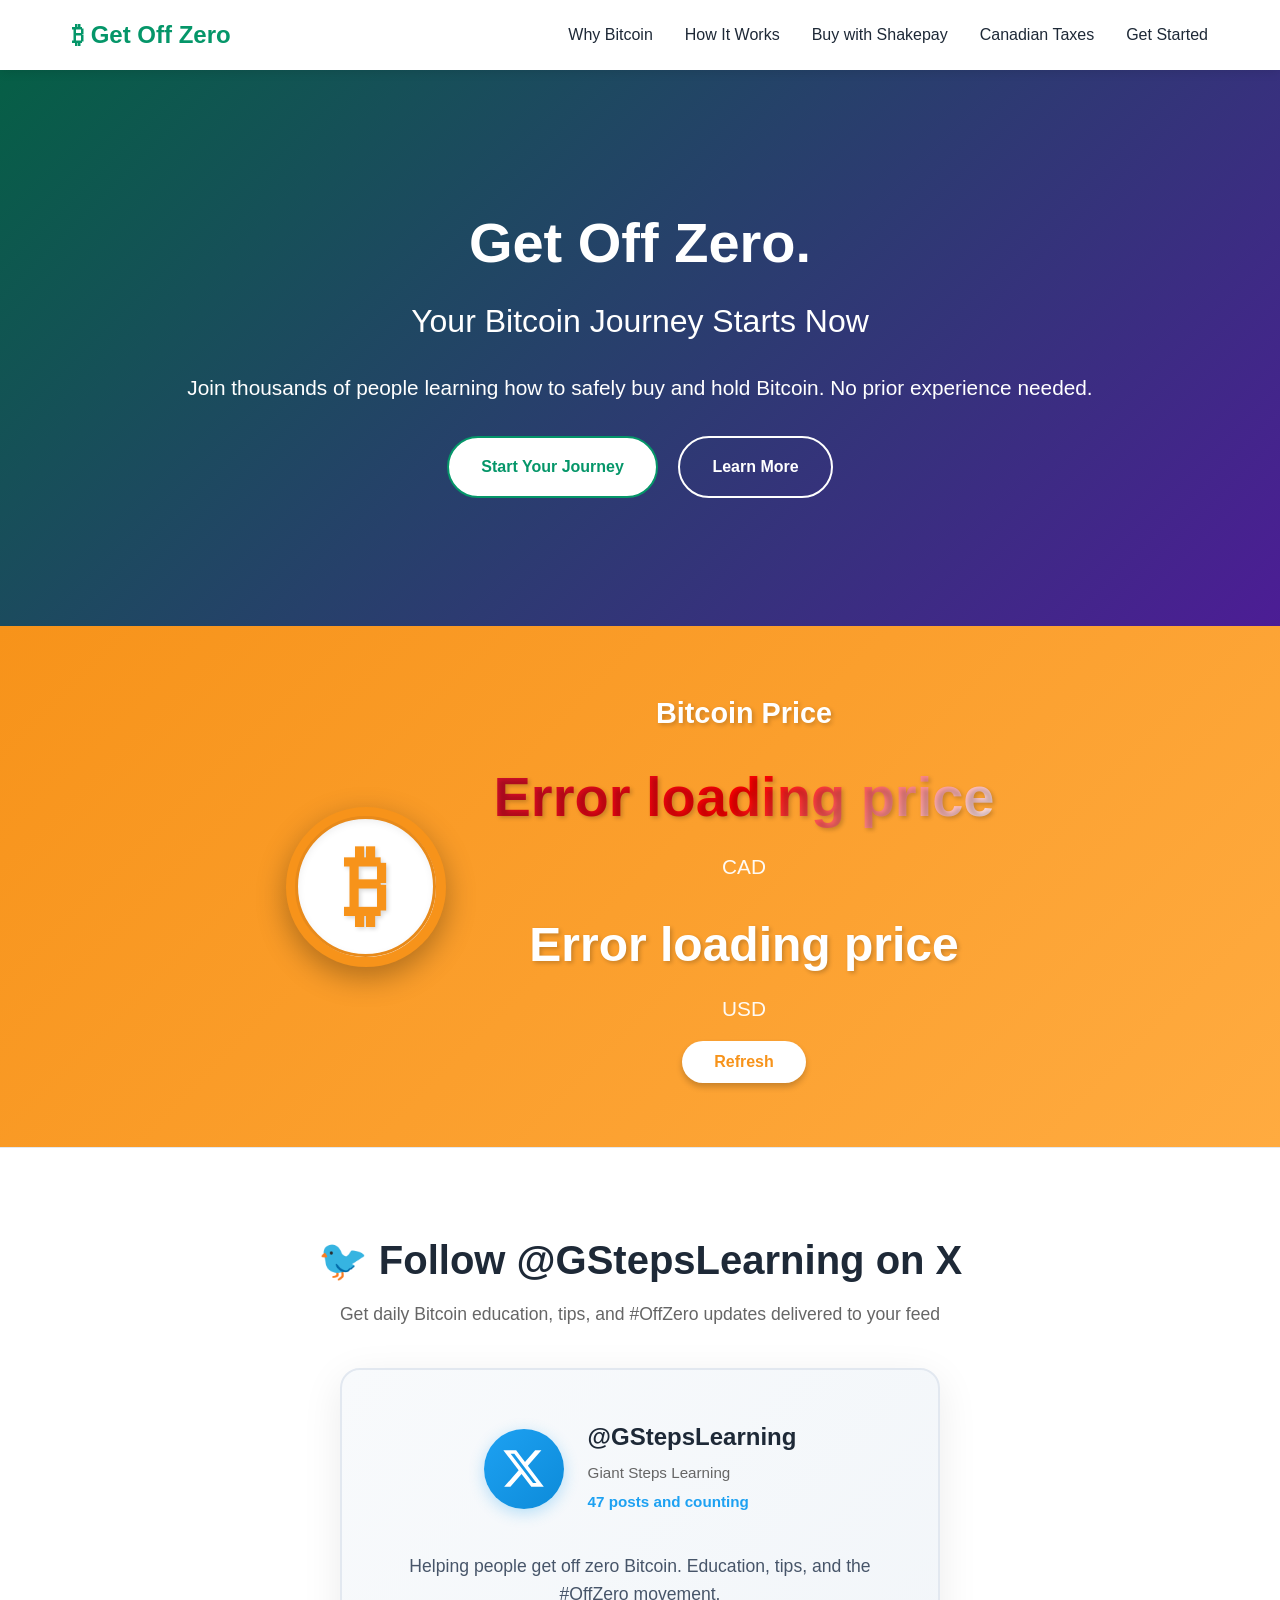
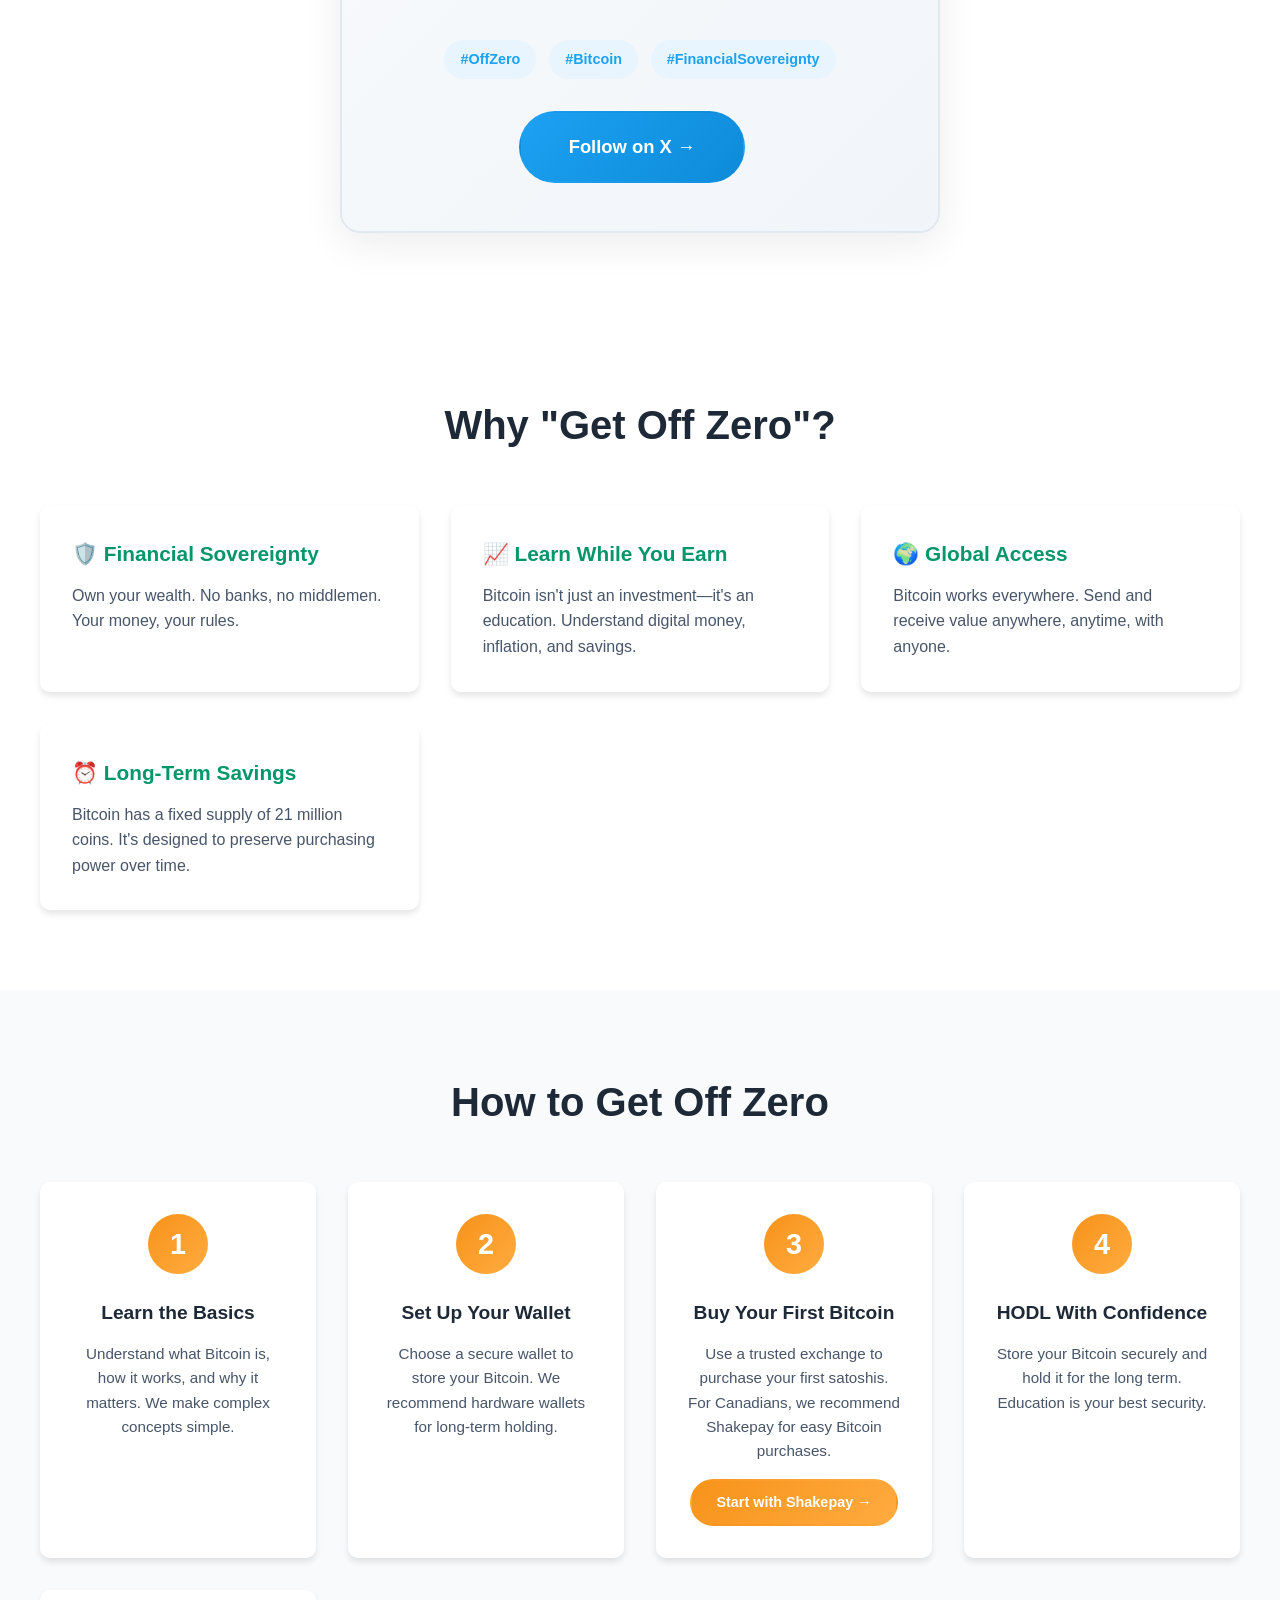
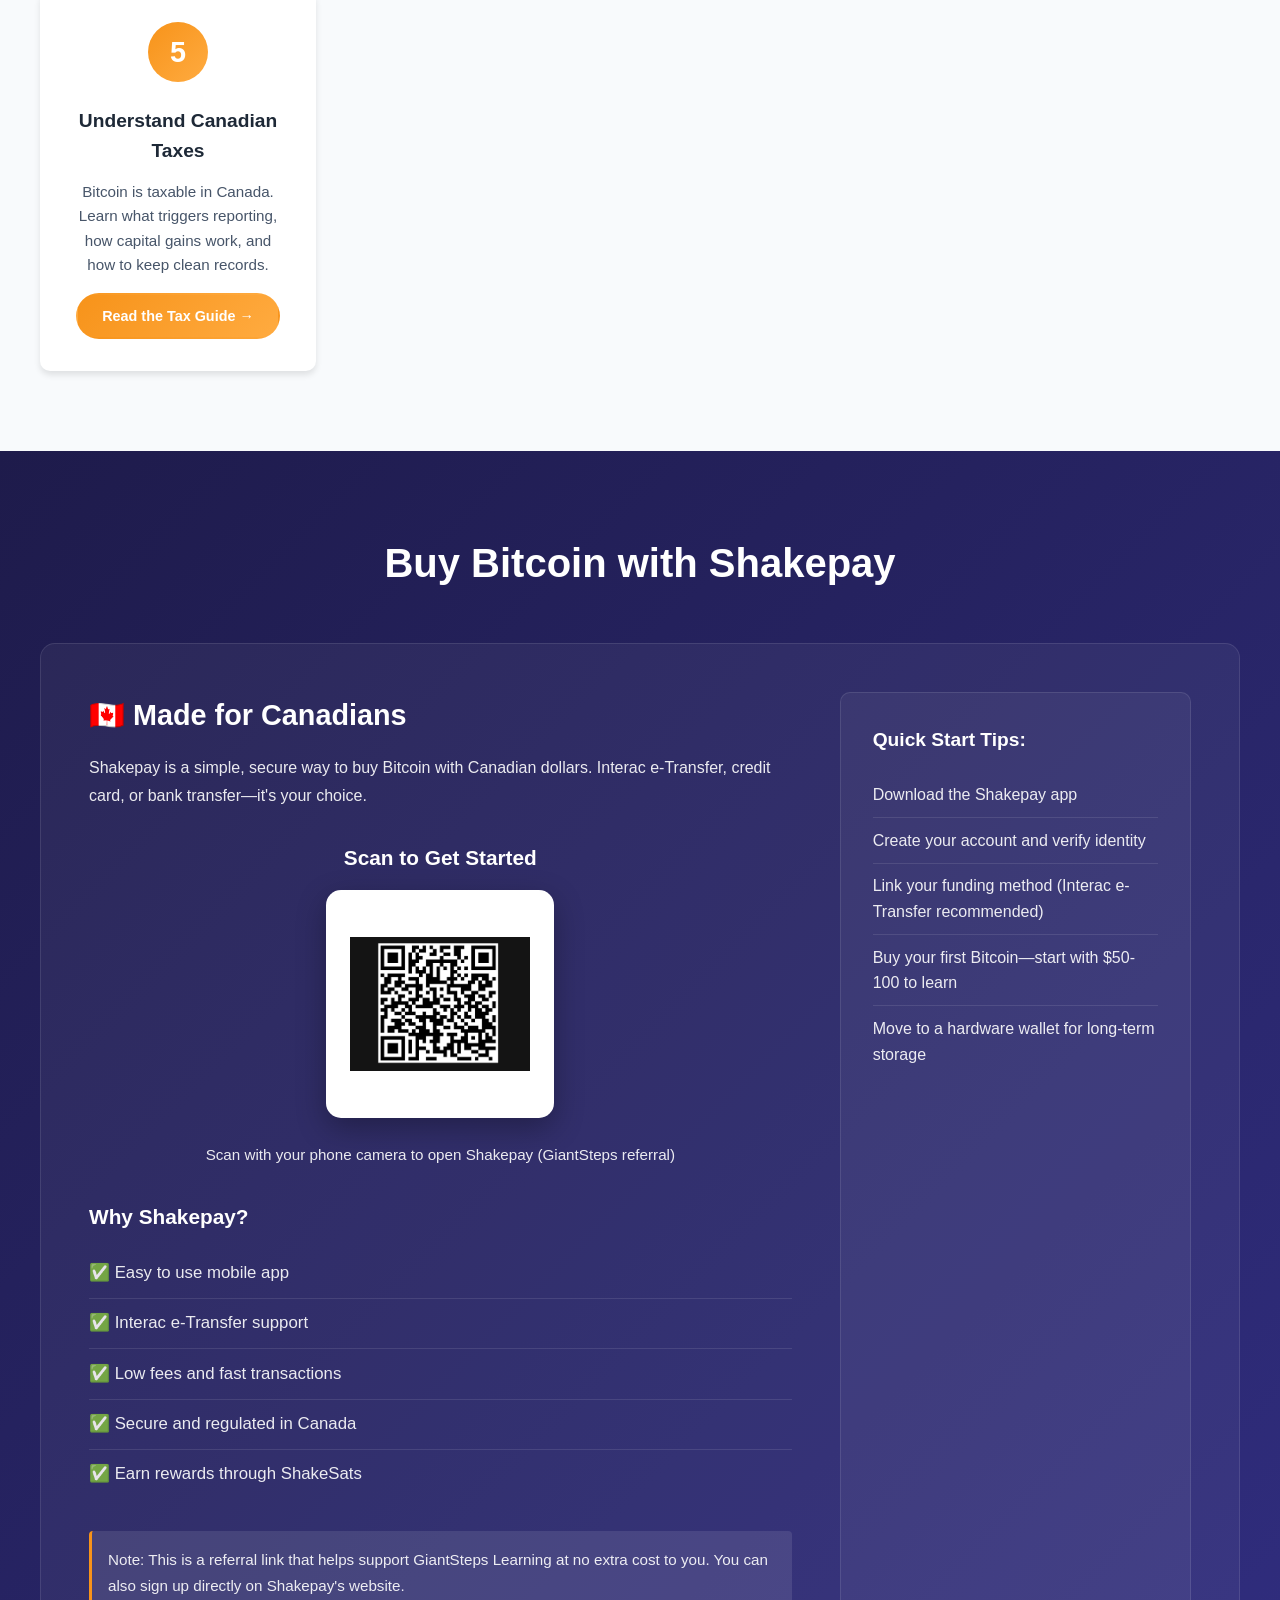
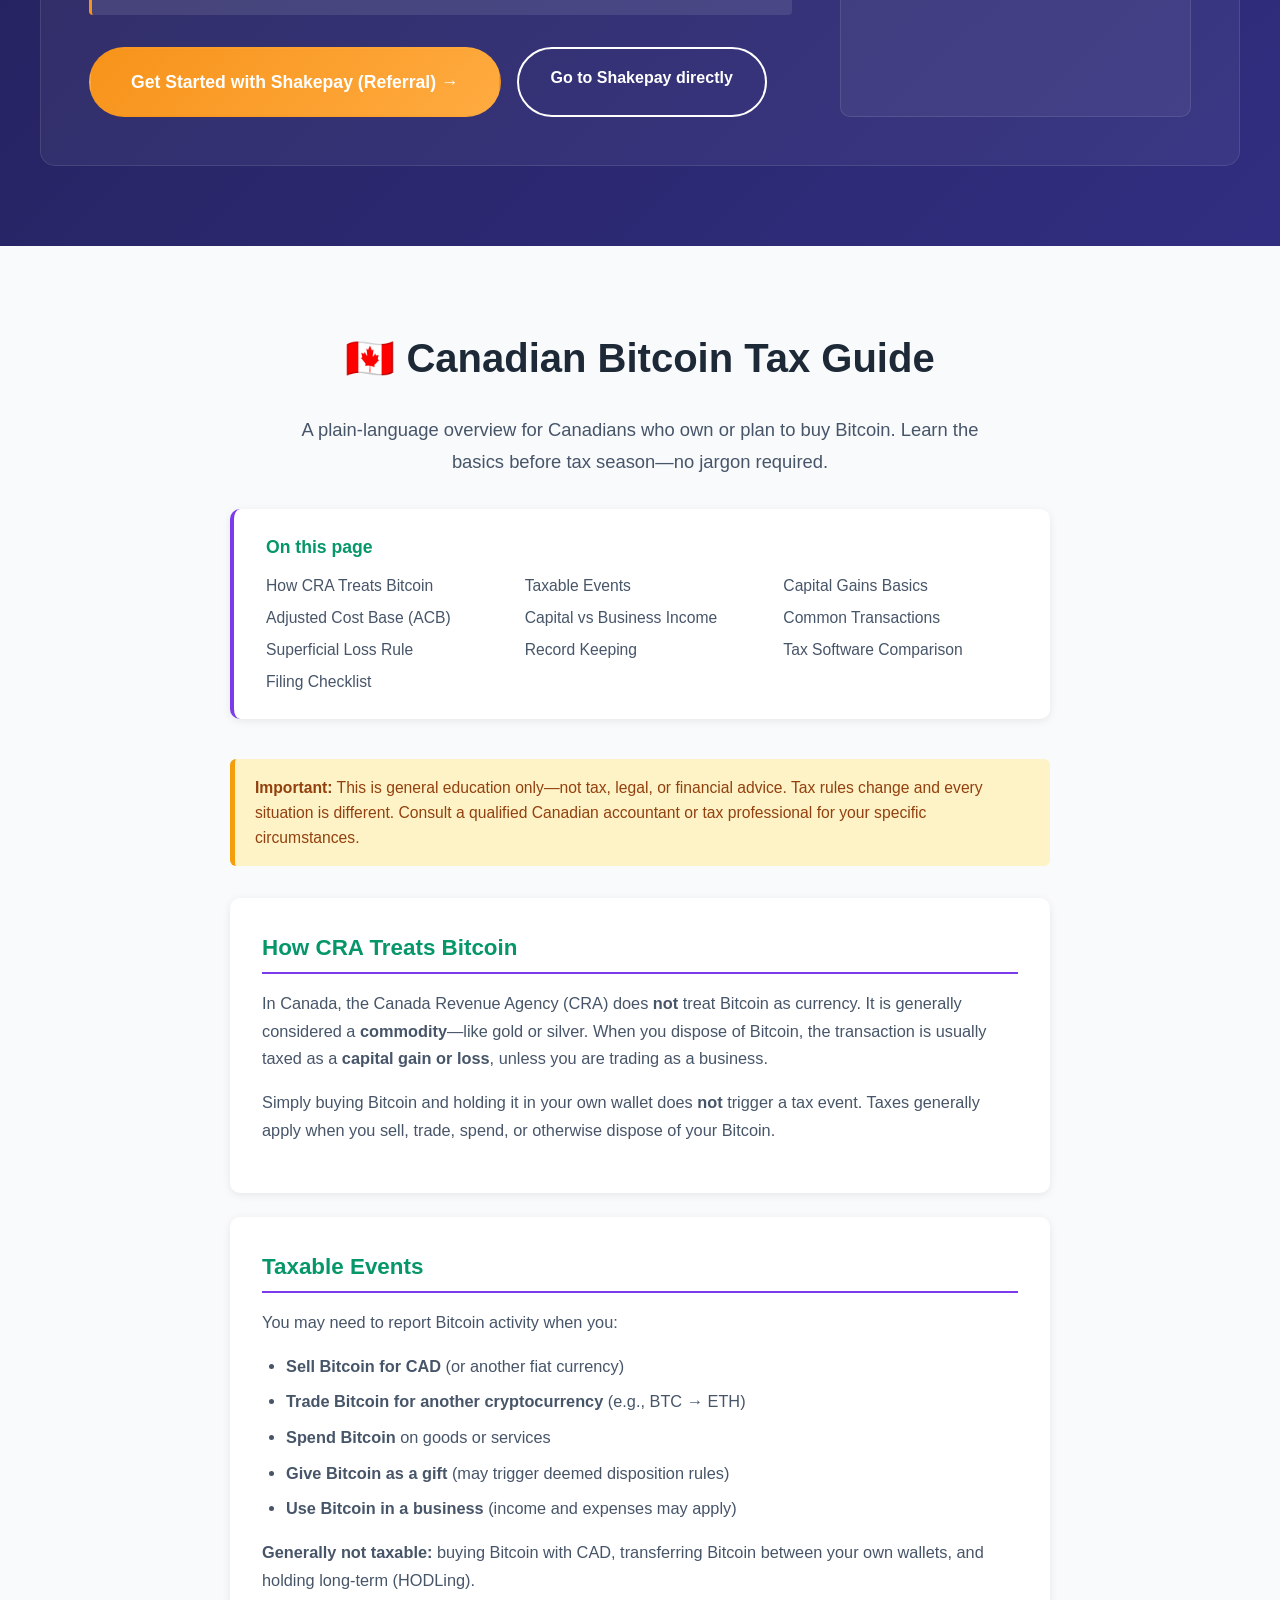
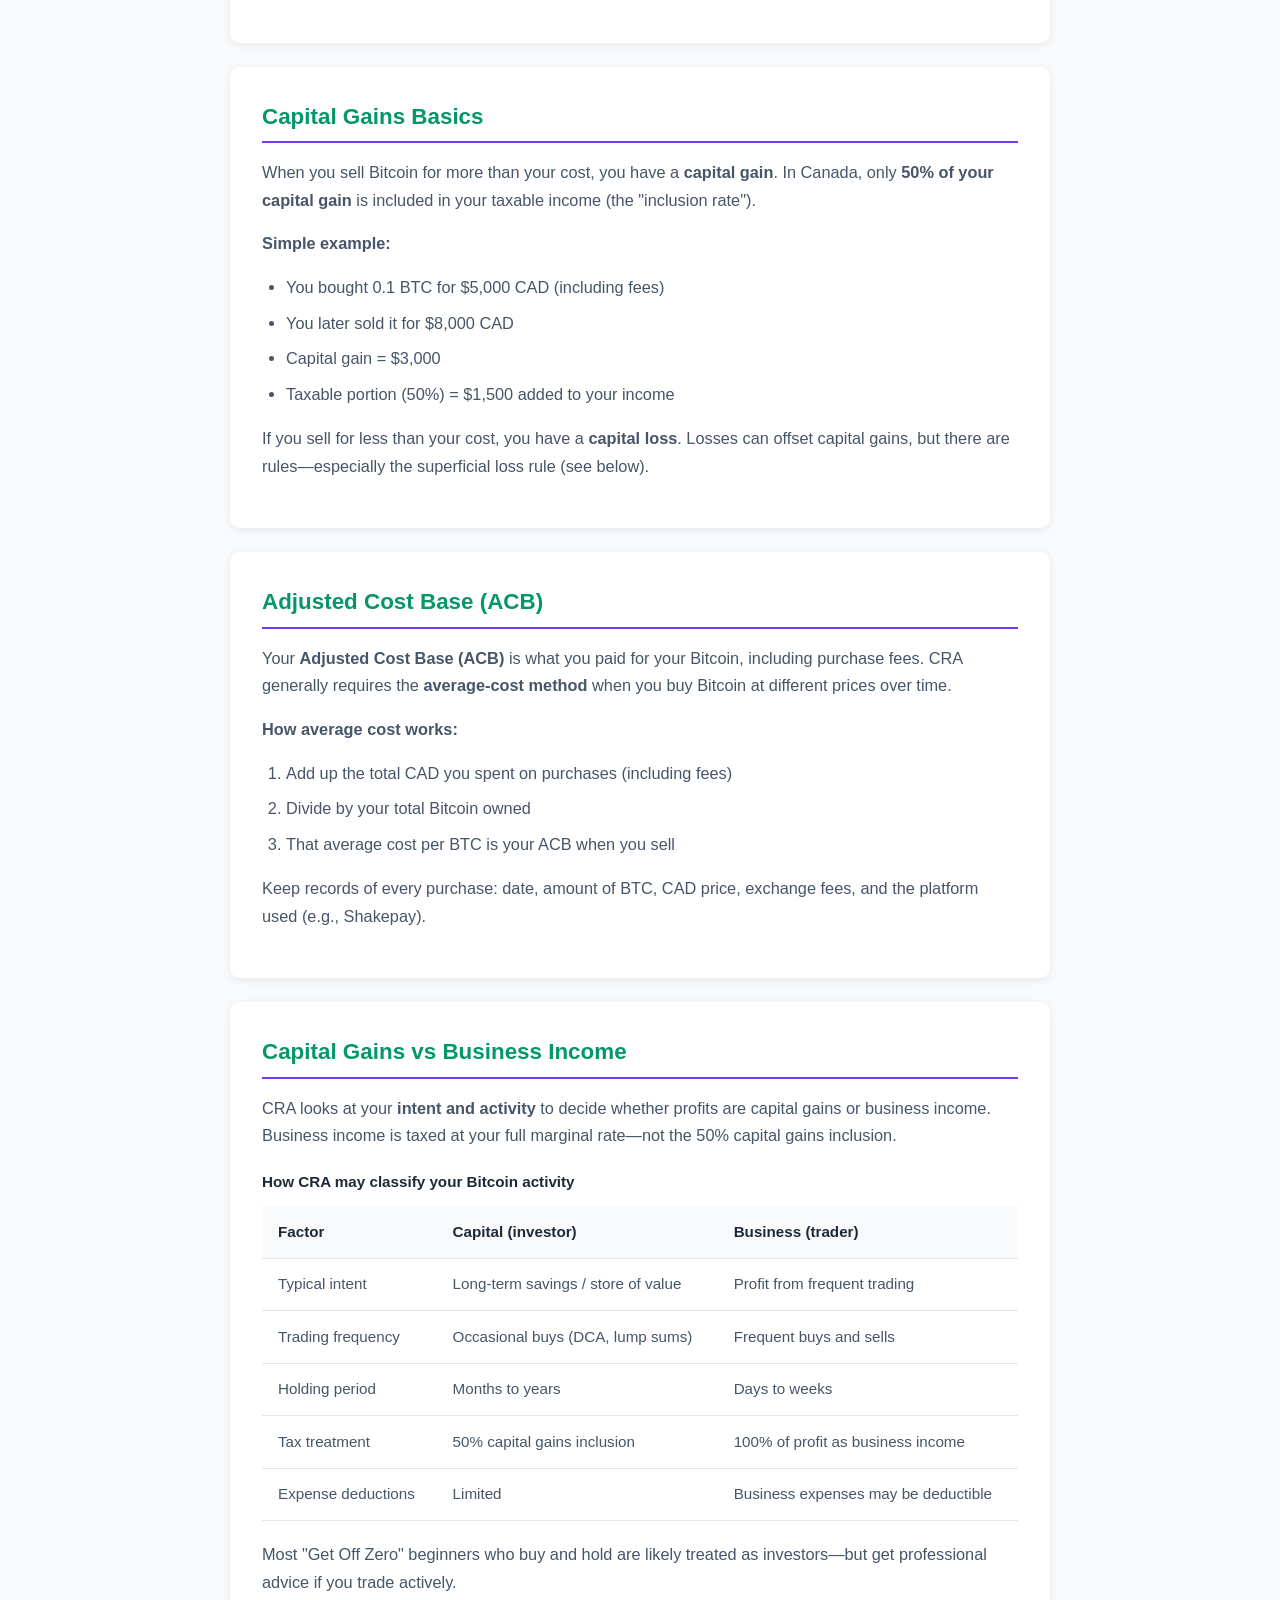
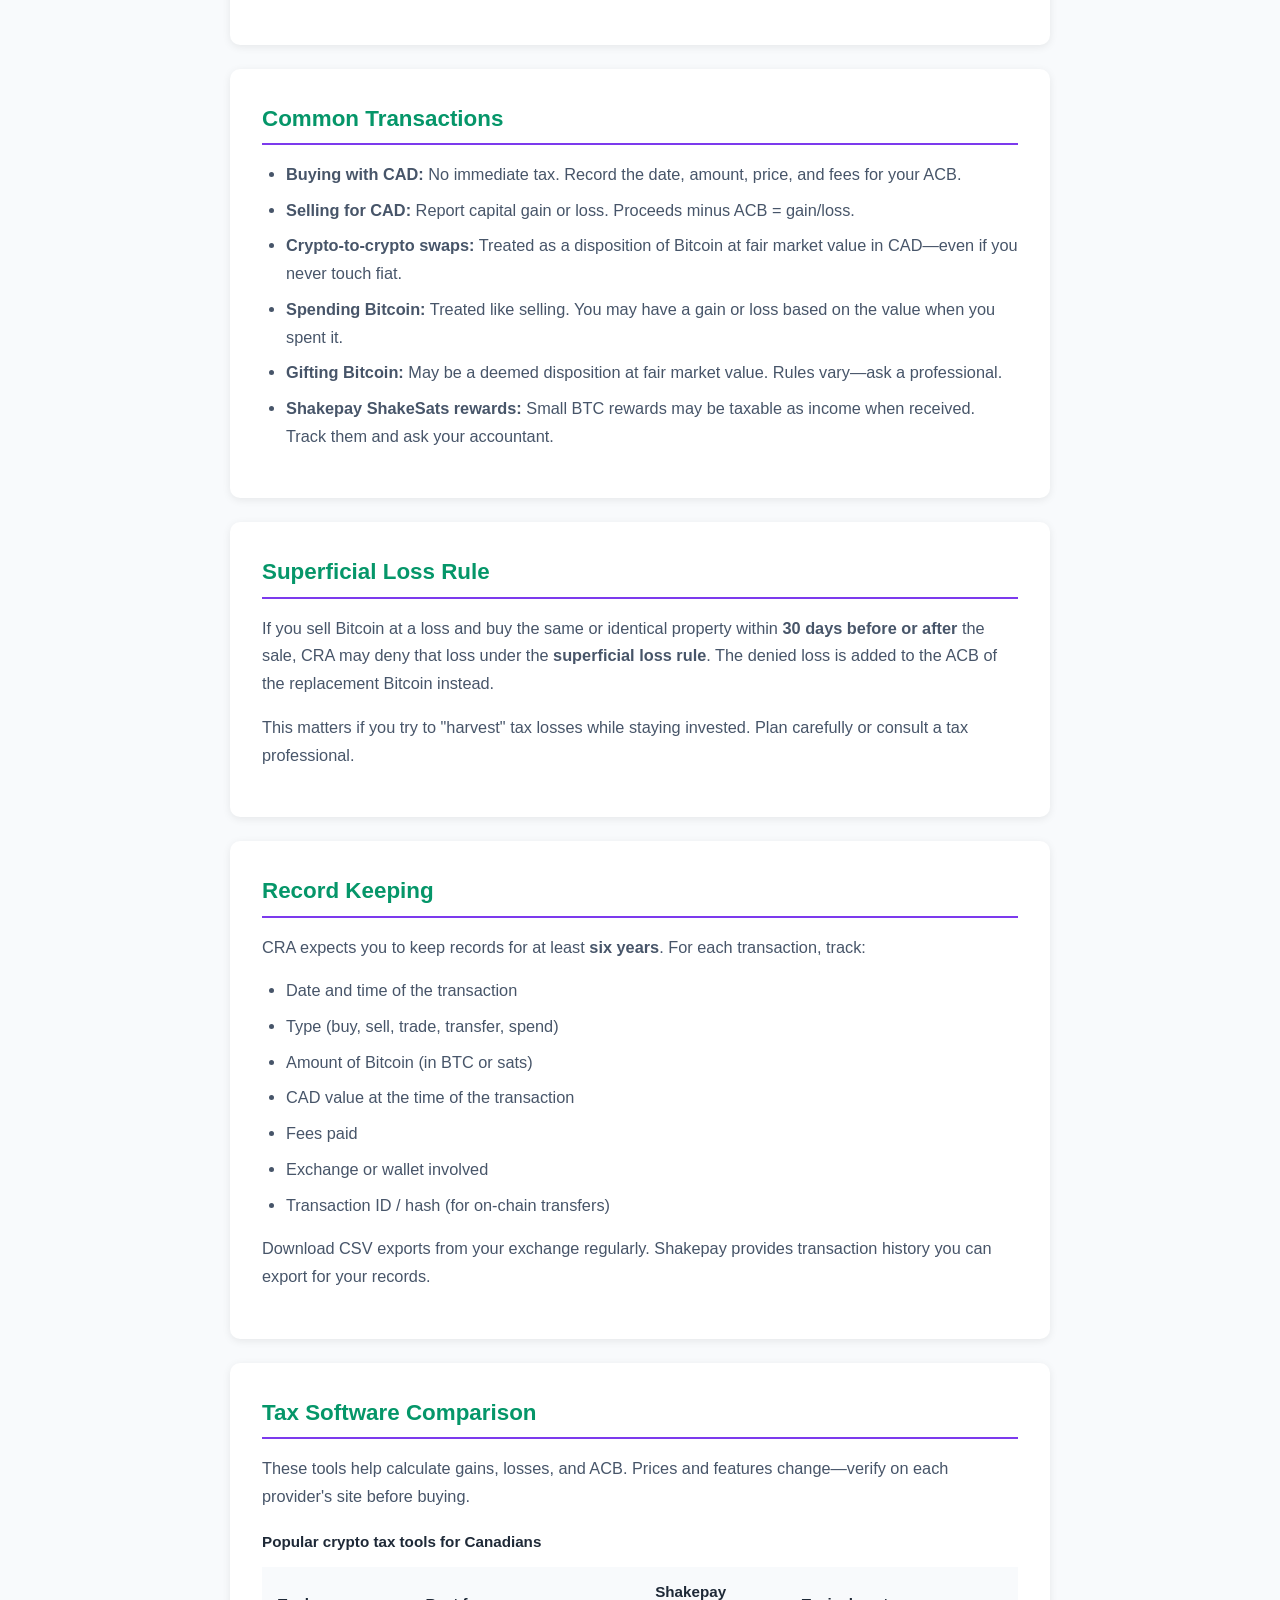
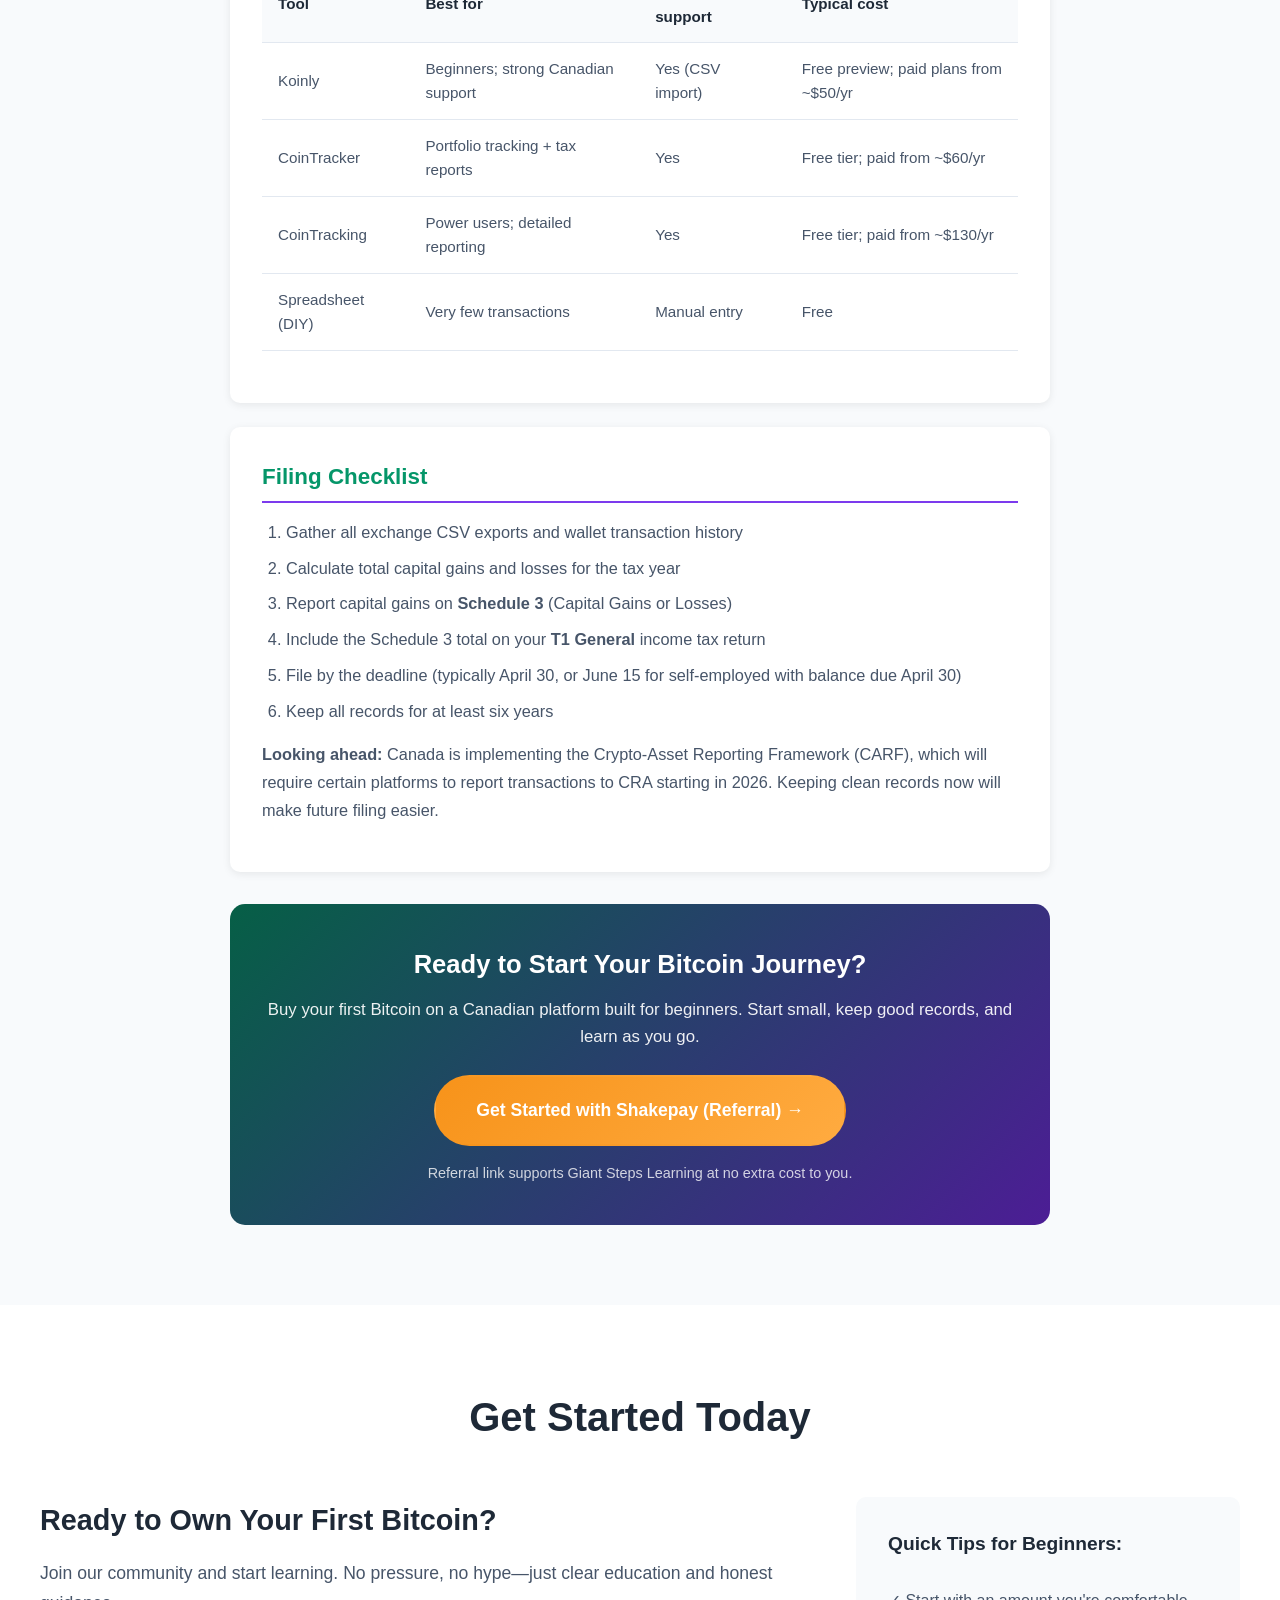
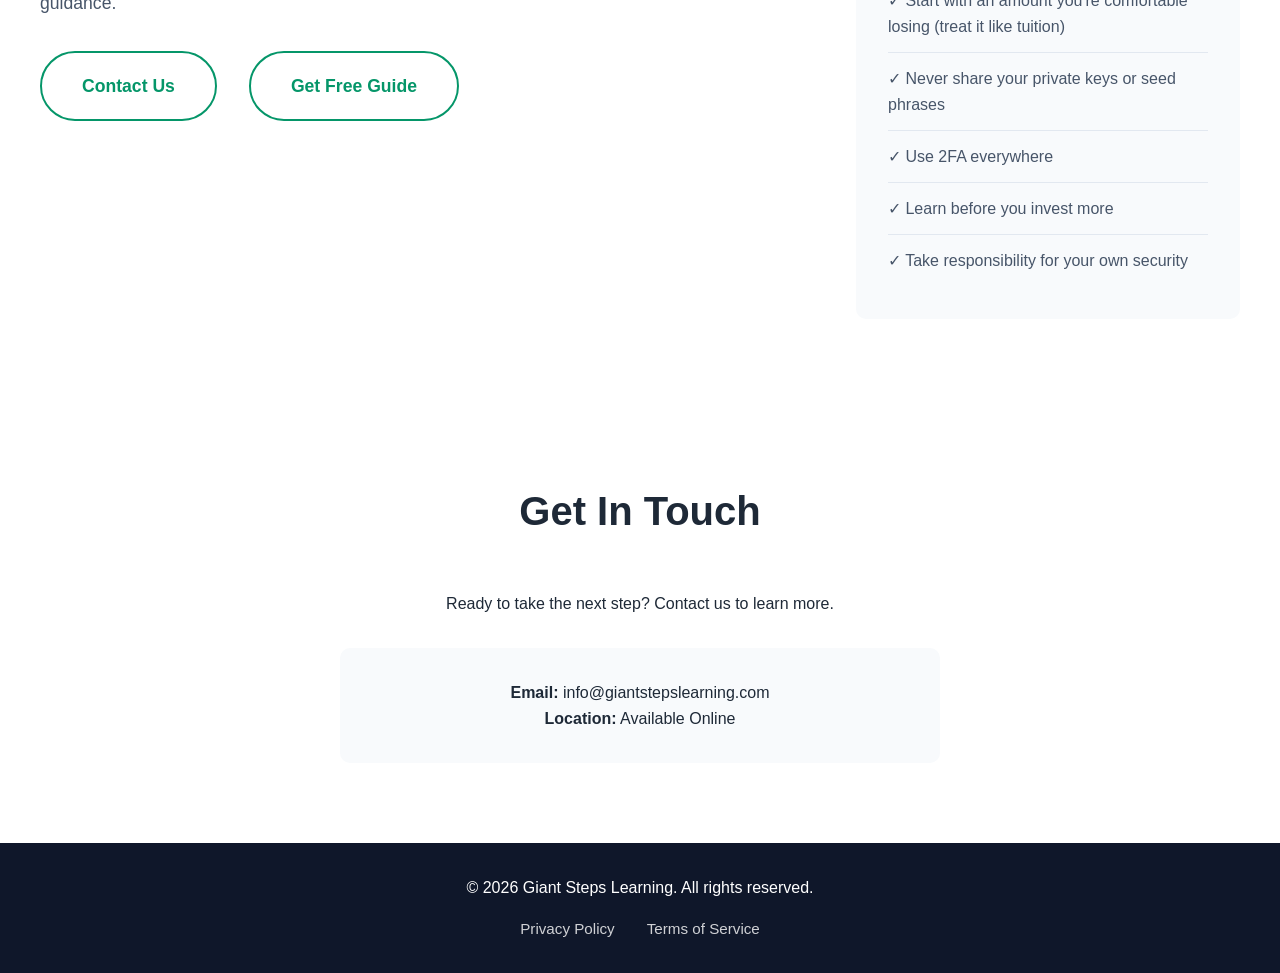
==== index.html @ cbc4efb7 "Fix: bust CSS cache after placeholder restore" ====
<!DOCTYPE html>
<html lang="en">
<head>
    <meta charset="UTF-8">
    <meta name="viewport" content="width=device-width, initial-scale=1.0">
    <title>Get Off Zero with Bitcoin | Giant Steps Learning</title>
    <meta name="description" content="Learn how to buy and hold Bitcoin in Canada. Free beginner guide, Shakepay tips, and a plain-language Canadian Bitcoin tax overview from Giant Steps Learning.">
    <link rel="stylesheet" href="style.css?v=20260630">
    <script async src="https://pagead2.googlesyndication.com/pagead/js/adsbygoogle.js?client=ca-pub-6392937015017586"
     crossorigin="anonymous"></script>
</head>
<body>
    <nav>
        <div class="nav-container">
            <div class="logo">₿ Get Off Zero</div>
            <ul class="nav-links">
                <li><a href="#why-btc">Why Bitcoin</a></li>
                <li><a href="#how-it-works">How It Works</a></li>
                <li><a href="#shakepay">Buy with Shakepay</a></li>
                <li><a href="#tax-guide">Canadian Taxes</a></li>
                <li><a href="#get-started">Get Started</a></li>
            </ul>
        </div>
    </nav>

    <section class="hero">
        <div class="hero-content">
            <h1>Get Off Zero.</h1>
            <h2>Your Bitcoin Journey Starts Now</h2>
            <p>Join thousands of people learning how to safely buy and hold Bitcoin. No prior experience needed.</p>
            <a href="#get-started" class="cta-button">Start Your Journey</a>
            <a href="#why-btc" class="secondary-button">Learn More</a>
        </div>
    </section>

    <!-- Bitcoin Price Tracker -->
    <section class="btc-tracker">
        <div class="btc-tracker-content">
            <div class="btc-logo">
                <div class="btc-circle">
                    <span class="btc-symbol">₿</span>
                </div>
            </div>
            <div class="btc-info">
                <h3>Bitcoin Price</h3>
                <p class="btc-price" id="btcPrice">Loading...</p>
                <p class="btc-currency">CAD</p>
                <p class="btc-price-usd" id="btcPriceUSD">Loading...</p>
                <p class="btc-currency">USD</p>
                <button class="btc-refresh" onclick="fetchBTCPrice()">Refresh</button>
            </div>
        </div>
    </section>

    <!-- X Follow Card -->
    <section class="x-feed-section">
        <div class="container">
            <h2>🐦 Follow @GStepsLearning on X</h2>
            <p class="x-feed-subtitle">Get daily Bitcoin education, tips, and #OffZero updates delivered to your feed</p>
            
            <div class="x-follow-card">
                <div class="x-follow-content">
                    <div class="x-profile-header">
                        <div class="x-profile-avatar">
                            <svg viewBox="0 0 24 24" fill="currentColor" class="x-logo">
                                <path d="M18.244 2.25h3.308l-7.227 8.26 8.502 11.24H16.17l-5.214-6.817L4.99 21.75H1.68l7.73-8.835L1.254 2.25H8.08l4.713 6.231zm-1.161 17.52h1.833L7.084 4.126H5.117z"/>
                            </svg>
                        </div>
                        <div class="x-profile-info">
                            <h3>@GStepsLearning</h3>
                            <p>Giant Steps Learning</p>
                            <p class="x-post-count">47 posts and counting</p>
                        </div>
                    </div>
                    
                    <p class="x-follow-description">
                        Helping people get off zero Bitcoin. Education, tips, and the #OffZero movement.
                    </p>
                    
                    <div class="x-featured-tags">
                        <span class="x-tag">#OffZero</span>
                        <span class="x-tag">#Bitcoin</span>
                        <span class="x-tag">#FinancialSovereignty</span>
                    </div>
                    
                    <div class="x-follow-cta">
                        <a href="https://x.com/GStepsLearning" target="_blank" rel="noopener noreferrer" class="cta-button x-button-large">Follow on X →</a>
                    </div>
                </div>
            </div>
        </div>
    </section>

    <section id="why-btc" class="section">
        <div class="container">
            <h2>Why "Get Off Zero"?</h2>
            <div class="why-btc-grid">
                <div class="btc-benefit">
                    <h3>🛡️ Financial Sovereignty</h3>
                    <p>Own your wealth. No banks, no middlemen. Your money, your rules.</p>
                </div>
                <div class="btc-benefit">
                    <h3>📈 Learn While You Earn</h3>
                    <p>Bitcoin isn't just an investment—it's an education. Understand digital money, inflation, and savings.</p>
                </div>
                <div class="btc-benefit">
                    <h3>🌍 Global Access</h3>
                    <p>Bitcoin works everywhere. Send and receive value anywhere, anytime, with anyone.</p>
                </div>
                <div class="btc-benefit">
                    <h3>⏰ Long-Term Savings</h3>
                    <p>Bitcoin has a fixed supply of 21 million coins. It's designed to preserve purchasing power over time.</p>
                </div>
            </div>
        </div>
    </section>

    <section id="how-it-works" class="section alt-bg">
        <div class="container">
            <h2>How to Get Off Zero</h2>
            <div class="steps-container">
                <div class="step">
                    <div class="step-number">1</div>
                    <h3>Learn the Basics</h3>
                    <p>Understand what Bitcoin is, how it works, and why it matters. We make complex concepts simple.</p>
                </div>
                <div class="step">
                    <div class="step-number">2</div>
                    <h3>Set Up Your Wallet</h3>
                    <p>Choose a secure wallet to store your Bitcoin. We recommend hardware wallets for long-term holding.</p>
                </div>
                <div class="step">
                    <div class="step-number">3</div>
                    <h3>Buy Your First Bitcoin</h3>
                    <p>Use a trusted exchange to purchase your first satoshis. For Canadians, we recommend Shakepay for easy Bitcoin purchases.</p>
                    <a href="https://shakepay.me/r/VNRET3X" class="step-cta" target="_blank" rel="noopener noreferrer">Start with Shakepay →</a>
                </div>
                <div class="step">
                    <div class="step-number">4</div>
                    <h3>HODL With Confidence</h3>
                    <p>Store your Bitcoin securely and hold it for the long term. Education is your best security.</p>
                </div>
                <div class="step">
                    <div class="step-number">5</div>
                    <h3>Understand Canadian Taxes</h3>
                    <p>Bitcoin is taxable in Canada. Learn what triggers reporting, how capital gains work, and how to keep clean records.</p>
                    <a href="#tax-guide" class="step-cta">Read the Tax Guide →</a>
                </div>
            </div>
        </div>
    </section>

    <!-- Shakepay Section -->
    <section id="shakepay" class="section">
        <div class="container">
            <h2>Buy Bitcoin with Shakepay</h2>
            <div class="shakepay-card">
                <div class="shakepay-content">
                    <h3>🇨🇦 Made for Canadians</h3>
                    <p>Shakepay is a simple, secure way to buy Bitcoin with Canadian dollars. Interac e-Transfer, credit card, or bank transfer—it's your choice.</p>
                    
                    <div class="qr-container">
                        <h4>Scan to Get Started</h4>
                        <div class="qr-code">
                            <img src="shakepay-qr.jpg" alt="Shakepay referral QR code" class="qr-image">
                        </div>
                        <p class="qr-caption">Scan with your phone camera to open Shakepay (GiantSteps referral)</p>
                    </div>
                    
                    <h4>Why Shakepay?</h4>
                    <ul class="shakepay-features">
                        <li>✅ Easy to use mobile app</li>
                        <li>✅ Interac e-Transfer support</li>
                        <li>✅ Low fees and fast transactions</li>
                        <li>✅ Secure and regulated in Canada</li>
                        <li>✅ Earn rewards through ShakeSats</li>
                    </ul>
                    
                    <p class="referral-disclosure">Note: This is a referral link that helps support GiantSteps Learning at no extra cost to you. You can also sign up directly on Shakepay's website.</p>
                    
                    <div class="referral-buttons">
                        <a href="https://shakepay.me/r/VNRET3X" class="shakepay-button" target="_blank" rel="noopener noreferrer">Get Started with Shakepay (Referral) →</a>
                        <a href="https://shakepay.com" class="secondary-button" target="_blank" rel="noopener noreferrer">Go to Shakepay directly</a>
                    </div>
                </div>
                <div class="shakepay-tips">
                    <h4>Quick Start Tips:</h4>
                    <ul>
                        <li>Download the Shakepay app</li>
                        <li>Create your account and verify identity</li>
                        <li>Link your funding method (Interac e-Transfer recommended)</li>
                        <li>Buy your first Bitcoin—start with $50-100 to learn</li>
                        <li>Move to a hardware wallet for long-term storage</li>
                    </ul>
                </div>
            </div>
        </div>
    </section>

    <!-- Canadian Bitcoin Tax Guide -->
    <section id="tax-guide" class="section alt-bg">
        <div class="container">
            <h2>🇨🇦 Canadian Bitcoin Tax Guide</h2>
            <p class="tax-guide-intro">A plain-language overview for Canadians who own or plan to buy Bitcoin. Learn the basics before tax season—no jargon required.</p>

            <nav class="tax-toc" aria-label="Tax guide contents">
                <h3 class="tax-toc-heading">On this page</h3>
                <ul>
                    <li><a href="#tax-overview">How CRA Treats Bitcoin</a></li>
                    <li><a href="#tax-events">Taxable Events</a></li>
                    <li><a href="#tax-capital-gains">Capital Gains Basics</a></li>
                    <li><a href="#tax-acb">Adjusted Cost Base (ACB)</a></li>
                    <li><a href="#tax-capital-vs-business">Capital vs Business Income</a></li>
                    <li><a href="#tax-transactions">Common Transactions</a></li>
                    <li><a href="#tax-superficial-loss">Superficial Loss Rule</a></li>
                    <li><a href="#tax-records">Record Keeping</a></li>
                    <li><a href="#tax-software">Tax Software Comparison</a></li>
                    <li><a href="#tax-filing">Filing Checklist</a></li>
                </ul>
            </nav>

            <div class="tax-guide-content">
                <div class="tax-disclaimer" role="note">
                    <p><strong>Important:</strong> This is general education only—not tax, legal, or financial advice. Tax rules change and every situation is different. Consult a qualified Canadian accountant or tax professional for your specific circumstances.</p>
                </div>

                <article id="tax-overview" class="tax-section">
                    <h3>How CRA Treats Bitcoin</h3>
                    <p>In Canada, the Canada Revenue Agency (CRA) does <strong>not</strong> treat Bitcoin as currency. It is generally considered a <strong>commodity</strong>—like gold or silver. When you dispose of Bitcoin, the transaction is usually taxed as a <strong>capital gain or loss</strong>, unless you are trading as a business.</p>
                    <p>Simply buying Bitcoin and holding it in your own wallet does <strong>not</strong> trigger a tax event. Taxes generally apply when you sell, trade, spend, or otherwise dispose of your Bitcoin.</p>
                </article>

                <article id="tax-events" class="tax-section">
                    <h3>Taxable Events</h3>
                    <p>You may need to report Bitcoin activity when you:</p>
                    <ul>
                        <li><strong>Sell Bitcoin for CAD</strong> (or another fiat currency)</li>
                        <li><strong>Trade Bitcoin for another cryptocurrency</strong> (e.g., BTC → ETH)</li>
                        <li><strong>Spend Bitcoin</strong> on goods or services</li>
                        <li><strong>Give Bitcoin as a gift</strong> (may trigger deemed disposition rules)</li>
                        <li><strong>Use Bitcoin in a business</strong> (income and expenses may apply)</li>
                    </ul>
                    <p><strong>Generally not taxable:</strong> buying Bitcoin with CAD, transferring Bitcoin between your own wallets, and holding long-term (HODLing).</p>
                </article>

                <article id="tax-capital-gains" class="tax-section">
                    <h3>Capital Gains Basics</h3>
                    <p>When you sell Bitcoin for more than your cost, you have a <strong>capital gain</strong>. In Canada, only <strong>50% of your capital gain</strong> is included in your taxable income (the "inclusion rate").</p>
                    <p><strong>Simple example:</strong></p>
                    <ul>
                        <li>You bought 0.1 BTC for $5,000 CAD (including fees)</li>
                        <li>You later sold it for $8,000 CAD</li>
                        <li>Capital gain = $3,000</li>
                        <li>Taxable portion (50%) = $1,500 added to your income</li>
                    </ul>
                    <p>If you sell for less than your cost, you have a <strong>capital loss</strong>. Losses can offset capital gains, but there are rules—especially the superficial loss rule (see below).</p>
                </article>

                <article id="tax-acb" class="tax-section">
                    <h3>Adjusted Cost Base (ACB)</h3>
                    <p>Your <strong>Adjusted Cost Base (ACB)</strong> is what you paid for your Bitcoin, including purchase fees. CRA generally requires the <strong>average-cost method</strong> when you buy Bitcoin at different prices over time.</p>
                    <p><strong>How average cost works:</strong></p>
                    <ol>
                        <li>Add up the total CAD you spent on purchases (including fees)</li>
                        <li>Divide by your total Bitcoin owned</li>
                        <li>That average cost per BTC is your ACB when you sell</li>
                    </ol>
                    <p>Keep records of every purchase: date, amount of BTC, CAD price, exchange fees, and the platform used (e.g., Shakepay).</p>
                </article>

                <article id="tax-capital-vs-business" class="tax-section">
                    <h3>Capital Gains vs Business Income</h3>
                    <p>CRA looks at your <strong>intent and activity</strong> to decide whether profits are capital gains or business income. Business income is taxed at your full marginal rate—not the 50% capital gains inclusion.</p>
                    <div class="tax-table-wrapper">
                        <table class="tax-table">
                            <caption>How CRA may classify your Bitcoin activity</caption>
                            <thead>
                                <tr>
                                    <th scope="col">Factor</th>
                                    <th scope="col">Capital (investor)</th>
                                    <th scope="col">Business (trader)</th>
                                </tr>
                            </thead>
                            <tbody>
                                <tr>
                                    <td>Typical intent</td>
                                    <td>Long-term savings / store of value</td>
                                    <td>Profit from frequent trading</td>
                                </tr>
                                <tr>
                                    <td>Trading frequency</td>
                                    <td>Occasional buys (DCA, lump sums)</td>
                                    <td>Frequent buys and sells</td>
                                </tr>
                                <tr>
                                    <td>Holding period</td>
                                    <td>Months to years</td>
                                    <td>Days to weeks</td>
                                </tr>
                                <tr>
                                    <td>Tax treatment</td>
                                    <td>50% capital gains inclusion</td>
                                    <td>100% of profit as business income</td>
                                </tr>
                                <tr>
                                    <td>Expense deductions</td>
                                    <td>Limited</td>
                                    <td>Business expenses may be deductible</td>
                                </tr>
                            </tbody>
                        </table>
                    </div>
                    <p>Most "Get Off Zero" beginners who buy and hold are likely treated as investors—but get professional advice if you trade actively.</p>
                </article>

                <article id="tax-transactions" class="tax-section">
                    <h3>Common Transactions</h3>
                    <ul>
                        <li><strong>Buying with CAD:</strong> No immediate tax. Record the date, amount, price, and fees for your ACB.</li>
                        <li><strong>Selling for CAD:</strong> Report capital gain or loss. Proceeds minus ACB = gain/loss.</li>
                        <li><strong>Crypto-to-crypto swaps:</strong> Treated as a disposition of Bitcoin at fair market value in CAD—even if you never touch fiat.</li>
                        <li><strong>Spending Bitcoin:</strong> Treated like selling. You may have a gain or loss based on the value when you spent it.</li>
                        <li><strong>Gifting Bitcoin:</strong> May be a deemed disposition at fair market value. Rules vary—ask a professional.</li>
                        <li><strong>Shakepay ShakeSats rewards:</strong> Small BTC rewards may be taxable as income when received. Track them and ask your accountant.</li>
                    </ul>
                </article>

                <article id="tax-superficial-loss" class="tax-section">
                    <h3>Superficial Loss Rule</h3>
                    <p>If you sell Bitcoin at a loss and buy the same or identical property within <strong>30 days before or after</strong> the sale, CRA may deny that loss under the <strong>superficial loss rule</strong>. The denied loss is added to the ACB of the replacement Bitcoin instead.</p>
                    <p>This matters if you try to "harvest" tax losses while staying invested. Plan carefully or consult a tax professional.</p>
                </article>

                <article id="tax-records" class="tax-section">
                    <h3>Record Keeping</h3>
                    <p>CRA expects you to keep records for at least <strong>six years</strong>. For each transaction, track:</p>
                    <ul>
                        <li>Date and time of the transaction</li>
                        <li>Type (buy, sell, trade, transfer, spend)</li>
                        <li>Amount of Bitcoin (in BTC or sats)</li>
                        <li>CAD value at the time of the transaction</li>
                        <li>Fees paid</li>
                        <li>Exchange or wallet involved</li>
                        <li>Transaction ID / hash (for on-chain transfers)</li>
                    </ul>
                    <p>Download CSV exports from your exchange regularly. Shakepay provides transaction history you can export for your records.</p>
                </article>

                <article id="tax-software" class="tax-section">
                    <h3>Tax Software Comparison</h3>
                    <p>These tools help calculate gains, losses, and ACB. Prices and features change—verify on each provider's site before buying.</p>
                    <div class="tax-table-wrapper">
                        <table class="tax-table">
                            <caption>Popular crypto tax tools for Canadians</caption>
                            <thead>
                                <tr>
                                    <th scope="col">Tool</th>
                                    <th scope="col">Best for</th>
                                    <th scope="col">Shakepay support</th>
                                    <th scope="col">Typical cost</th>
                                </tr>
                            </thead>
                            <tbody>
                                <tr>
                                    <td>Koinly</td>
                                    <td>Beginners; strong Canadian support</td>
                                    <td>Yes (CSV import)</td>
                                    <td>Free preview; paid plans from ~$50/yr</td>
                                </tr>
                                <tr>
                                    <td>CoinTracker</td>
                                    <td>Portfolio tracking + tax reports</td>
                                    <td>Yes</td>
                                    <td>Free tier; paid from ~$60/yr</td>
                                </tr>
                                <tr>
                                    <td>CoinTracking</td>
                                    <td>Power users; detailed reporting</td>
                                    <td>Yes</td>
                                    <td>Free tier; paid from ~$130/yr</td>
                                </tr>
                                <tr>
                                    <td>Spreadsheet (DIY)</td>
                                    <td>Very few transactions</td>
                                    <td>Manual entry</td>
                                    <td>Free</td>
                                </tr>
                            </tbody>
                        </table>
                    </div>
                </article>

                <article id="tax-filing" class="tax-section">
                    <h3>Filing Checklist</h3>
                    <ol>
                        <li>Gather all exchange CSV exports and wallet transaction history</li>
                        <li>Calculate total capital gains and losses for the tax year</li>
                        <li>Report capital gains on <strong>Schedule 3</strong> (Capital Gains or Losses)</li>
                        <li>Include the Schedule 3 total on your <strong>T1 General</strong> income tax return</li>
                        <li>File by the deadline (typically April 30, or June 15 for self-employed with balance due April 30)</li>
                        <li>Keep all records for at least six years</li>
                    </ol>
                    <p><strong>Looking ahead:</strong> Canada is implementing the Crypto-Asset Reporting Framework (CARF), which will require certain platforms to report transactions to CRA starting in 2026. Keeping clean records now will make future filing easier.</p>
                </article>

                <div class="tax-cta">
                    <h3>Ready to Start Your Bitcoin Journey?</h3>
                    <p>Buy your first Bitcoin on a Canadian platform built for beginners. Start small, keep good records, and learn as you go.</p>
                    <a href="https://shakepay.me/r/VNRET3X" class="shakepay-button" target="_blank" rel="noopener noreferrer">Get Started with Shakepay (Referral) →</a>
                    <p class="tax-cta-note">Referral link supports Giant Steps Learning at no extra cost to you.</p>
                </div>
            </div>
        </div>
    </section>

    <section id="get-started" class="section">
        <div class="container">
            <h2>Get Started Today</h2>
            <div class="cta-section">
                <div class="cta-content">
                    <h3>Ready to Own Your First Bitcoin?</h3>
                    <p>Join our community and start learning. No pressure, no hype—just clear education and honest guidance.</p>
                    <div class="cta-buttons">
                        <a href="mailto:info@giantstepslearning.com" class="cta-button large">Contact Us</a>
                        <a href="bitcoin-guide.html" class="cta-button secondary large">Get Free Guide</a>
                    </div>
                </div>
                <div class="cta-tips">
                    <h4>Quick Tips for Beginners:</h4>
                    <ul>
                        <li>✓ Start with an amount you're comfortable losing (treat it like tuition)</li>
                        <li>✓ Never share your private keys or seed phrases</li>
                        <li>✓ Use 2FA everywhere</li>
                        <li>✓ Learn before you invest more</li>
                        <li>✓ Take responsibility for your own security</li>
                    </ul>
                </div>
            </div>
        </div>
    </section>

    <section id="contact" class="section">
        <div class="container">
            <h2>Get In Touch</h2>
            <div class="contact-info">
                <p>Ready to take the next step? Contact us to learn more.</p>
                <div class="contact-details">
                    <p><strong>Email:</strong> info@giantstepslearning.com</p>
                    <p><strong>Location:</strong> Available Online</p>
                </div>
            </div>
        </div>
    </section>

    <footer>
        <div class="container">
            <p>&copy; 2026 Giant Steps Learning. All rights reserved.</p>
            <div class="footer-links">
                <a href="privacy.html">Privacy Policy</a>
                <a href="terms.html">Terms of Service</a>
            </div>
        </div>
    </footer>

    <script>
        async function fetchBTCPrice() {
            const priceElement = document.getElementById("btcPrice");
            const priceUSDElement = document.getElementById("btcPriceUSD");
            
            if (!priceElement || !priceUSDElement) {
                console.error("Price elements not found");
                return;
            }
            
            priceElement.textContent = "Loading...";
            priceUSDElement.textContent = "Loading...";
            
            try {
                console.log("Fetching BTC price...");
                const response = await fetch("https://api.coingecko.com/api/v3/simple/price?ids=bitcoin&vs_currencies=cad,usd", {
                    headers: {
                        'Accept': 'application/json'
                    }
                });
                
                if (!response.ok) {
                    throw new Error(`HTTP error! status: ${response.status}`);
                }
                
                const data = await response.json();
                console.log("BTC price data:", data);
                
                if (!data.bitcoin) {
                    throw new Error("No bitcoin data in response");
                }
                
                const priceCAD = data.bitcoin.cad;
                const priceUSD = data.bitcoin.usd;
                
                priceElement.textContent = "$" + priceCAD.toLocaleString("en-CA", { minimumFractionDigits: 2, maximumFractionDigits: 2 });
                priceUSDElement.textContent = "$" + priceUSD.toLocaleString("en-US", { minimumFractionDigits: 2, maximumFractionDigits: 2 });
                
                console.log("Price updated successfully");
            } catch (error) {
                console.error("Error fetching BTC price:", error);
                priceElement.textContent = "Error loading price";
                priceUSDElement.textContent = "Error loading price";
            }
        }

        // Fetch price on page load
        if (document.readyState === 'loading') {
            document.addEventListener('DOMContentLoaded', fetchBTCPrice);
        } else {
            fetchBTCPrice();
        }

        // Auto-refresh every 60 seconds
        setInterval(fetchBTCPrice, 60000);
    </script>
</body>
</html>
---- style.css ----
* {
    margin: 0;
    padding: 0;
    box-sizing: border-box;
}

:root {
    --green-primary: #059669;
    --green-deep: #065f46;
    --purple-accent: #7c3aed;
    --purple-deep: #4c1d95;
}

body {
    font-family: "Segoe UI", Tahoma, Geneva, Verdana, sans-serif;
    line-height: 1.6;
    color: #1e2937;
}

nav {
    background: #fff;
    box-shadow: 0 2px 10px rgba(0,0,0,0.1);
    position: sticky;
    top: 0;
    z-index: 1000;
}

.nav-container {
    max-width: 1200px;
    margin: 0 auto;
    padding: 1rem 2rem;
    display: flex;
    justify-content: space-between;
    align-items: center;
}

.logo {
    font-size: 1.5rem;
    font-weight: bold;
    color: var(--green-primary);
}

.nav-links {
    list-style: none;
    display: flex;
    gap: 2rem;
}

.nav-links a {
    text-decoration: none;
    color: #1e2937;
    transition: color 0.3s;
}

.nav-links a:hover {
    color: var(--purple-accent);
}

.hero {
    background: linear-gradient(135deg, var(--green-deep) 0%, var(--purple-deep) 100%);
    color: #fff;
    padding: 8rem 2rem;
    text-align: center;
}

.hero-content h1 {
    font-size: 3.5rem;
    margin-bottom: 0.5rem;
    font-weight: 800;
}

.hero-content h2 {
    font-size: 2rem;
    margin-bottom: 1.5rem;
    font-weight: 300;
}

.hero-content p {
    font-size: 1.3rem;
    margin-bottom: 2rem;
}

.cta-button {
    display: inline-block;
    background: #fff;
    color: var(--green-primary);
    padding: 1rem 2rem;
    text-decoration: none;
    border-radius: 50px;
    font-weight: bold;
    transition: transform 0.3s, box-shadow 0.3s;
    margin-right: 1rem;
    border: 2px solid var(--green-primary);
}

.secondary-button {
    display: inline-block;
    background: transparent;
    color: #fff;
    padding: 1rem 2rem;
    text-decoration: none;
    border-radius: 50px;
    font-weight: bold;
    transition: transform 0.3s, box-shadow 0.3s;
    border: 2px solid #fff;
}

.secondary-button:hover {
    transform: translateY(-3px);
    background: rgba(255,255,255,0.1);
    box-shadow: 0 10px 20px rgba(0,0,0,0.2);
}

.cta-button.large, .secondary-button.large {
    padding: 1.2rem 2.5rem;
    font-size: 1.1rem;
}

.cta-button:hover {
    transform: translateY(-3px);
    box-shadow: 0 10px 20px rgba(0,0,0,0.2);
}

/* Bitcoin Price Tracker - Bitcoin orange preserved exactly */
.btc-tracker {
    background: linear-gradient(135deg, #f7931a 0%, #ffab40 100%);
    padding: 4rem 2rem;
    display: flex;
    justify-content: center;
    align-items: center;
    min-height: 300px;
}

.btc-tracker-content {
    display: flex;
    align-items: center;
    justify-content: center;
    gap: 3rem;
    flex-wrap: wrap;
    max-width: 1000px;
    width: 100%;
}

.btc-logo {
    display: flex;
    align-items: center;
    justify-content: center;
}

.btc-circle {
    width: 160px;
    height: 160px;
    border-radius: 50%;
    background: #ffffff;
    display: flex;
    align-items: center;
    justify-content: center;
    box-shadow: 0 10px 30px rgba(0,0,0,0.3), inset 0 2px 10px rgba(0,0,0,0.1);
    border: 10px solid #f7931a;
    position: relative;
}

.btc-circle::before {
    content: "";
    position: absolute;
    width: 135px;
    height: 135px;
    border-radius: 50%;
    border: 3px solid #e88a1a;
}

.btc-symbol {
    font-size: 5.5rem;
    font-weight: bold;
    color: #f7931a;
    text-shadow: 2px 2px 4px rgba(0,0,0,0.15);
}

.btc-info {
    text-align: center;
    color: #ffffff;
    display: flex;
    flex-direction: column;
    align-items: center;
}

.btc-info h3 {
    font-size: 1.8rem;
    margin-bottom: 0.5rem;
    text-shadow: 2px 2px 4px rgba(0,0,0,0.2);
}

.btc-price {
    font-size: 3.5rem;
    font-weight: bold;
    margin: 0.5rem 0;
    background: linear-gradient(135deg, #C8102E 0%, #FF0000 50%, #FFFFFF 100%);
    -webkit-background-clip: text;
    -webkit-text-fill-color: transparent;
    background-clip: text;
    text-shadow: 2px 2px 4px rgba(0,0,0,0.2);
}

.btc-currency {
    font-size: 1.3rem;
    margin-bottom: 1rem;
    opacity: 0.95;
}

.btc-price-usd {
    font-size: 3rem;
    font-weight: bold;
    margin: 0.5rem 0;
    color: #ffffff;
    text-shadow: 2px 2px 4px rgba(0,0,0,0.2);
}

.btc-refresh {
    background: #ffffff;
    color: #f7931a;
    border: none;
    padding: 0.75rem 2rem;
    border-radius: 25px;
    font-size: 1rem;
    font-weight: bold;
    cursor: pointer;
    transition: transform 0.2s, box-shadow 0.2s;
    box-shadow: 0 4px 6px rgba(0,0,0,0.2);
}

.btc-refresh:hover {
    transform: translateY(-2px);
    box-shadow: 0 6px 12px rgba(0,0,0,0.3);
}

.btc-refresh:active {
    transform: translateY(0);
}

.section {
    padding: 5rem 2rem;
}

.container {
    max-width: 1200px;
    margin: 0 auto;
}

.section h2 {
    text-align: center;
    font-size: 2.5rem;
    margin-bottom: 3rem;
    color: #1e2937;
}

.alt-bg {
    background: #f8fafc;
}

.services-grid {
    display: grid;
    grid-template-columns: repeat(auto-fit, minmax(300px, 1fr));
    gap: 2rem;
}

.service-card {
    background: #fff;
    padding: 2rem;
    border-radius: 10px;
    box-shadow: 0 4px 6px rgba(0,0,0,0.1);
    transition: transform 0.3s, box-shadow 0.3s;
}

.service-card:hover {
    transform: translateY(-5px);
    box-shadow: 0 10px 20px rgba(0,0,0,0.15);
}

.service-card h3, .btc-benefit h3 {
    color: var(--green-primary);
    margin-bottom: 1rem;
}

/* Why Bitcoin Grid */
.why-btc-grid {
    display: grid;
    grid-template-columns: repeat(auto-fit, minmax(280px, 1fr));
    gap: 2rem;
    margin-top: 3rem;
}

.btc-benefit {
    background: #fff;
    padding: 2rem;
    border-radius: 10px;
    box-shadow: 0 4px 6px rgba(0,0,0,0.1);
    transition: transform 0.3s, box-shadow 0.3s;
}

.btc-benefit:hover {
    transform: translateY(-5px);
    box-shadow: 0 10px 20px rgba(0,0,0,0.15);
}

.btc-benefit h3 {
    font-size: 1.3rem;
    margin-bottom: 0.8rem;
}

.btc-benefit p {
    font-size: 1rem;
    line-height: 1.6;
    color: #475569;
}

/* Steps Container */
.steps-container {
    display: grid;
    grid-template-columns: repeat(auto-fit, minmax(250px, 1fr));
    gap: 2rem;
    margin-top: 3rem;
}

.step {
    background: #fff;
    padding: 2rem;
    border-radius: 10px;
    box-shadow: 0 4px 6px rgba(0,0,0,0.1);
    transition: transform 0.3s, box-shadow 0.3s;
    text-align: center;
}

.step:hover {
    transform: translateY(-5px);
    box-shadow: 0 10px 20px rgba(0,0,0,0.15);
}

.step-number {
    width: 60px;
    height: 60px;
    border-radius: 50%;
    background: linear-gradient(135deg, #f7931a 0%, #ffab40 100%);
    color: #fff;
    display: flex;
    align-items: center;
    justify-content: center;
    font-size: 1.8rem;
    font-weight: bold;
    margin: 0 auto 1.5rem;
}

.step h3 {
    color: #1e2937;
    margin-bottom: 0.8rem;
    font-size: 1.2rem;
}

.step p {
    color: #475569;
    font-size: 0.95rem;
    line-height: 1.6;
}

/* CTA Section */
.cta-section {
    display: grid;
    grid-template-columns: 2fr 1fr;
    gap: 3rem;
    margin-top: 3rem;
}

.cta-content {
    text-align: left;
}

.cta-content h3 {
    font-size: 1.8rem;
    color: #1e2937;
    margin-bottom: 1rem;
}

.cta-content p {
    font-size: 1.1rem;
    line-height: 1.7;
    color: #475569;
    margin-bottom: 2rem;
}

.cta-buttons {
    display: flex;
    gap: 1rem;
    flex-wrap: wrap;
}

.cta-tips {
    background: #f8fafc;
    padding: 2rem;
    border-radius: 10px;
}

.cta-tips h4 {
    color: #1e2937;
    font-size: 1.2rem;
    margin-bottom: 1rem;
}

.cta-tips ul {
    list-style: none;
    padding: 0;
}

.cta-tips li {
    padding: 0.8rem 0;
    color: #475569;
    line-height: 1.6;
    border-bottom: 1px solid #e2e8f0;
}

.cta-tips li:last-child {
    border-bottom: none;
}

/* Shakepay Section - dark modernized with purple undertone, orange buttons untouched */
#shakepay {
    background: linear-gradient(135deg, #1e1b4b 0%, #312e81 100%);
    color: #fff;
    padding: 5rem 2rem;
}

#shakepay h2 {
    color: #fff;
    text-align: center;
    margin-bottom: 3rem;
}

.shakepay-card {
    display: grid;
    grid-template-columns: 2fr 1fr;
    gap: 3rem;
    background: rgba(255,255,255,0.05);
    padding: 3rem;
    border-radius: 15px;
    border: 1px solid rgba(255,255,255,0.1);
}

@media (max-width: 768px) {
    .shakepay-card {
        grid-template-columns: 1fr;
    }
}

/* QR Code Container */
.qr-container {
    text-align: center;
    margin: 2rem 0;
}

.qr-container h4 {
    color: #fff;
    font-size: 1.2rem;
    margin-bottom: 1rem;
}

.qr-code {
    background: #fff;
    display: inline-block;
    padding: 1.5rem;
    border-radius: 15px;
    box-shadow: 0 10px 30px rgba(0,0,0,0.3);
    margin-bottom: 1rem;
}

.qr-image {
    display: block;
    width: 180px;
    height: 180px;
    object-fit: contain;
}

.qr-caption {
    color: rgba(255,255,255,0.8);
    font-size: 0.95rem;
    line-height: 1.5;
    margin-bottom: 1rem;
}

.shakepay-content {
    text-align: left;
}

.shakepay-content h3 {
    font-size: 1.8rem;
    margin-bottom: 1rem;
    color: #fff;
}

.shakepay-content p {
    color: rgba(255,255,255,0.9);
    line-height: 1.7;
    margin-bottom: 2rem;
}

.shakepay-content h4 {
    font-size: 1.3rem;
    color: #fff;
    margin-bottom: 1rem;
}

.shakepay-features {
    list-style: none;
    padding: 0;
    margin-bottom: 2rem;
}

.shakepay-features li {
    padding: 0.7rem 0;
    color: rgba(255,255,255,0.9);
    font-size: 1.05rem;
    border-bottom: 1px solid rgba(255,255,255,0.1);
}

.shakepay-features li:last-child {
    border-bottom: none;
}

.shakepay-button {
    display: inline-block;
    background: linear-gradient(135deg, #f7931a 0%, #ffab40 100%);
    color: #fff;
    padding: 1.2rem 2.5rem;
    text-decoration: none;
    border-radius: 50px;
    font-weight: bold;
    font-size: 1.1rem;
    transition: transform 0.3s, box-shadow 0.3s;
    border: 2px solid transparent;
}

.shakepay-button:hover {
    transform: translateY(-3px);
    box-shadow: 0 10px 30px rgba(247,147,26,0.4);
}

.step-cta {
    display: inline-block;
    margin-top: 1rem;
    padding: 0.6rem 1.5rem;
    background: linear-gradient(135deg, #f7931a 0%, #ffab40 100%);
    color: #fff;
    text-decoration: none;
    border-radius: 25px;
    font-weight: bold;
    font-size: 0.9rem;
    transition: transform 0.3s, box-shadow 0.3s;
    border: 2px solid transparent;
}

.step-cta:hover {
    transform: translateY(-2px);
    box-shadow: 0 6px 15px rgba(247,147,26,0.3);
}

.shakepay-tips {
    background: rgba(255,255,255,0.05);
    padding: 2rem;
    border-radius: 10px;
    border: 1px solid rgba(255,255,255,0.1);
}

.shakepay-tips h4 {
    color: #fff;
    font-size: 1.2rem;
    margin-bottom: 1rem;
}

.shakepay-tips ul {
    list-style: none;
    padding: 0;
}

.shakepay-tips li {
    padding: 0.6rem 0;
    color: rgba(255,255,255,0.9);
    line-height: 1.6;
    border-bottom: 1px solid rgba(255,255,255,0.1);
}

.shakepay-tips li:last-child {
    border-bottom: none;
}

/* Referral Disclosure - orange accent preserved */
.referral-disclosure {
    background: rgba(255,255,255,0.1);
    border-left: 3px solid #f7931a;
    padding: 1rem;
    margin-bottom: 2rem;
    font-size: 0.95rem;
    line-height: 1.6;
    color: rgba(255,255,255,0.9);
    border-radius: 4px;
}

.referral-buttons {
    display: flex;
    flex-direction: column;
    gap: 1rem;
    margin-top: 1rem;
}

@media (min-width: 768px) {
    .referral-buttons {
        flex-direction: row;
        justify-content: flex-start;
    }
}

.contact-info {
    text-align: center;
    max-width: 600px;
    margin: 0 auto;
}

.contact-details {
    margin-top: 2rem;
    padding: 2rem;
    background: #f8fafc;
    border-radius: 10px;
}

footer {
    background: #0f172a;
    color: #fff;
    text-align: center;
    padding: 2rem;
}

.footer-links {
    margin-top: 1rem;
    display: flex;
    justify-content: center;
    gap: 2rem;
    flex-wrap: wrap;
}

.footer-links a {
    color: rgba(255,255,255,0.8);
    text-decoration: none;
    transition: color 0.3s;
    font-size: 0.95rem;
}

.footer-links a:hover {
    color: #fff;
}

/* Policy Pages */
.policy-content {
    max-width: 900px;
    margin: 0 auto;
}

.policy-content h1 {
    text-align: center;
    font-size: 2.5rem;
    margin-bottom: 0.5rem;
    color: #1e2937;
}

.last-updated {
    text-align: center;
    color: #666;
    font-style: italic;
    margin-bottom: 3rem;
}

.policy-section {
    margin-bottom: 3rem;
    padding: 2rem;
    background: #fff;
    border-radius: 10px;
    box-shadow: 0 2px 8px rgba(0,0,0,0.1);
}

.policy-section h2 {
    font-size: 1.8rem;
    color: var(--green-primary);
    margin-bottom: 1rem;
    border-bottom: 2px solid var(--purple-accent);
    padding-bottom: 0.5rem;
}

.policy-section h3 {
    font-size: 1.3rem;
    color: #475569;
    margin-top: 1.5rem;
    margin-bottom: 0.8rem;
}

.policy-section p {
    line-height: 1.7;
    color: #475569;
    margin-bottom: 1rem;
}

.policy-section ul {
    margin-left: 2rem;
    margin-bottom: 1rem;
}

.policy-section li {
    margin-bottom: 0.5rem;
    line-height: 1.6;
    color: #475569;
}

.policy-section a {
    color: #f7931a;
    text-decoration: none;
    transition: color 0.3s;
}

.policy-section a:hover {
    color: #e88a1a;
    text-decoration: underline;
}

/* X Follow Section */
.x-feed-section {
    background: #fff;
    padding: 5rem 2rem;
    border-top: 1px solid #e2e8f0;
}

.x-feed-section h2 {
    text-align: center;
    font-size: 2.5rem;
    margin-bottom: 0.5rem;
    color: #1e2937;
}

.x-feed-subtitle {
    text-align: center;
    font-size: 1.1rem;
    color: #666;
    margin-bottom: 2.5rem;
}

/* X Follow Card */
.x-follow-card {
    max-width: 600px;
    margin: 0 auto;
    background: linear-gradient(135deg, #f8fafc 0%, #f1f5f9 100%);
    border-radius: 20px;
    padding: 3rem 2rem;
    box-shadow: 0 10px 40px rgba(0,0,0,0.08);
    border: 2px solid #e2e8f0;
    transition: transform 0.3s, box-shadow 0.3s;
}

.x-follow-card:hover {
    transform: translateY(-5px);
    box-shadow: 0 15px 50px rgba(0,0,0,0.12);
}

.x-follow-content {
    text-align: center;
}

.x-profile-header {
    display: flex;
    align-items: center;
    justify-content: center;
    gap: 1.5rem;
    margin-bottom: 2rem;
}

.x-profile-avatar {
    width: 80px;
    height: 80px;
    border-radius: 50%;
    background: linear-gradient(135deg, #1DA1F2 0%, #0d8bd9 100%);
    display: flex;
    align-items: center;
    justify-content: center;
    box-shadow: 0 4px 15px rgba(29, 161, 242, 0.3);
}

.x-logo {
    width: 45px;
    height: 45px;
    color: #fff;
}

.x-profile-info {
    text-align: left;
}

.x-profile-info h3 {
    font-size: 1.5rem;
    color: #1e2937;
    margin-bottom: 0.3rem;
}

.x-profile-info > p {
    font-size: 0.95rem;
    color: #666;
    margin: 0.3rem 0;
}

.x-post-count {
    color: #1DA1F2 !important;
    font-weight: 600;
}

.x-follow-description {
    font-size: 1.1rem;
    color: #475569;
    line-height: 1.6;
    margin-bottom: 2rem;
}

.x-featured-tags {
    display: flex;
    justify-content: center;
    gap: 0.8rem;
    margin-bottom: 2rem;
    flex-wrap: wrap;
}

.x-tag {
    background: #e8f5fe;
    color: #1DA1F2;
    padding: 0.5rem 1rem;
    border-radius: 20px;
    font-size: 0.9rem;
    font-weight: 600;
    transition: transform 0.2s, background 0.2s;
}

.x-tag:hover {
    transform: translateY(-2px);
    background: #d1e9fd;
}

.x-button-large {
    background: linear-gradient(135deg, #1DA1F2 0%, #0d8bd9 100%);
    color: #fff;
    border-color: transparent;
    padding: 1.2rem 3rem;
    font-size: 1.15rem;
}

.x-button-large:hover {
    transform: translateY(-3px);
    box-shadow: 0 10px 30px rgba(29, 161, 242, 0.4);
}

.x-follow-cta {
    text-align: center;
}

/* Canadian Bitcoin Tax Guide */
.tax-guide-intro {
    text-align: center;
    max-width: 720px;
    margin: -1.5rem auto 2rem;
    font-size: 1.15rem;
    color: #475569;
    line-height: 1.7;
}

.tax-toc {
    max-width: 820px;
    margin: 0 auto 2.5rem;
    background: #fff;
    border-radius: 10px;
    padding: 1.5rem 2rem;
    box-shadow: 0 2px 8px rgba(0,0,0,0.08);
    border-left: 4px solid var(--purple-accent);
}

.tax-toc-heading {
    font-size: 1.1rem;
    color: var(--green-primary);
    margin-bottom: 0.75rem;
}

.tax-toc ul {
    list-style: none;
    padding: 0;
    margin: 0;
    display: grid;
    grid-template-columns: repeat(auto-fit, minmax(220px, 1fr));
    gap: 0.4rem 1.5rem;
}

.tax-toc a {
    color: #475569;
    text-decoration: none;
    font-size: 0.98rem;
    transition: color 0.2s;
}

.tax-toc a:hover {
    color: var(--purple-accent);
    text-decoration: underline;
}

.tax-guide-content {
    max-width: 820px;
    margin: 0 auto;
}

.tax-disclaimer {
    background: #fef3c7;
    border-left: 5px solid #f59e0b;
    padding: 1rem 1.25rem;
    margin-bottom: 2rem;
    border-radius: 6px;
}

.tax-disclaimer p {
    margin: 0;
    color: #92400e;
    line-height: 1.6;
    font-size: 0.98rem;
}

.tax-section {
    background: #fff;
    padding: 2rem;
    border-radius: 10px;
    box-shadow: 0 2px 8px rgba(0,0,0,0.08);
    margin-bottom: 1.5rem;
}

.tax-section h3 {
    font-size: 1.4rem;
    color: var(--green-primary);
    margin-bottom: 1rem;
    border-bottom: 2px solid var(--purple-accent);
    padding-bottom: 0.4rem;
}

.tax-section p,
.tax-section li {
    color: #475569;
    line-height: 1.7;
    font-size: 1.02rem;
}

.tax-section p {
    margin-bottom: 1rem;
}

.tax-section ul,
.tax-section ol {
    margin-left: 1.5rem;
    margin-bottom: 1rem;
}

.tax-section li {
    margin-bottom: 0.5rem;
}

.tax-table-wrapper {
    overflow-x: auto;
    margin: 1.25rem 0;
    -webkit-overflow-scrolling: touch;
}

.tax-table {
    width: 100%;
    border-collapse: collapse;
    font-size: 0.95rem;
    min-width: 520px;
}

.tax-table caption {
    text-align: left;
    font-weight: 600;
    color: #1e2937;
    margin-bottom: 0.75rem;
    caption-side: top;
}

.tax-table th,
.tax-table td {
    padding: 0.85rem 1rem;
    text-align: left;
    border-bottom: 1px solid #e2e8f0;
    color: #475569;
}

.tax-table th {
    background: #f8fafc;
    color: #1e2937;
    font-weight: 600;
}

.tax-table tbody tr:hover {
    background: #f8fafc;
}

.tax-cta {
    background: linear-gradient(135deg, var(--green-deep) 0%, var(--purple-deep) 100%);
    color: #fff;
    padding: 2.5rem 2rem;
    border-radius: 15px;
    text-align: center;
    margin-top: 2rem;
}

.tax-cta h3 {
    font-size: 1.6rem;
    margin-bottom: 0.75rem;
    color: #fff;
}

.tax-cta p {
    color: rgba(255,255,255,0.92);
    margin-bottom: 1.5rem;
    font-size: 1.05rem;
    line-height: 1.6;
}

.tax-cta-note {
    margin-top: 1rem !important;
    margin-bottom: 0 !important;
    font-size: 0.9rem !important;
    opacity: 0.85;
}

@media (max-width: 768px) {
    .hero-content h1 {
        font-size: 2rem;
    }
    
    .nav-links {
        gap: 1rem;
    }
    
    .services-grid {
        grid-template-columns: 1fr;
    }
    
    .btc-tracker {
        padding: 3rem 2rem;
        min-height: auto;
    }
    
    .btc-tracker-content {
        flex-direction: column;
        gap: 2rem;
    }
    
    .btc-circle {
        width: 130px;
        height: 130px;
        border-width: 8px;
    }
    
    .btc-circle::before {
        width: 110px;
        height: 110px;
    }
    
    .btc-symbol {
        font-size: 4.5rem;
    }
    
    .btc-price {
        font-size: 2.5rem;
    }
    
    .x-feed-section {
        padding: 3rem 1rem;
    }
    
    .x-feed-section h2 {
        font-size: 2rem;
    }
    
    .x-feed-container {
        padding: 1rem;
    }

    .nav-links {
        flex-wrap: wrap;
        justify-content: center;
        gap: 0.75rem 1rem;
        font-size: 0.9rem;
    }

    .tax-toc {
        padding: 1.25rem;
    }

    .tax-toc ul {
        grid-template-columns: 1fr;
    }

    .tax-section {
        padding: 1.5rem;
    }

    .tax-cta {
        padding: 2rem 1.25rem;
    }
}
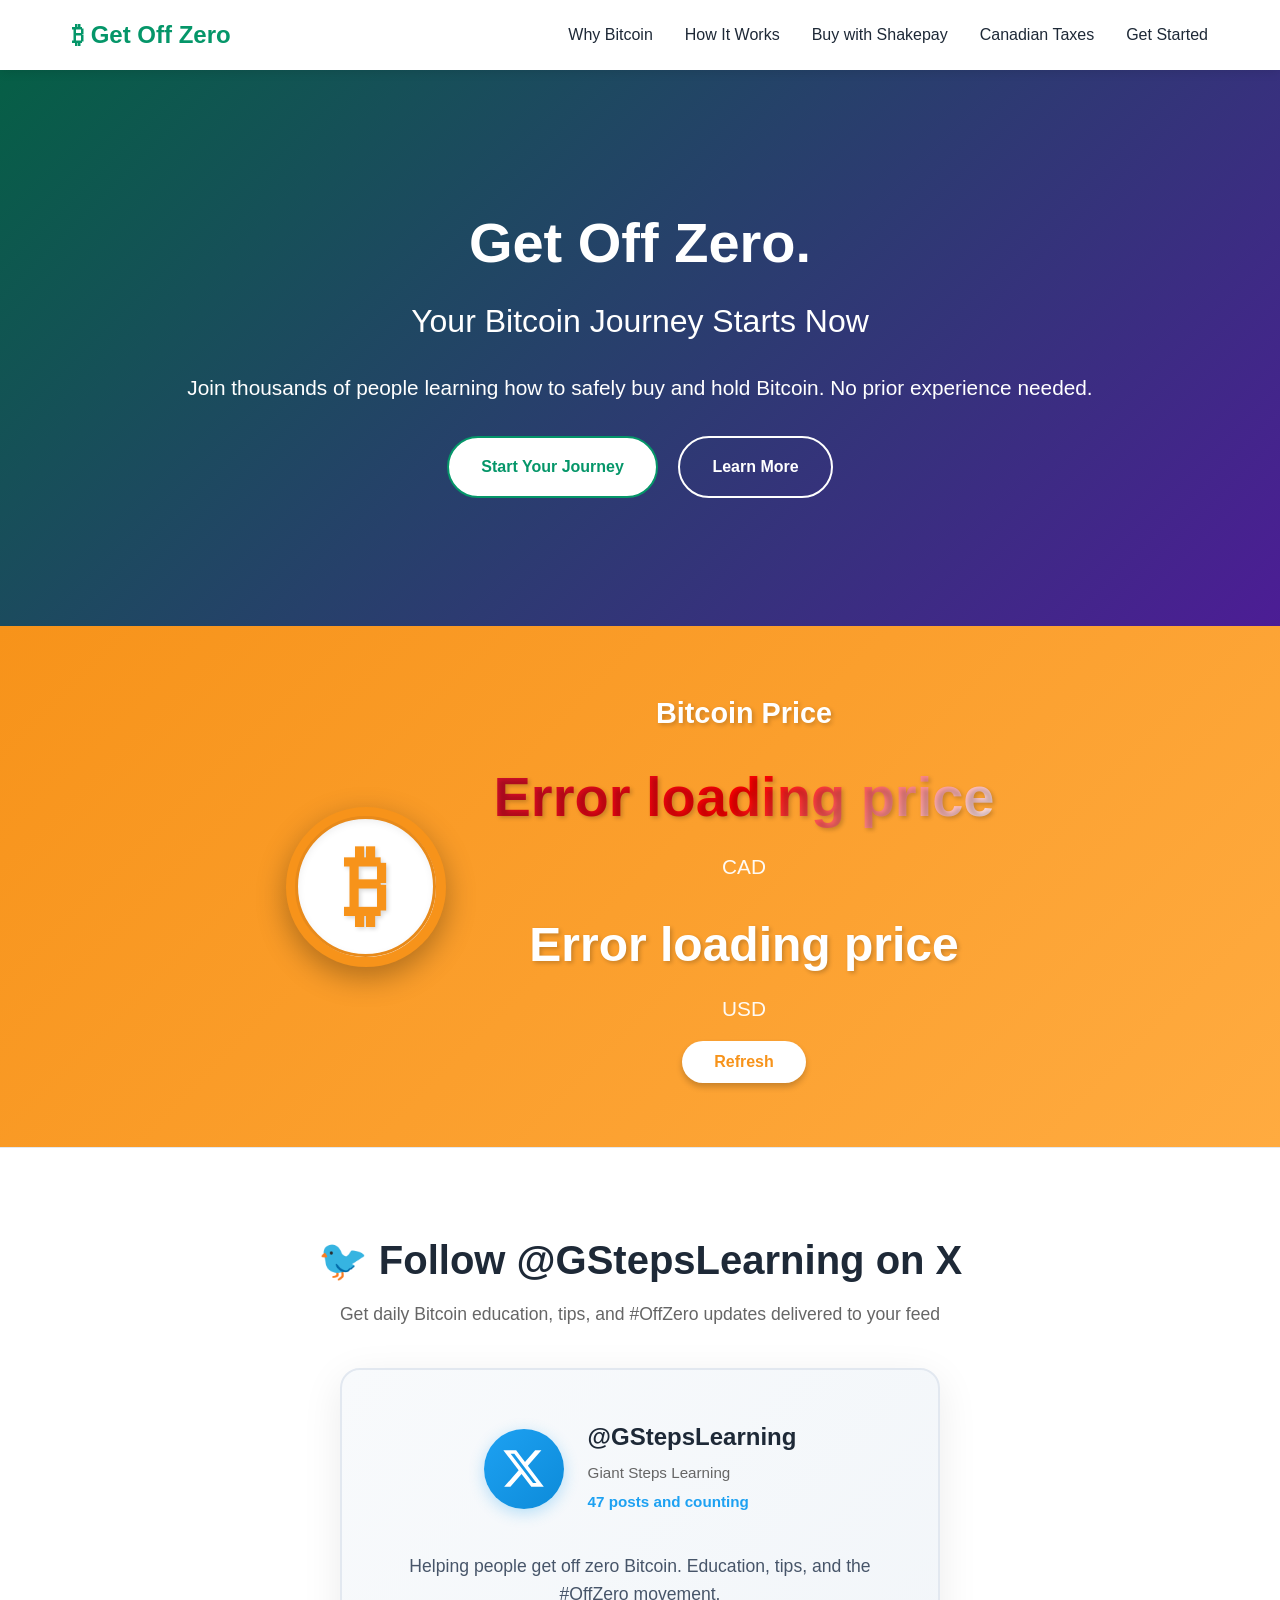
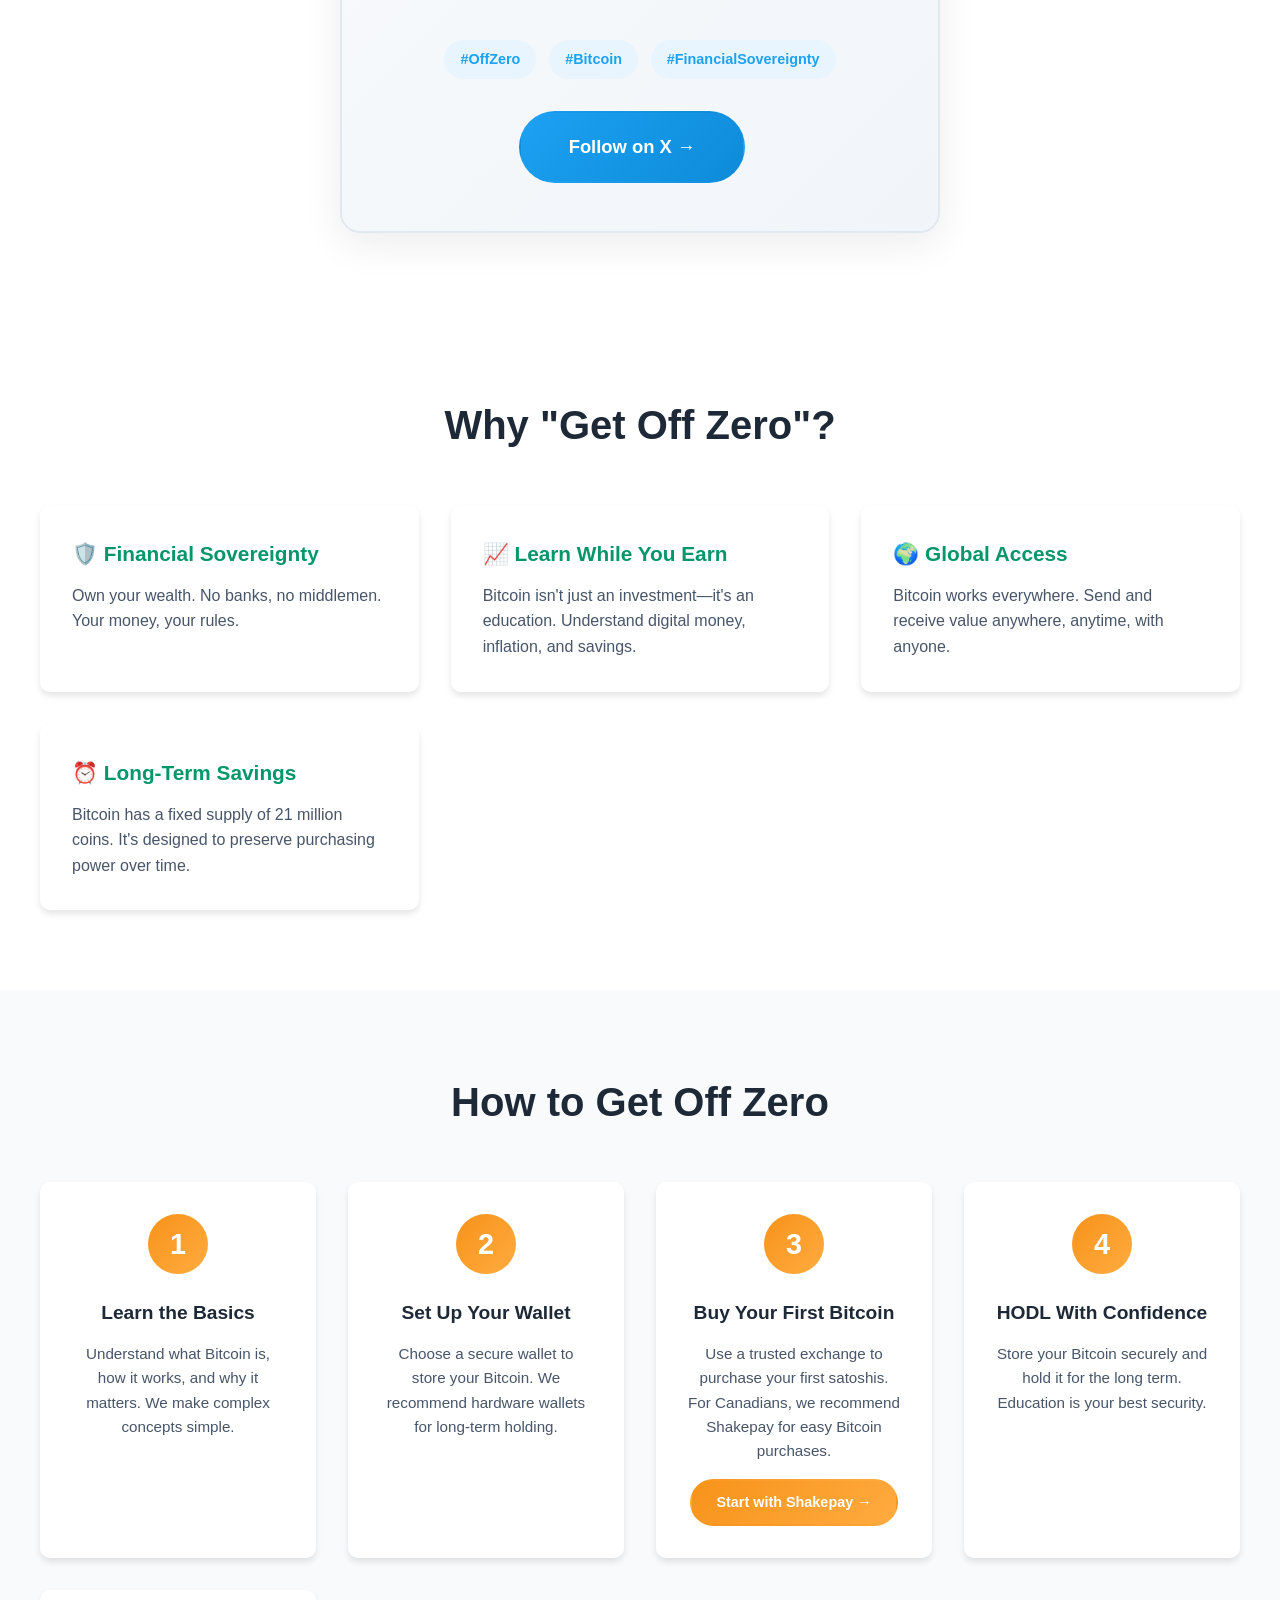
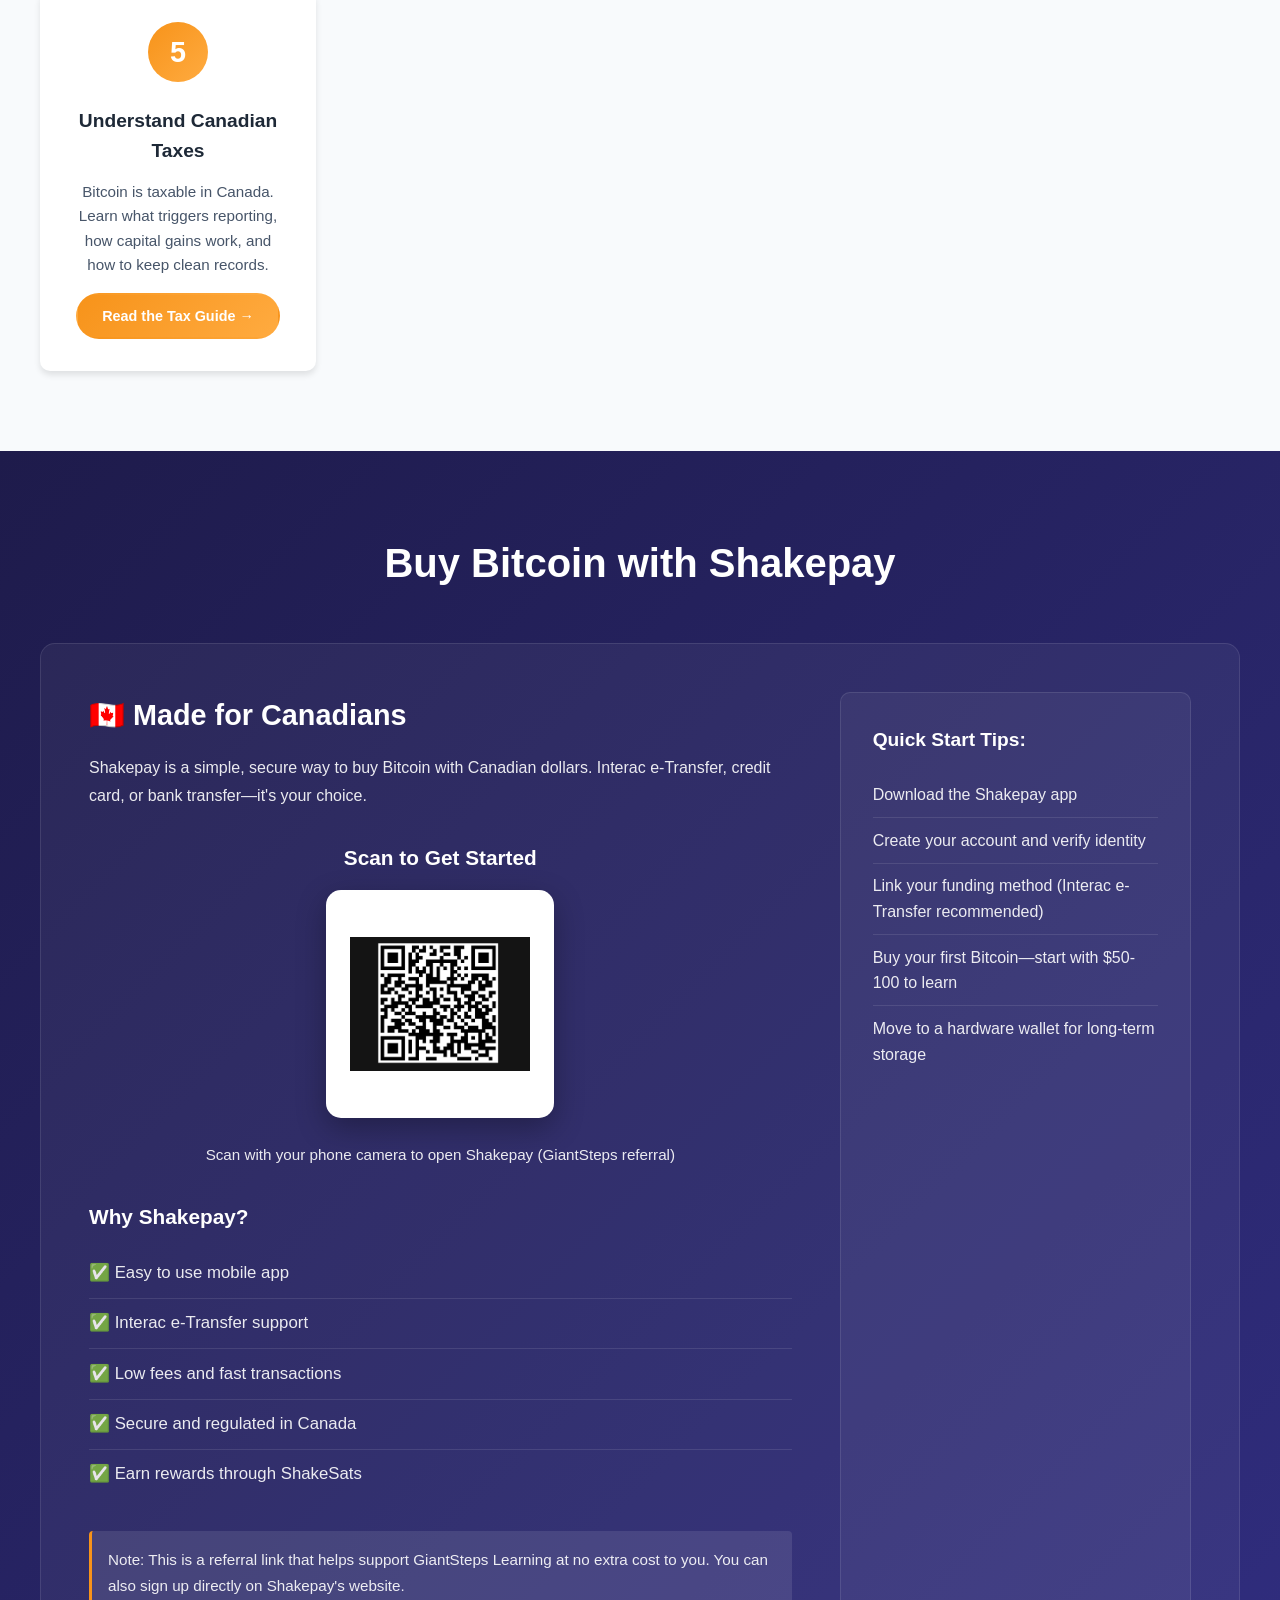
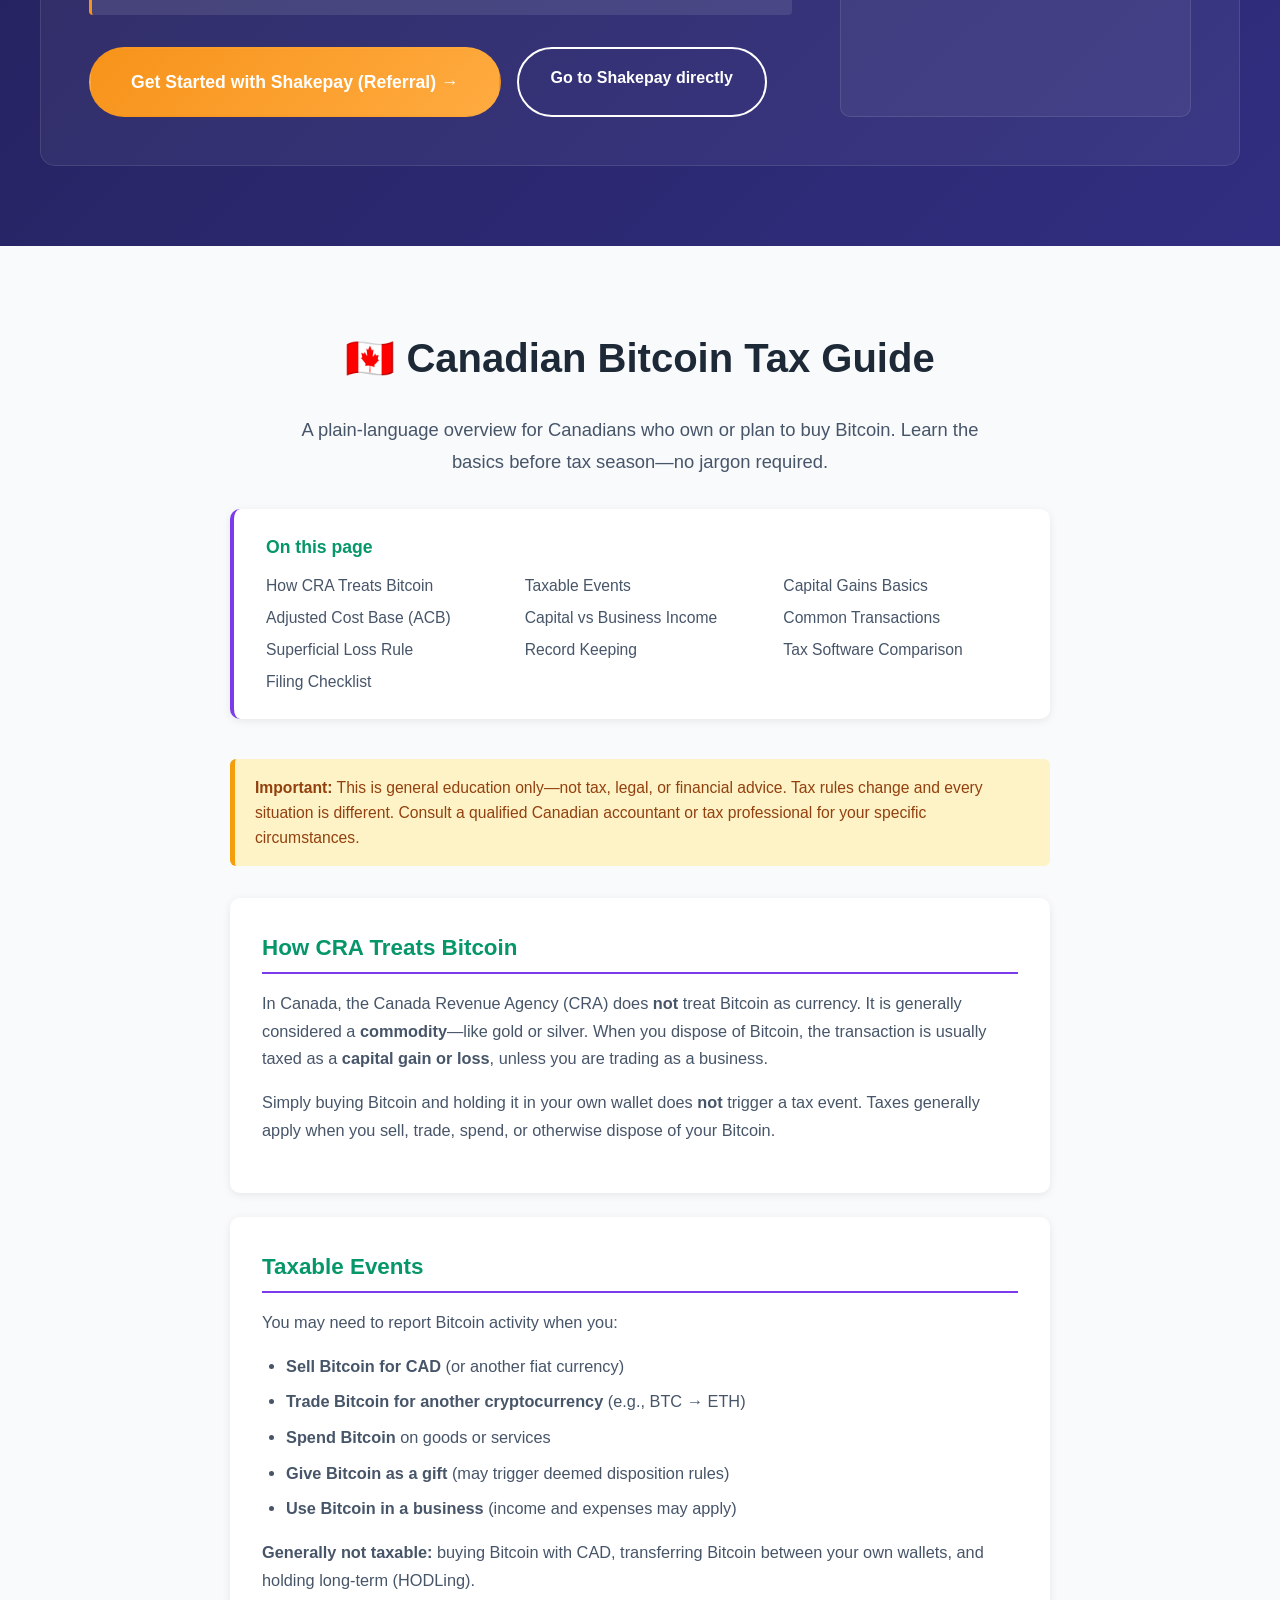
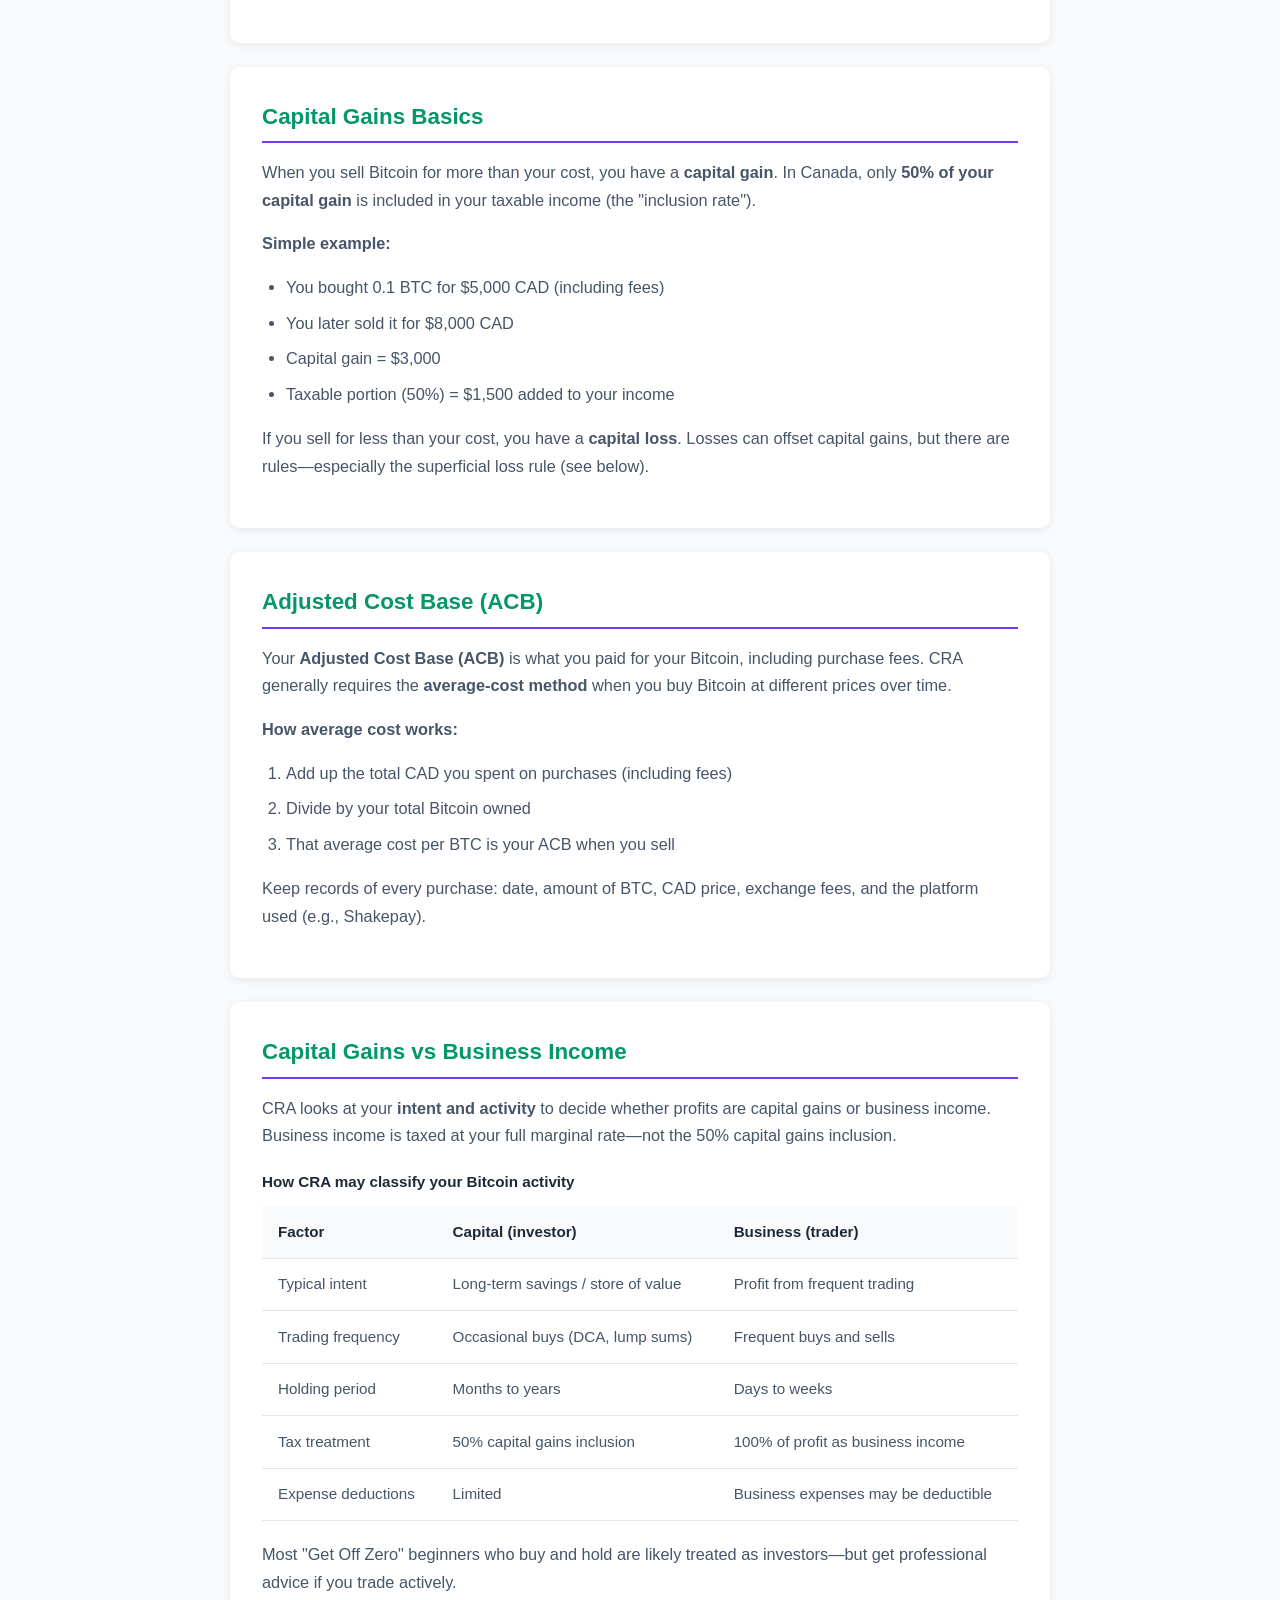
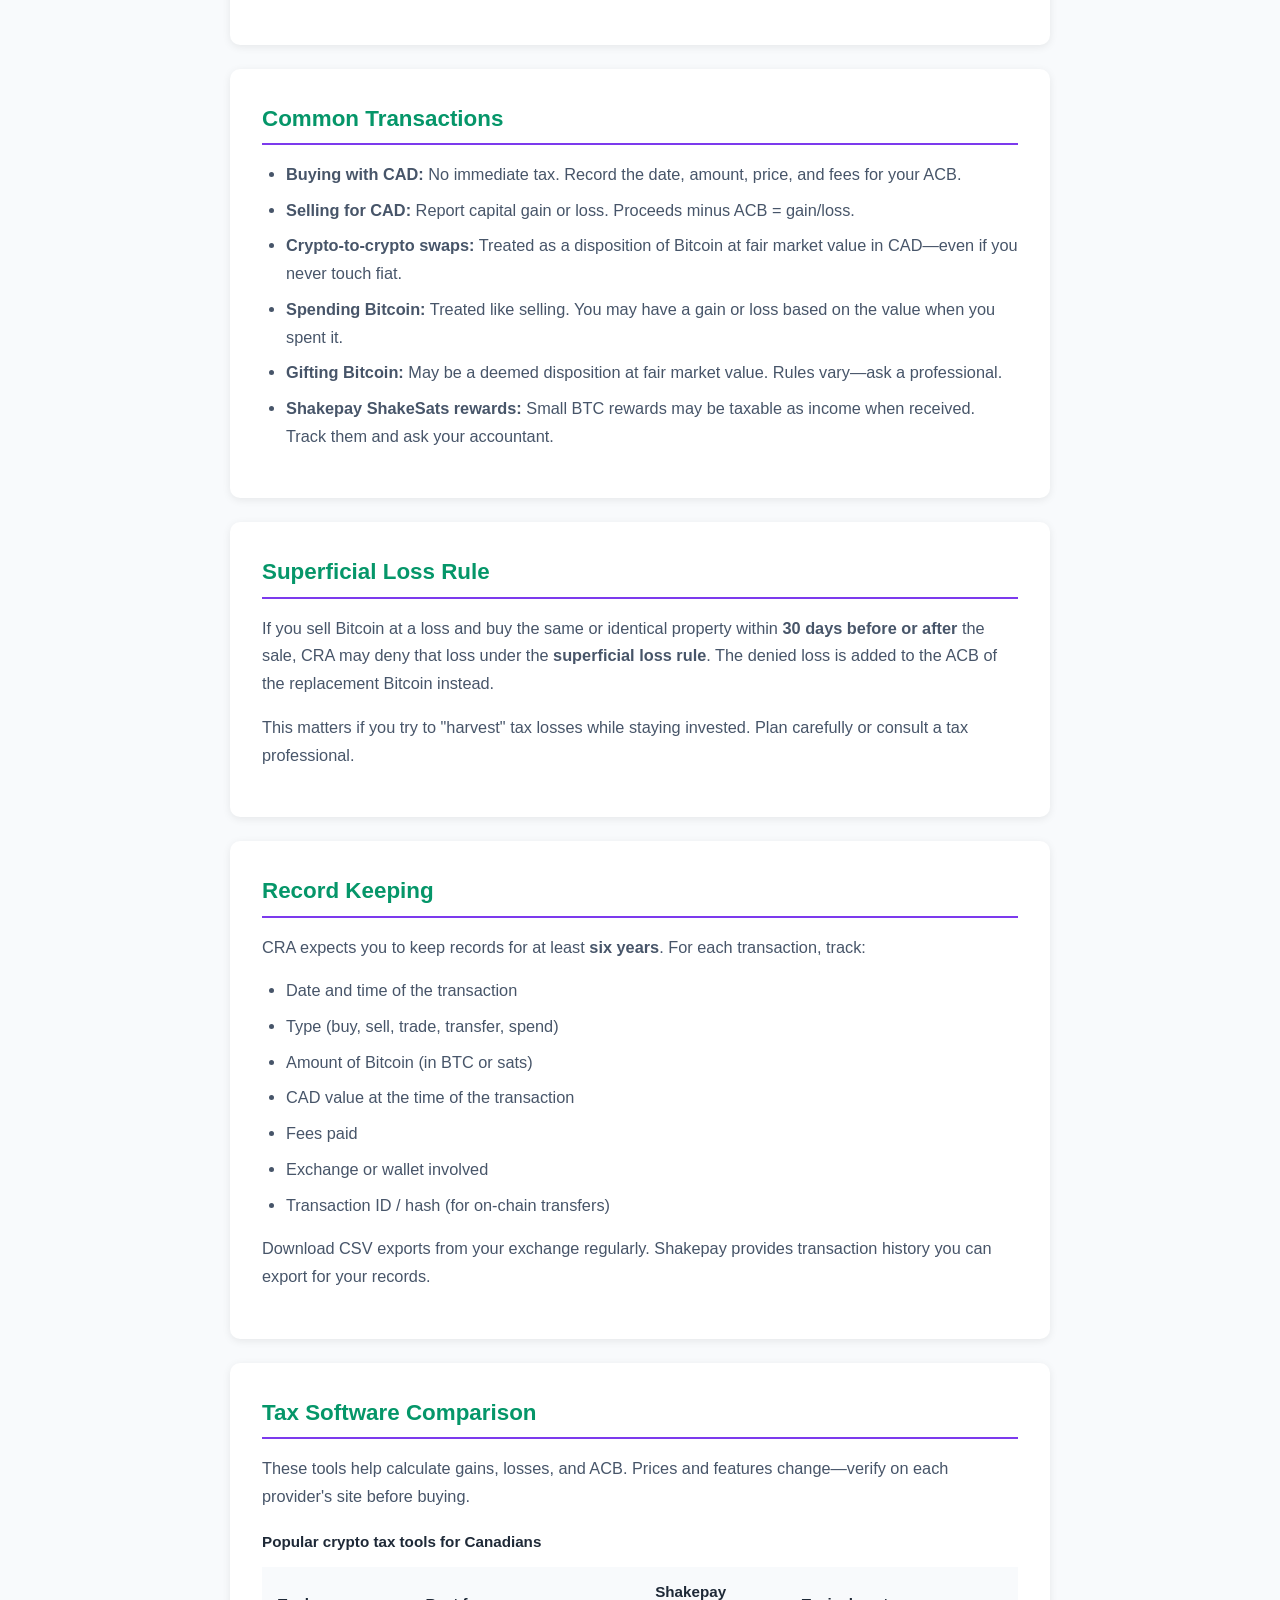
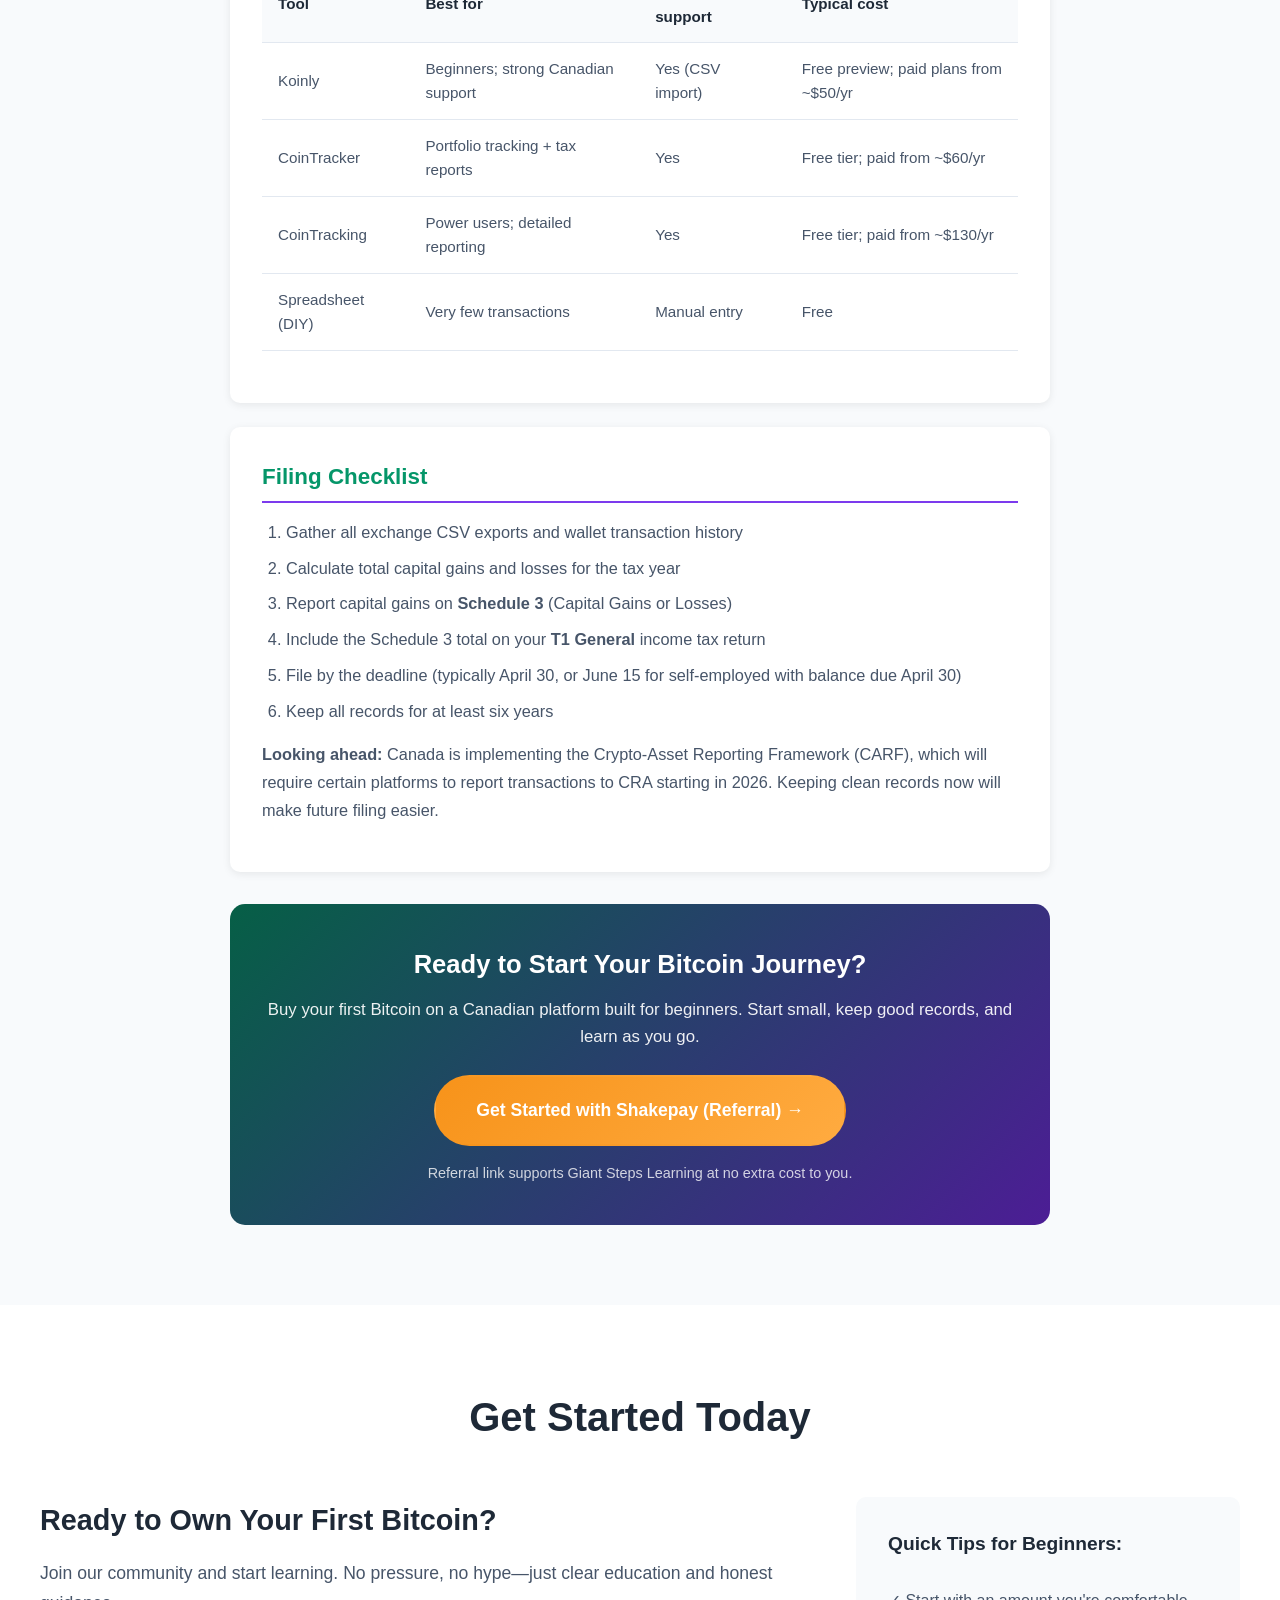
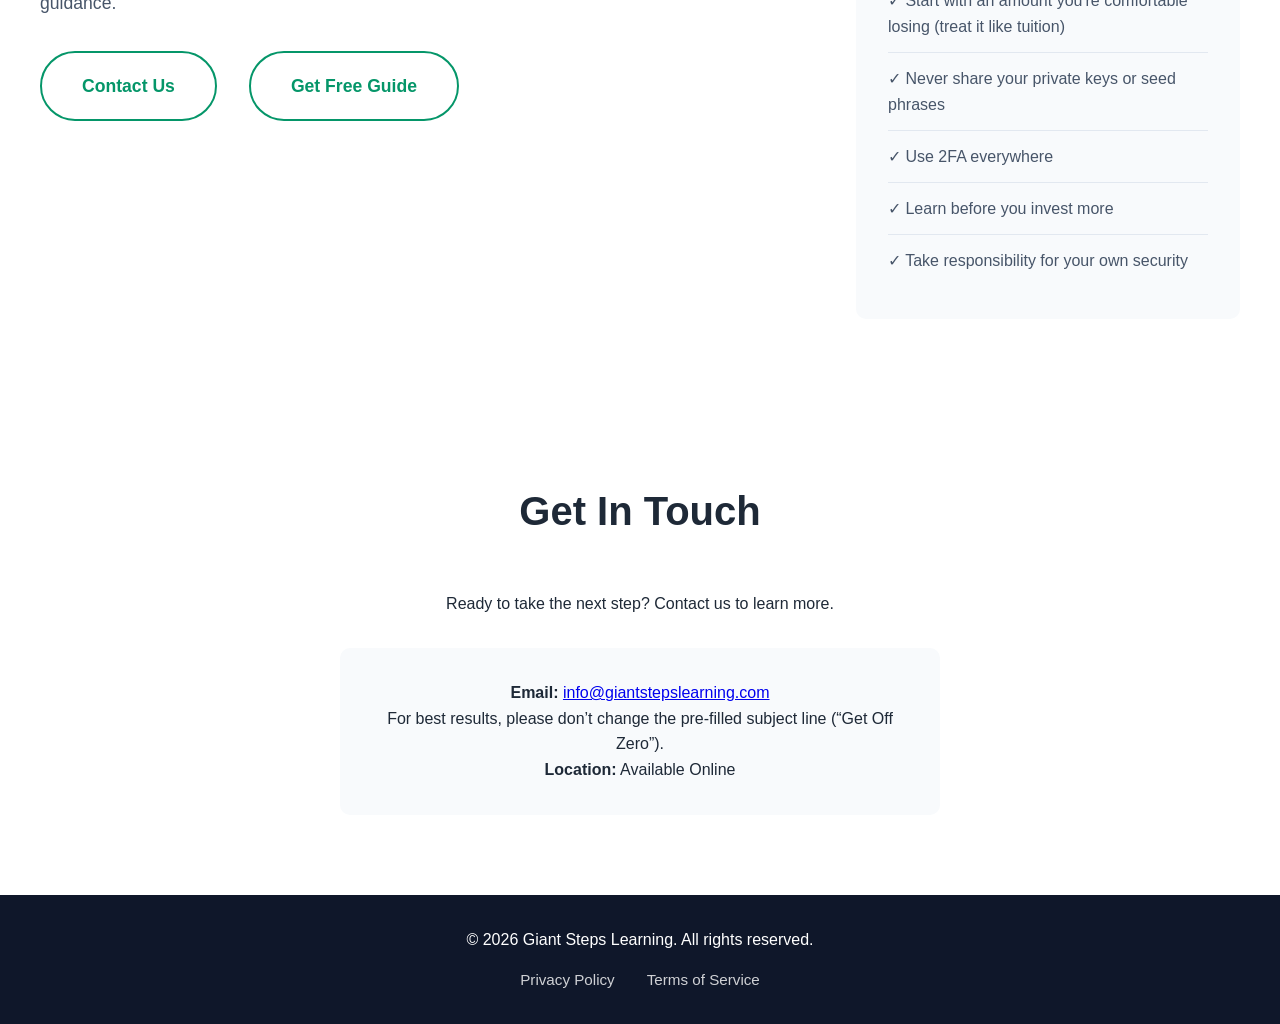
==== commit 39aaafa2: "Restore full index.html with tax guide and Get Off Zero contact email" ====
--- a/index.html
+++ b/index.html
@@ -5,7 +5,7 @@
     <meta name="viewport" content="width=device-width, initial-scale=1.0">
     <title>Get Off Zero with Bitcoin | Giant Steps Learning</title>
     <meta name="description" content="Learn how to buy and hold Bitcoin in Canada. Free beginner guide, Shakepay tips, and a plain-language Canadian Bitcoin tax overview from Giant Steps Learning.">
-    <link rel="stylesheet" href="style.css?v=20260630">
+    <link rel="stylesheet" href="style.css?v=20260701">
     <script async src="https://pagead2.googlesyndication.com/pagead/js/adsbygoogle.js?client=ca-pub-6392937015017586"
      crossorigin="anonymous"></script>
 </head>
@@ -445,7 +445,8 @@
             <div class="contact-info">
                 <p>Ready to take the next step? Contact us to learn more.</p>
                 <div class="contact-details">
-                    <p><strong>Email:</strong> info@giantstepslearning.com</p>
+                    <p><strong>Email:</strong> <a href="mailto:info@giantstepslearning.com?subject=Get%20Off%20Zero">info@giantstepslearning.com</a></p>
+                    <p class="contact-email-note">For best results, please don&rsquo;t change the pre-filled subject line (&ldquo;Get Off Zero&rdquo;).</p>
                     <p><strong>Location:</strong> Available Online</p>
                 </div>
             </div>
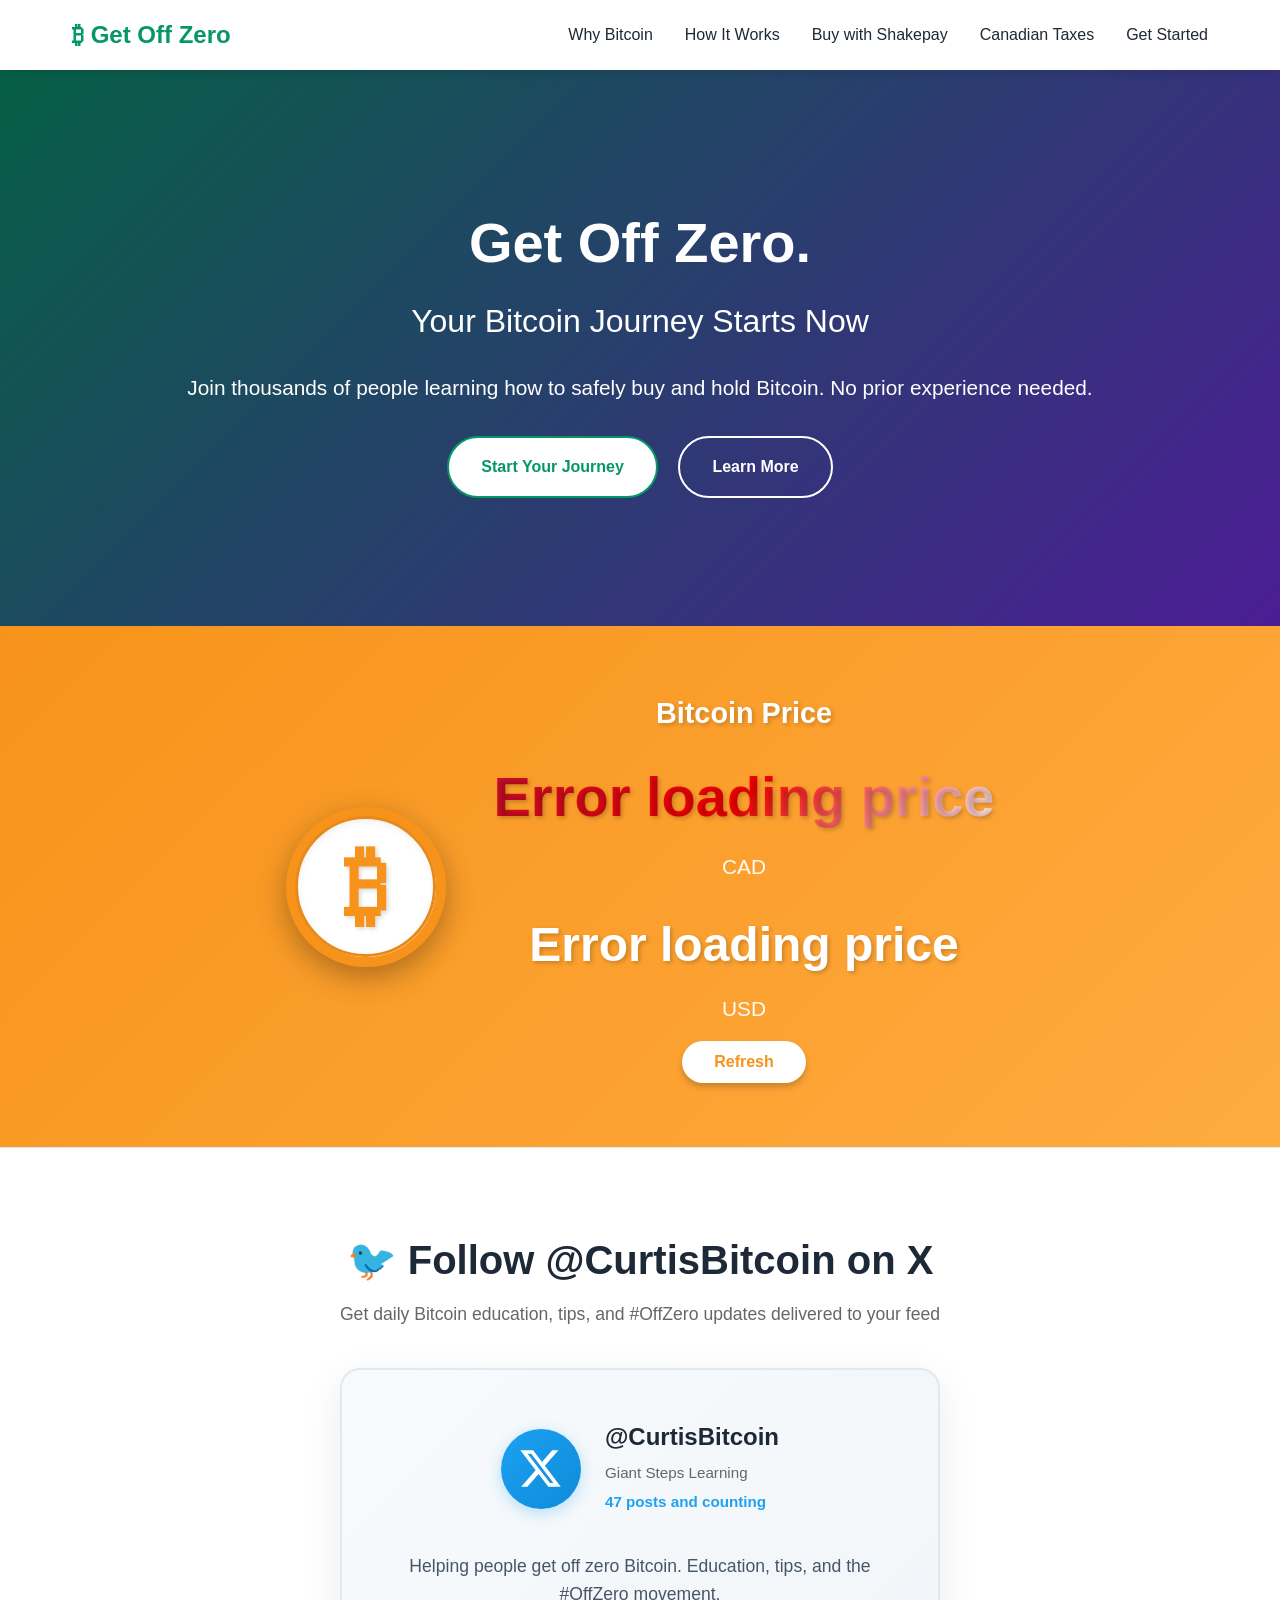
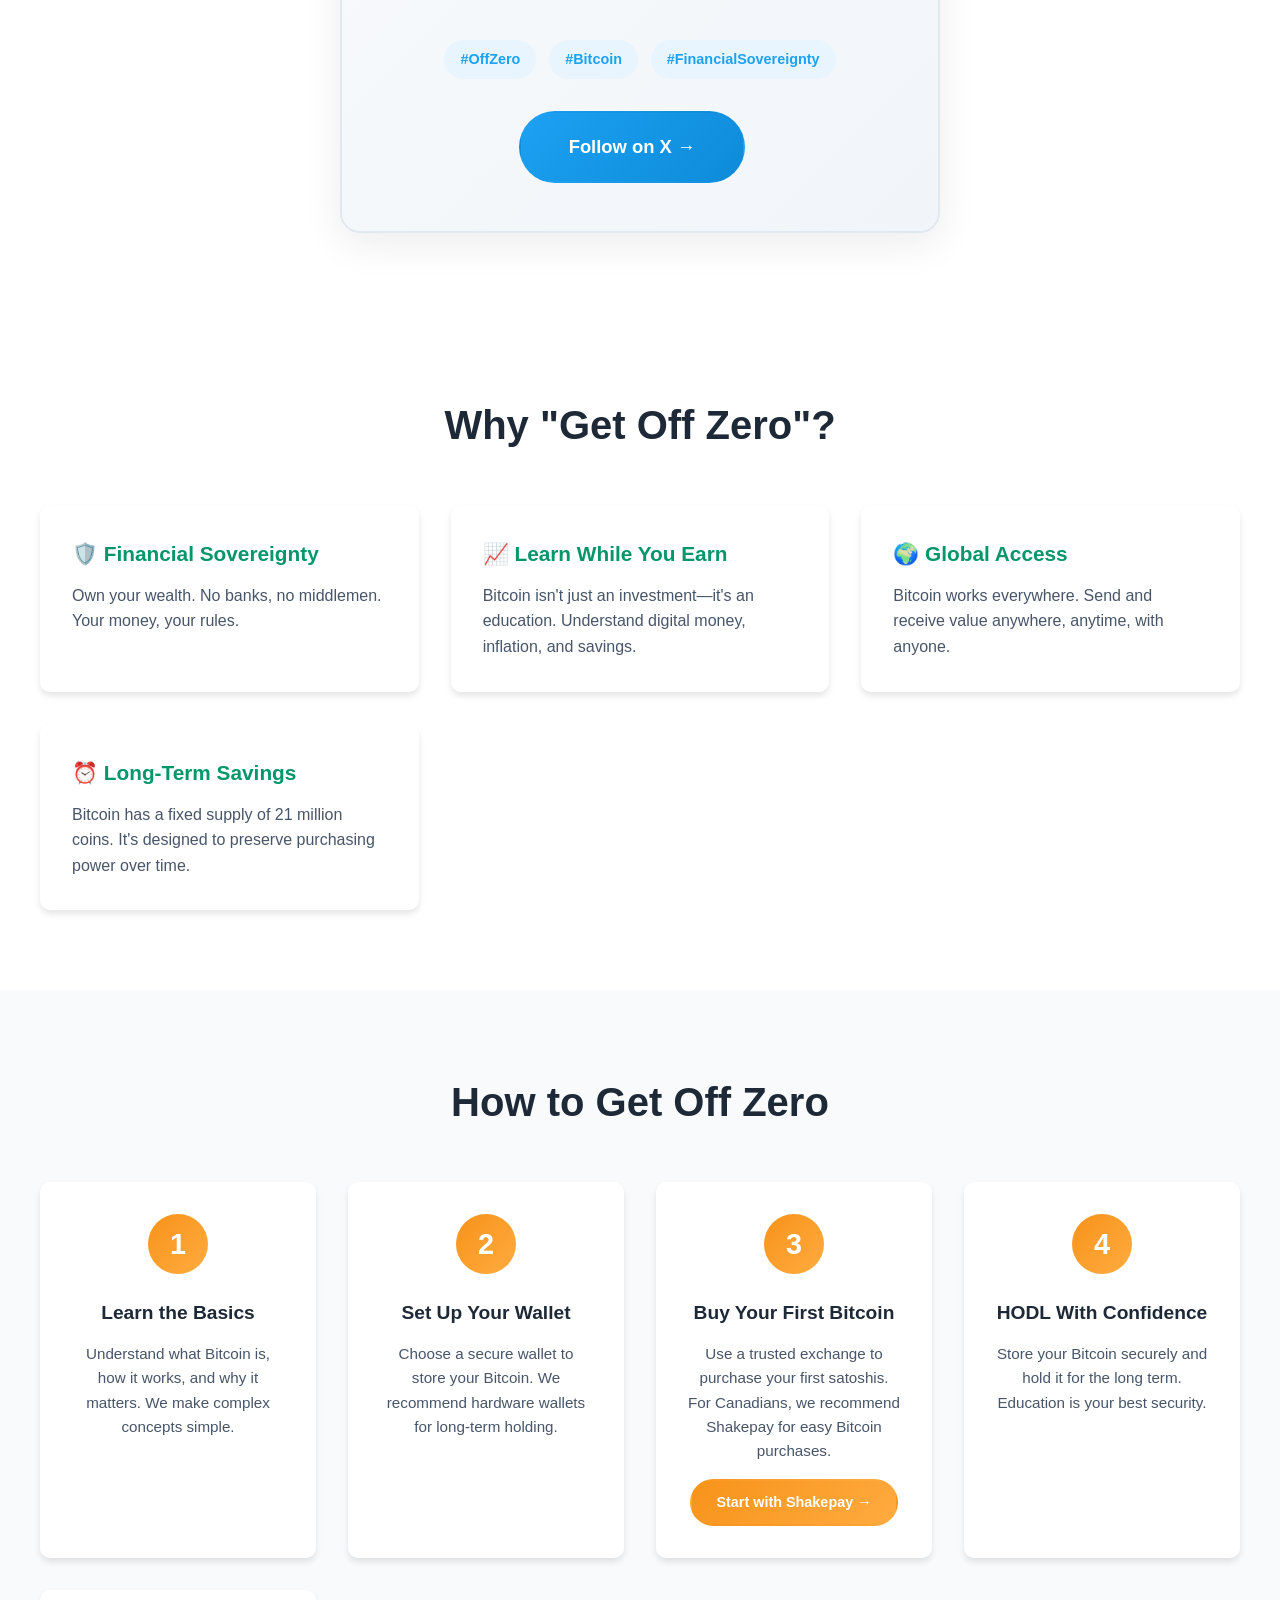
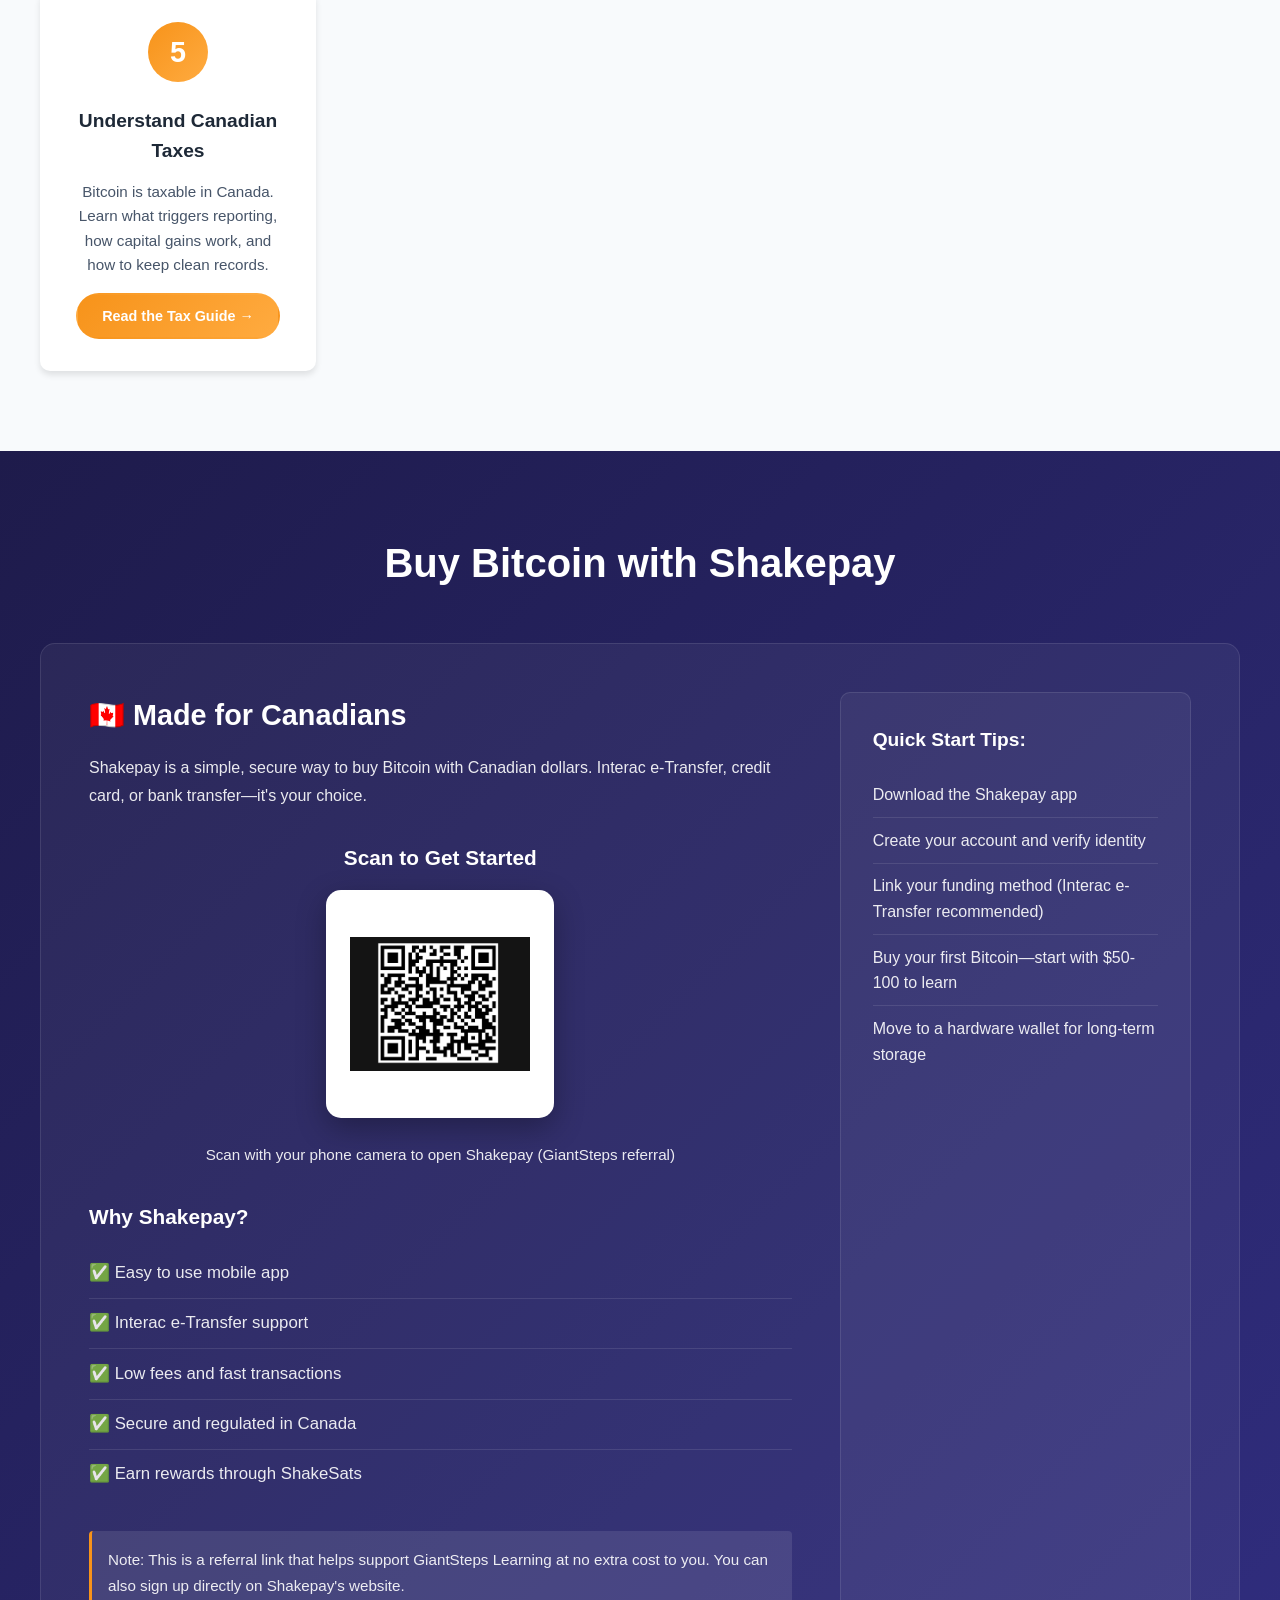
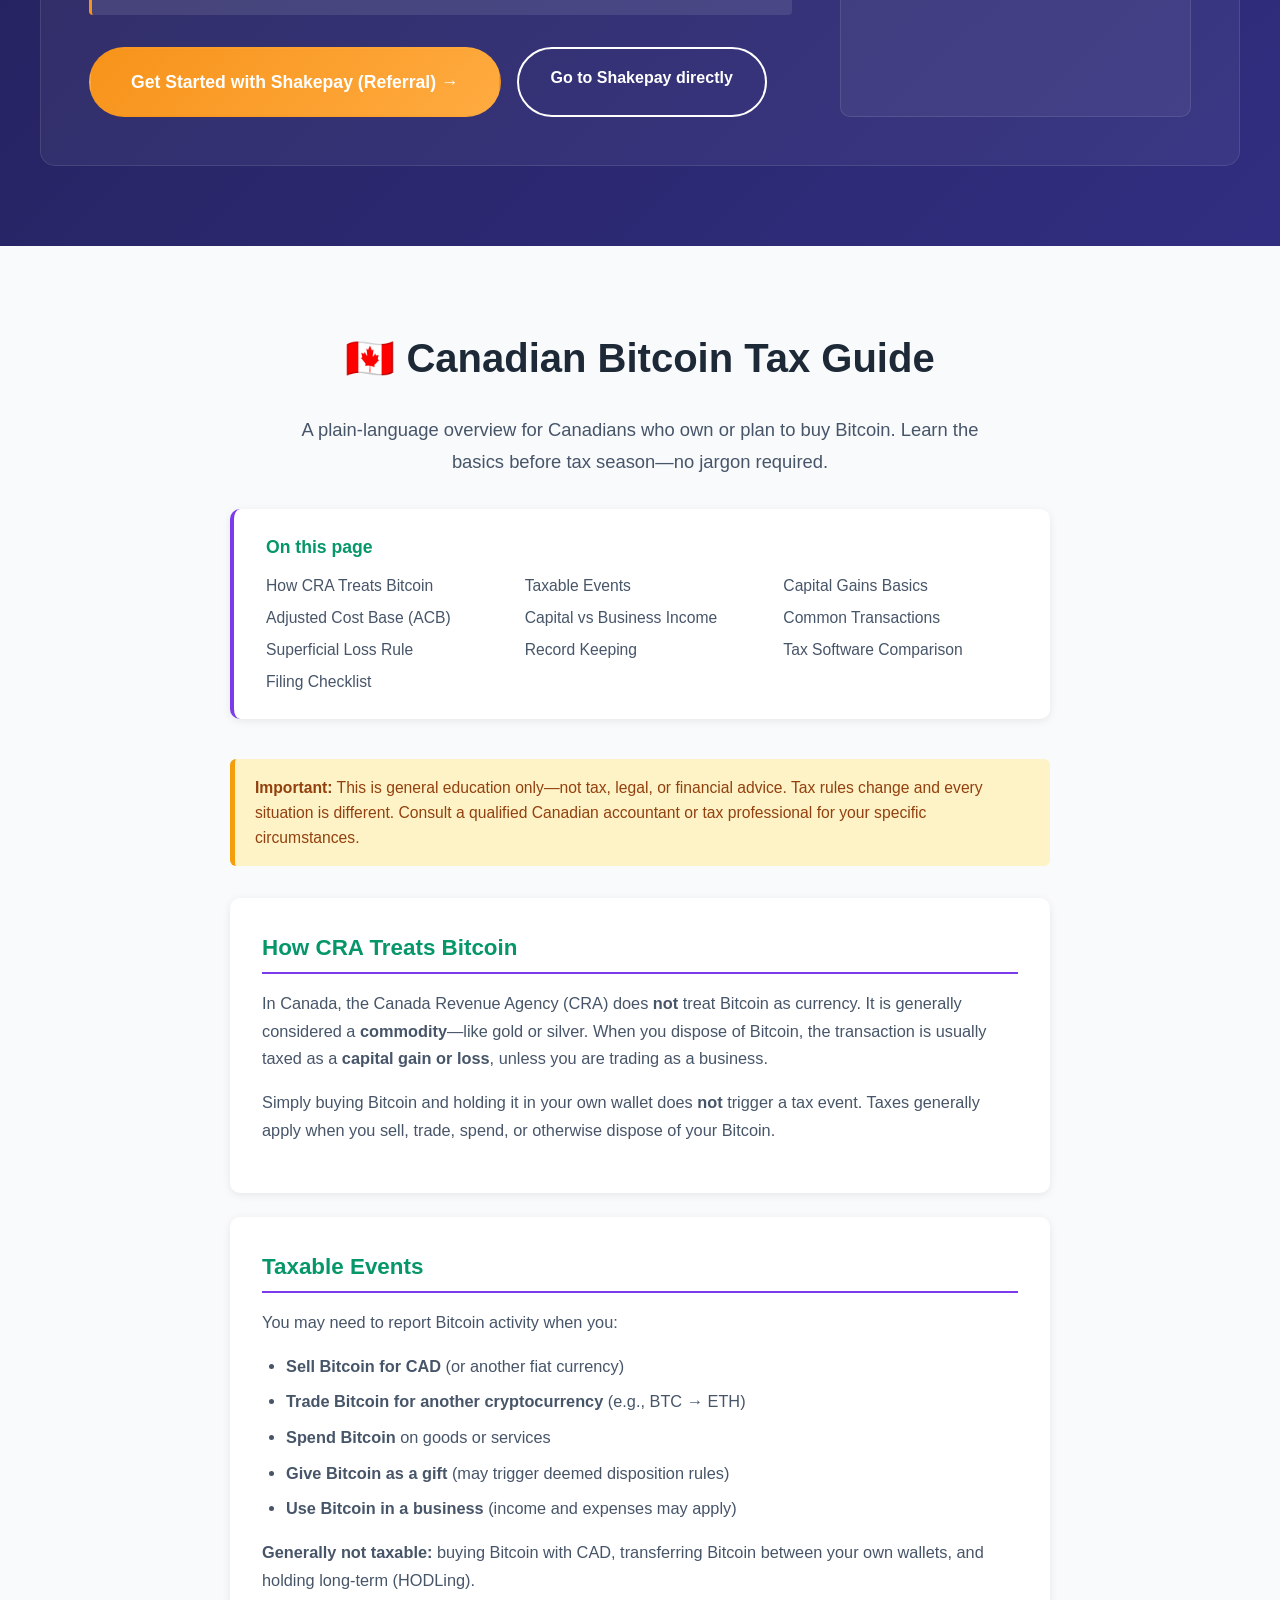
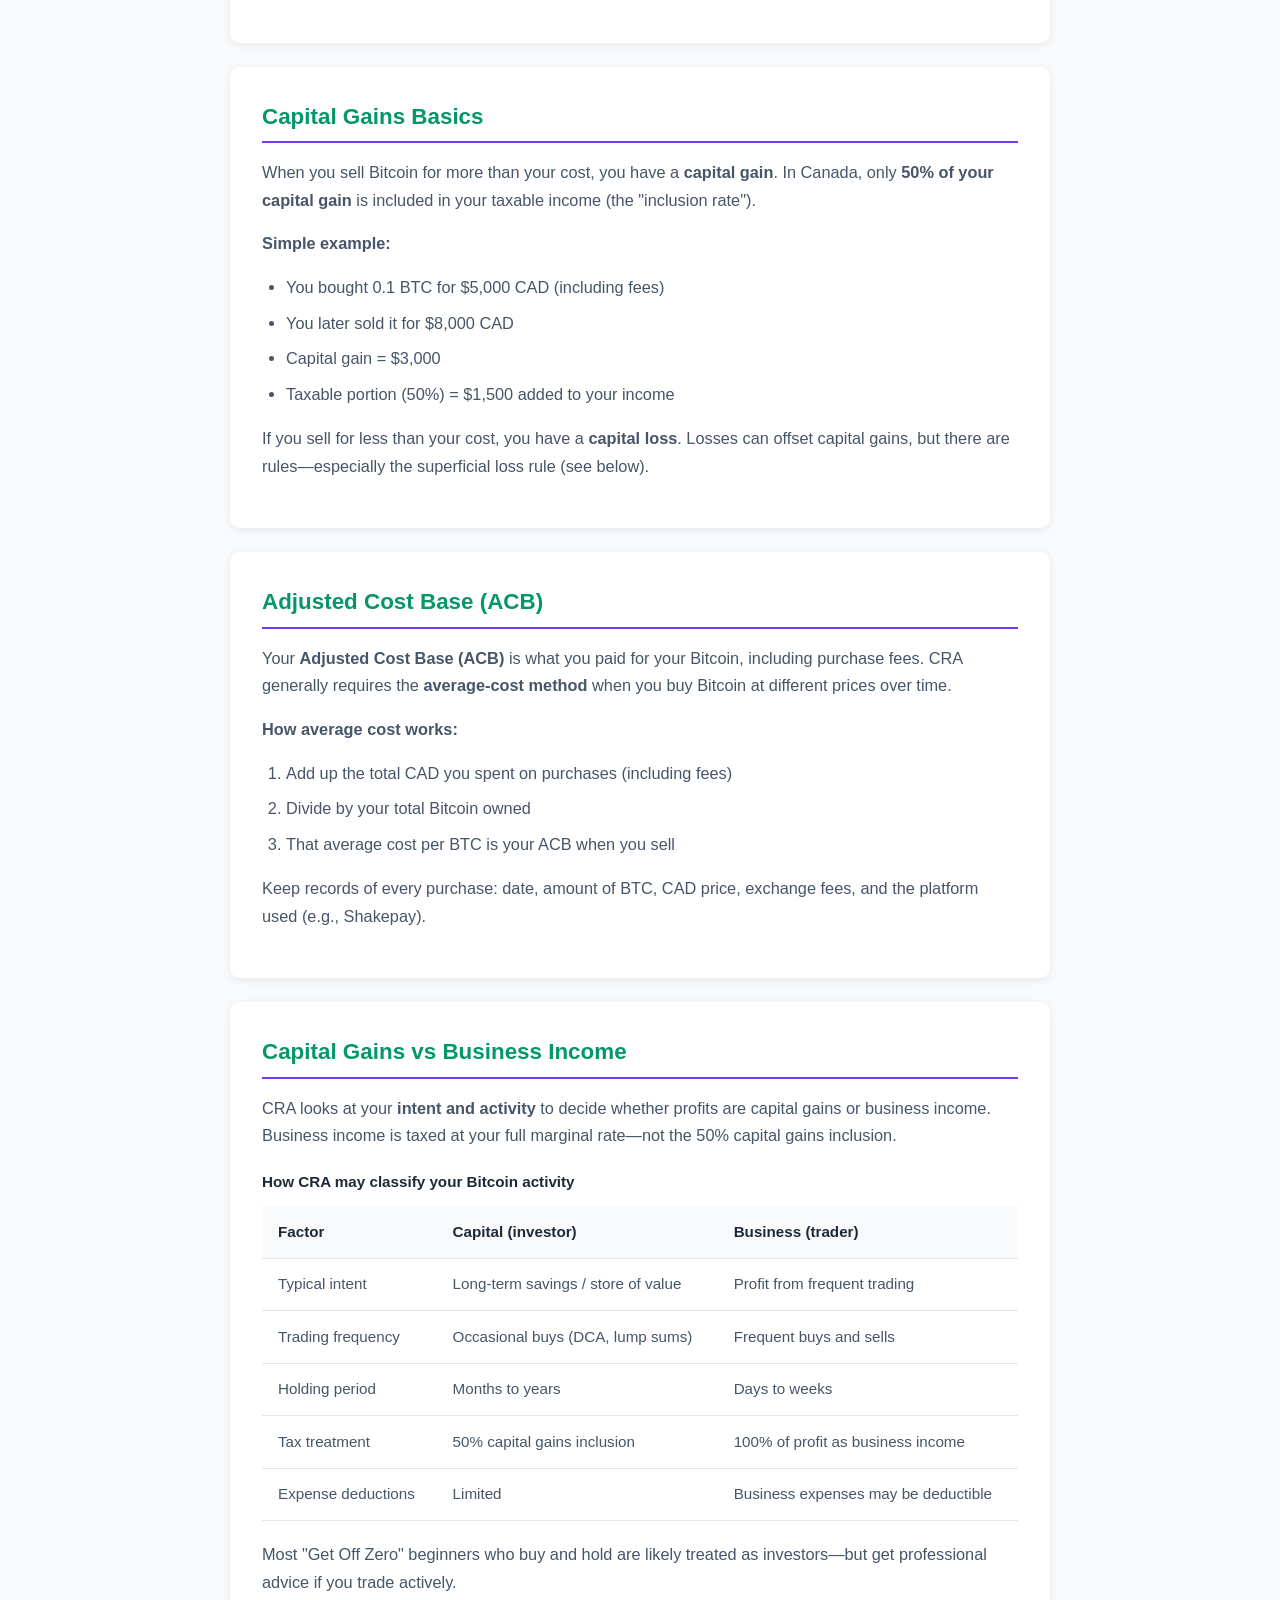
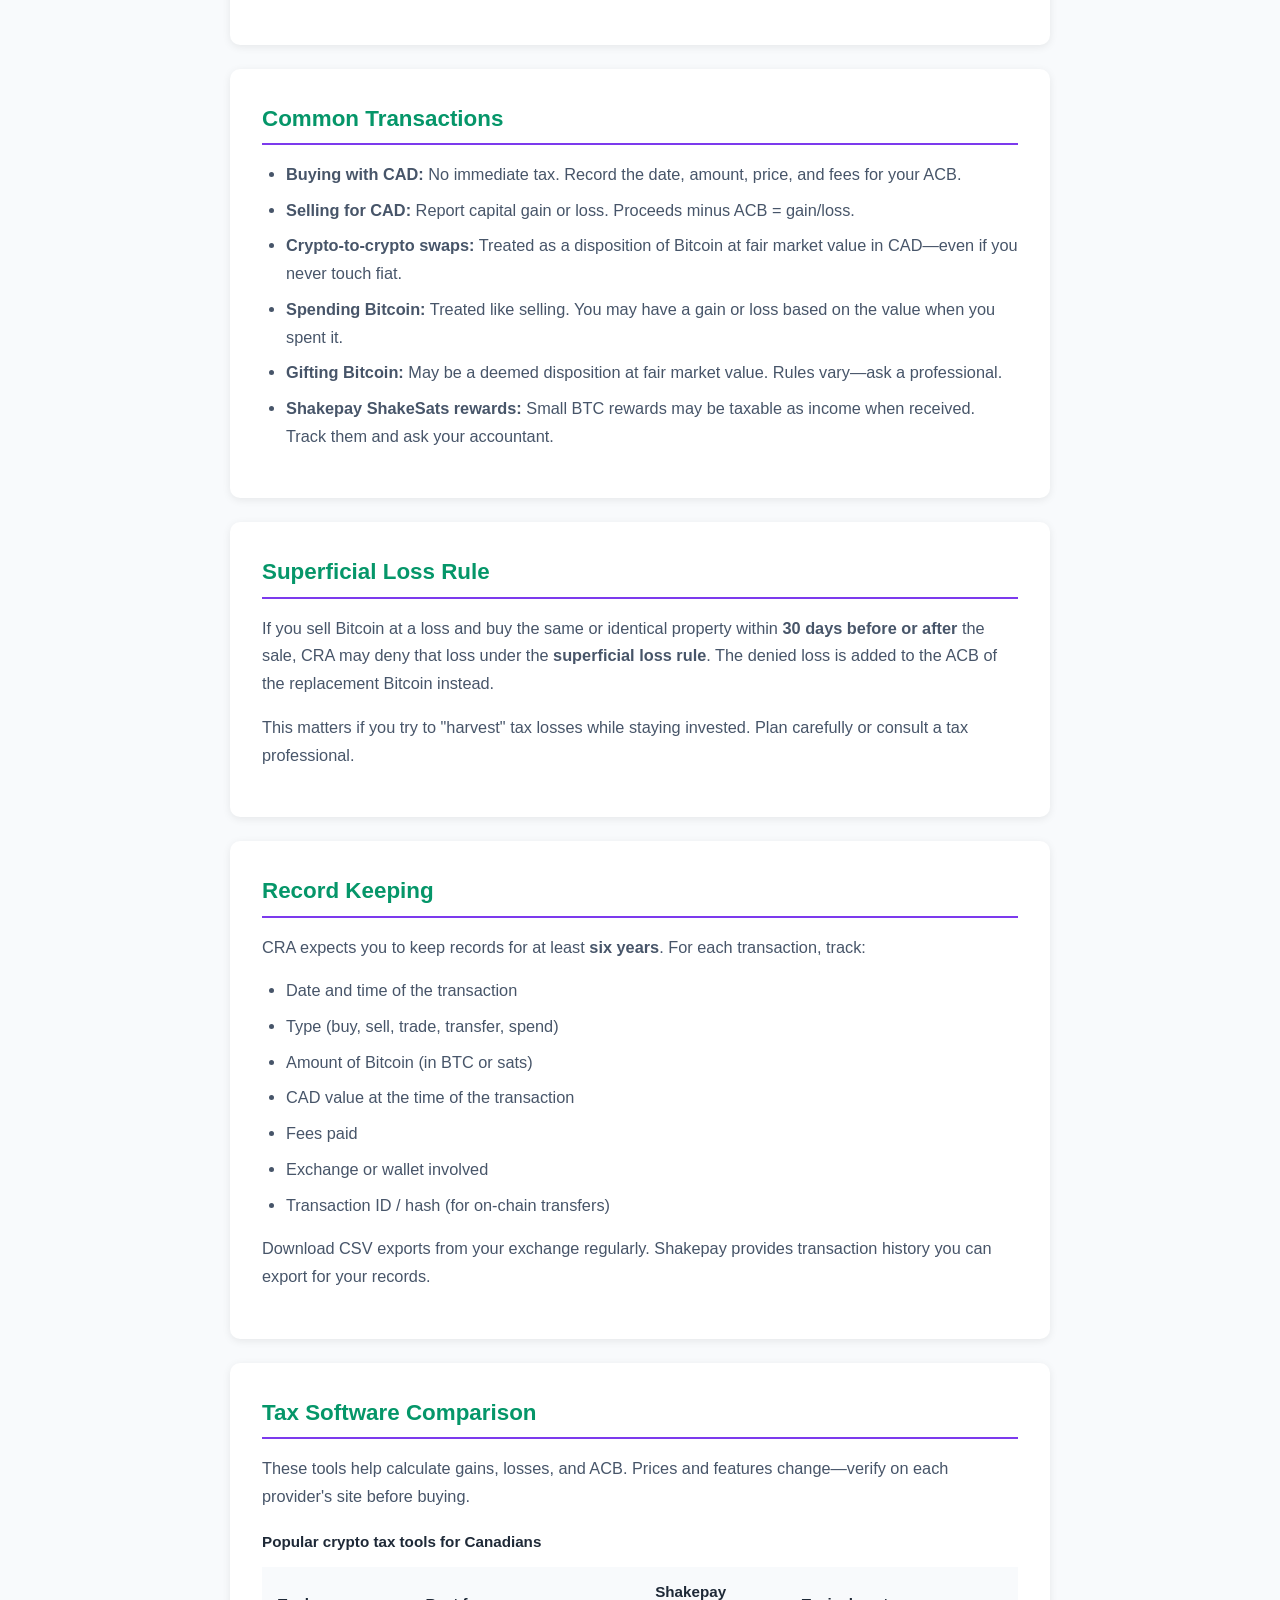
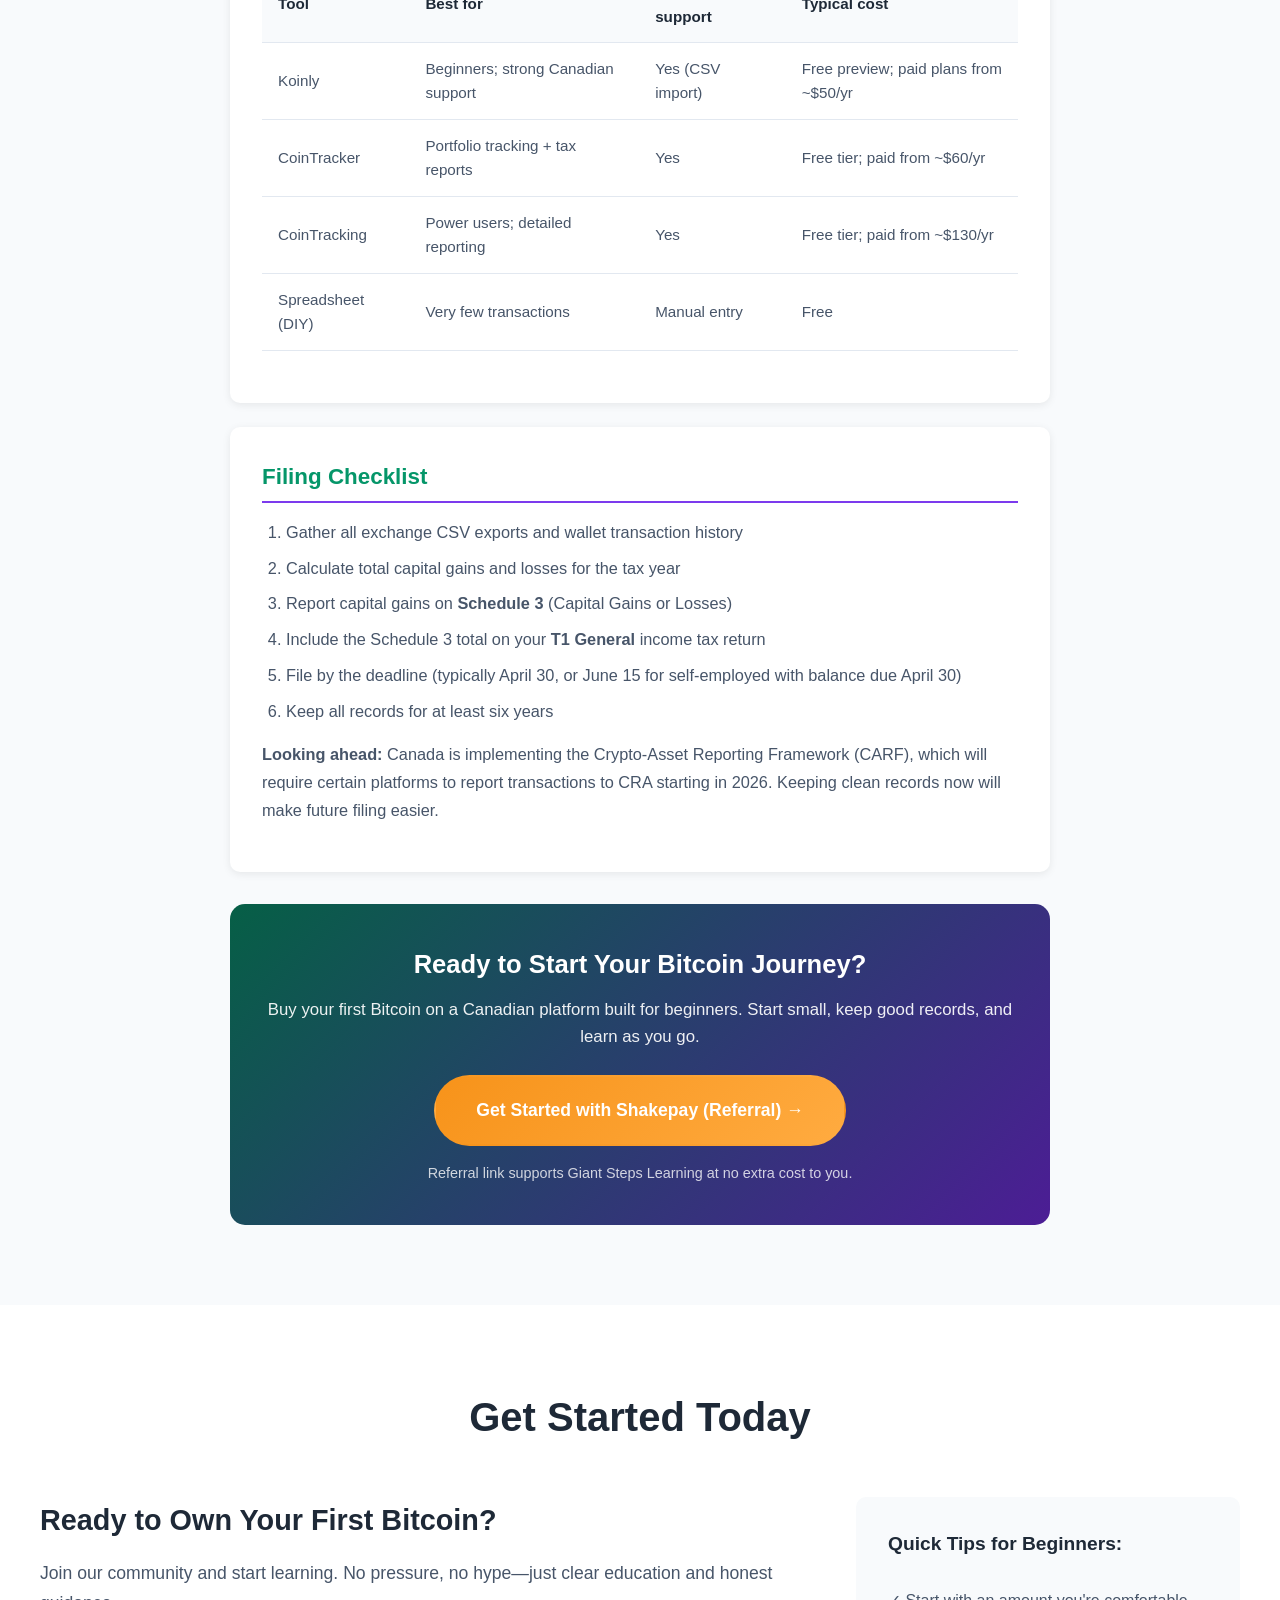
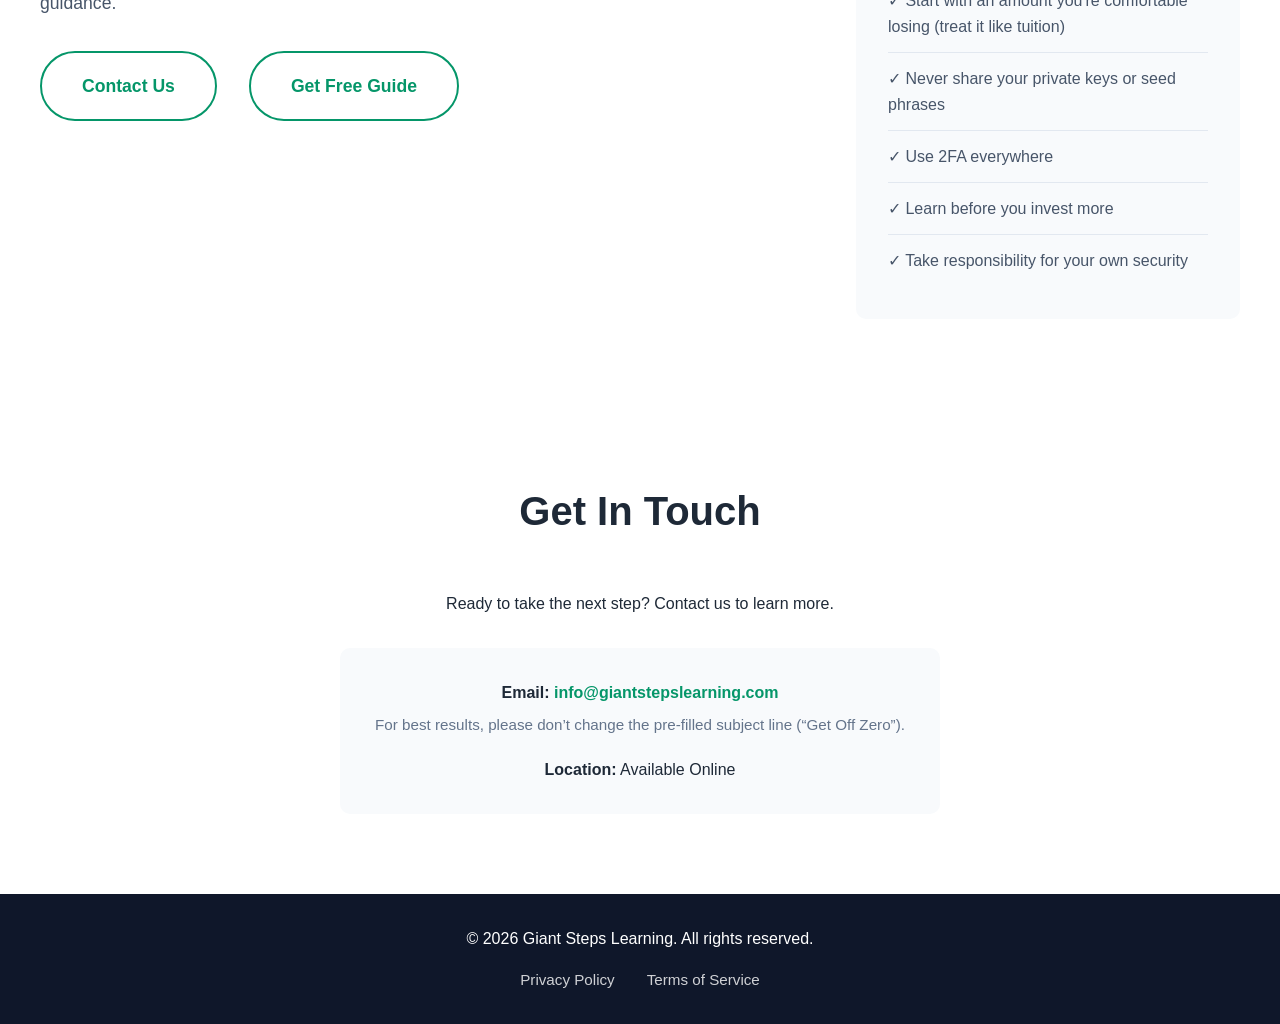
==== commit ee8124d6: "Change X follow link to @CurtisBitcoin" ====
--- a/index.html
+++ b/index.html
@@ -55,7 +55,7 @@
     <!-- X Follow Card -->
     <section class="x-feed-section">
         <div class="container">
-            <h2>🐦 Follow @GStepsLearning on X</h2>
+            <h2>🐦 Follow @CurtisBitcoin on X</h2>
             <p class="x-feed-subtitle">Get daily Bitcoin education, tips, and #OffZero updates delivered to your feed</p>
             
             <div class="x-follow-card">
@@ -67,7 +67,7 @@
                             </svg>
                         </div>
                         <div class="x-profile-info">
-                            <h3>@GStepsLearning</h3>
+                            <h3>@CurtisBitcoin</h3>
                             <p>Giant Steps Learning</p>
                             <p class="x-post-count">47 posts and counting</p>
                         </div>
@@ -84,7 +84,7 @@
                     </div>
                     
                     <div class="x-follow-cta">
-                        <a href="https://x.com/GStepsLearning" target="_blank" rel="noopener noreferrer" class="cta-button x-button-large">Follow on X →</a>
+                        <a href="https://x.com/CurtisBitcoin" target="_blank" rel="noopener noreferrer" class="cta-button x-button-large">Follow on X →</a>
                     </div>
                 </div>
             </div>
--- a/style.css
+++ b/style.css
@@ -628,6 +628,25 @@
     border-radius: 10px;
 }
 
+.contact-details a {
+    color: var(--green-primary);
+    text-decoration: none;
+    font-weight: 600;
+    transition: color 0.2s;
+}
+
+.contact-details a:hover {
+    color: var(--purple-accent);
+    text-decoration: underline;
+}
+
+.contact-email-note {
+    font-size: 0.95rem;
+    color: #64748b;
+    margin: 0.5rem 0 1.25rem;
+    line-height: 1.5;
+}
+
 footer {
     background: #0f172a;
     color: #fff;
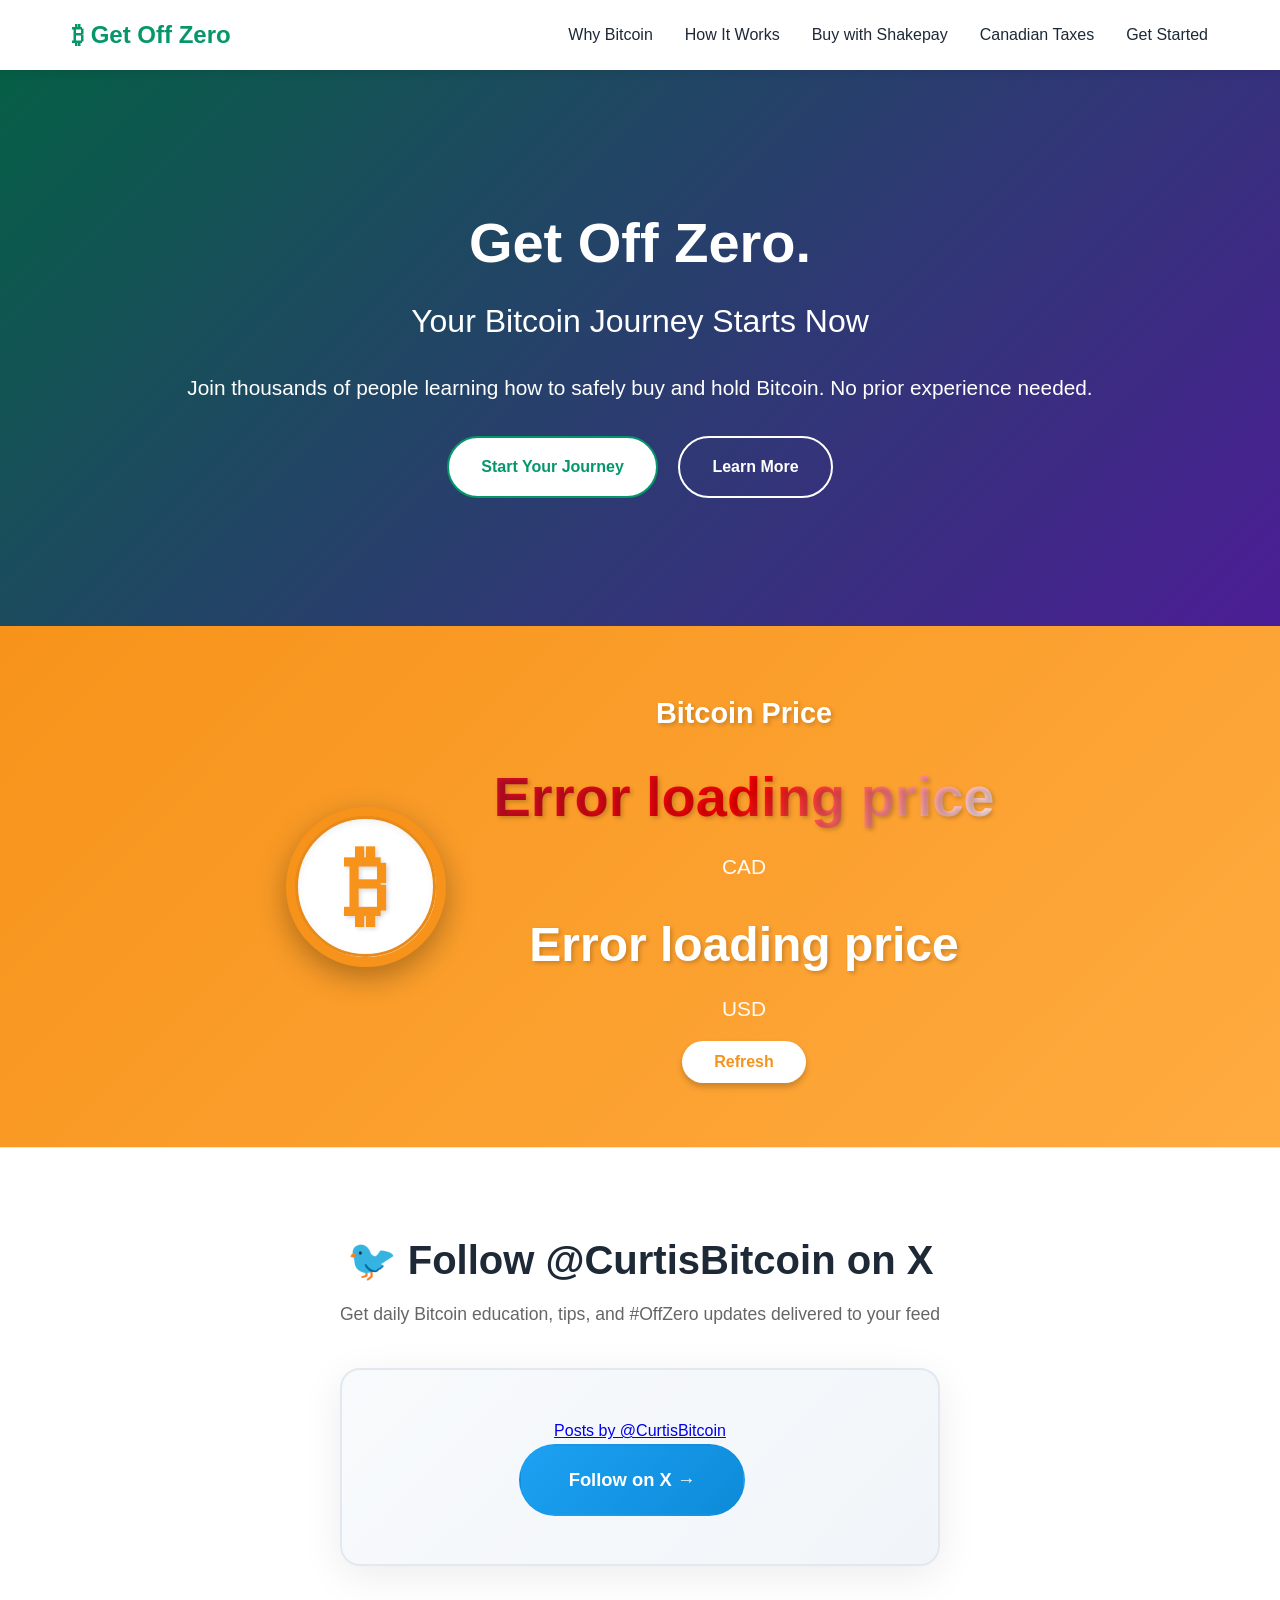
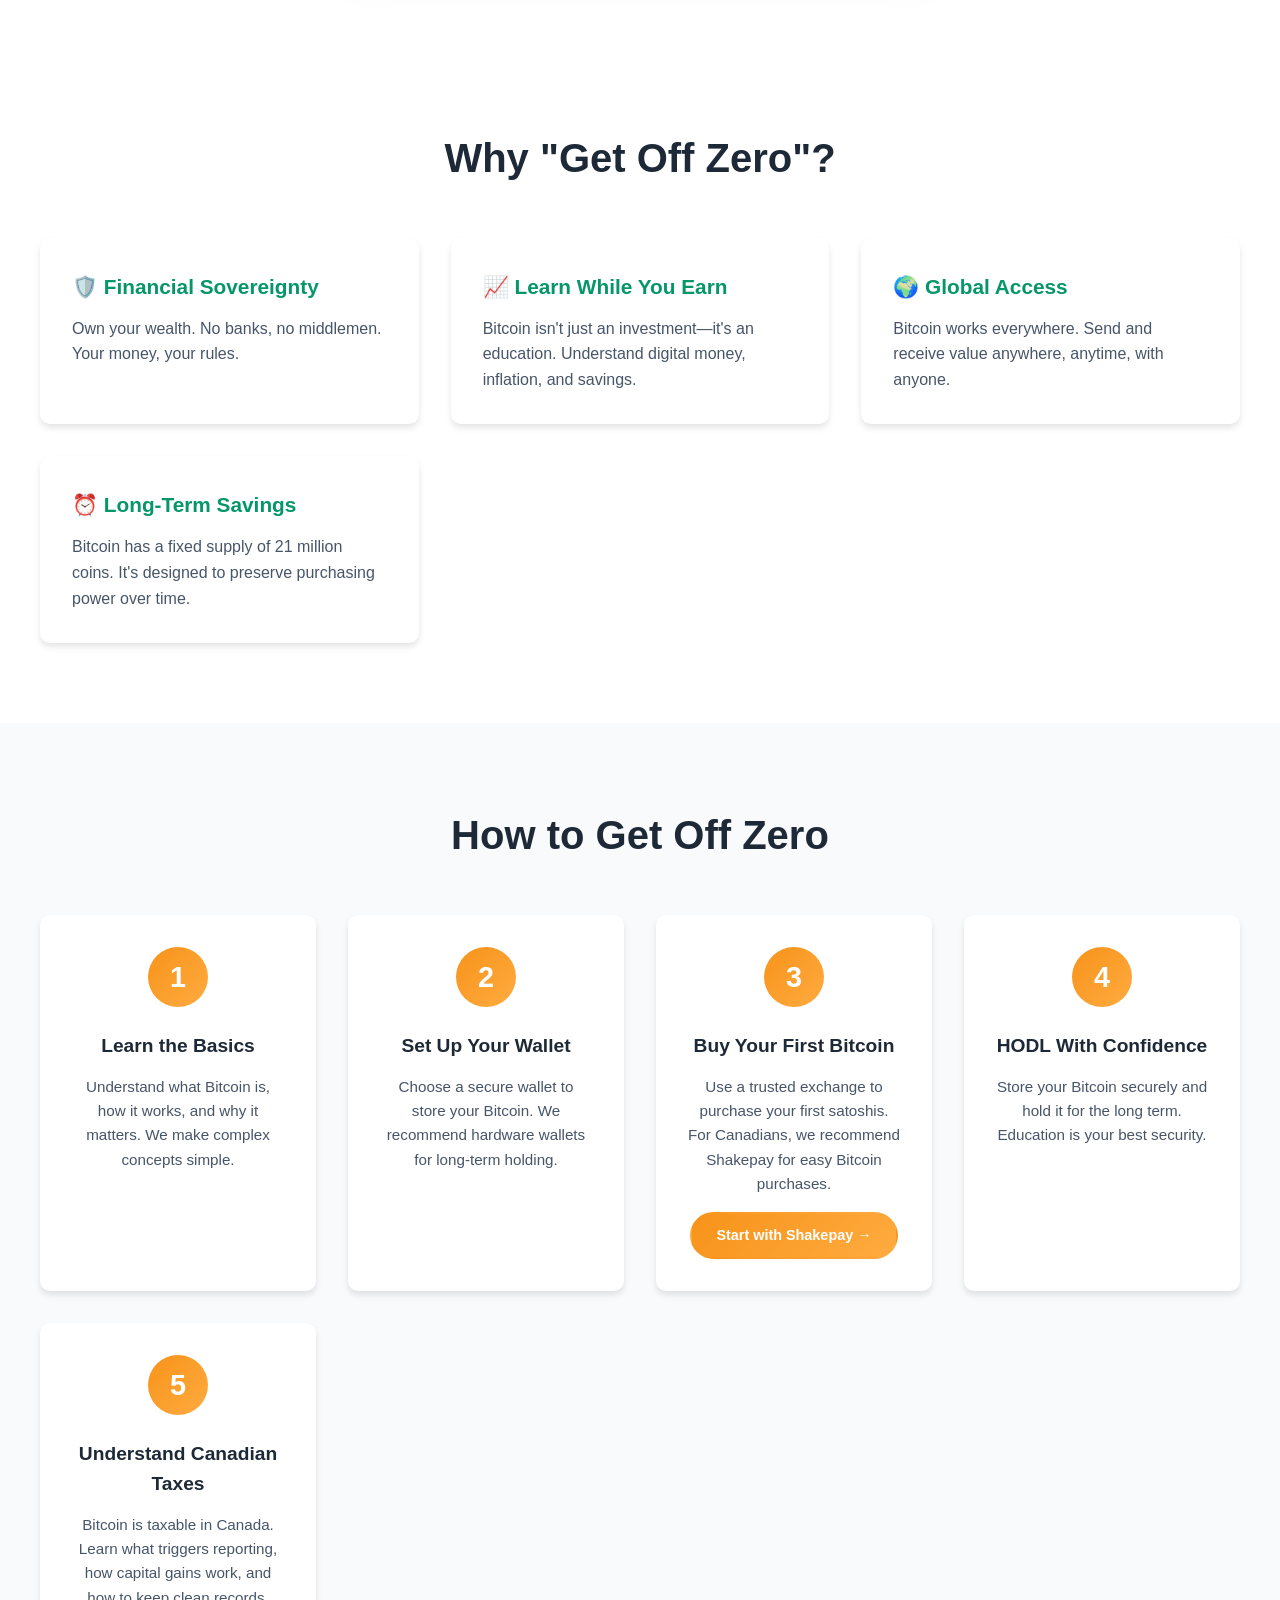
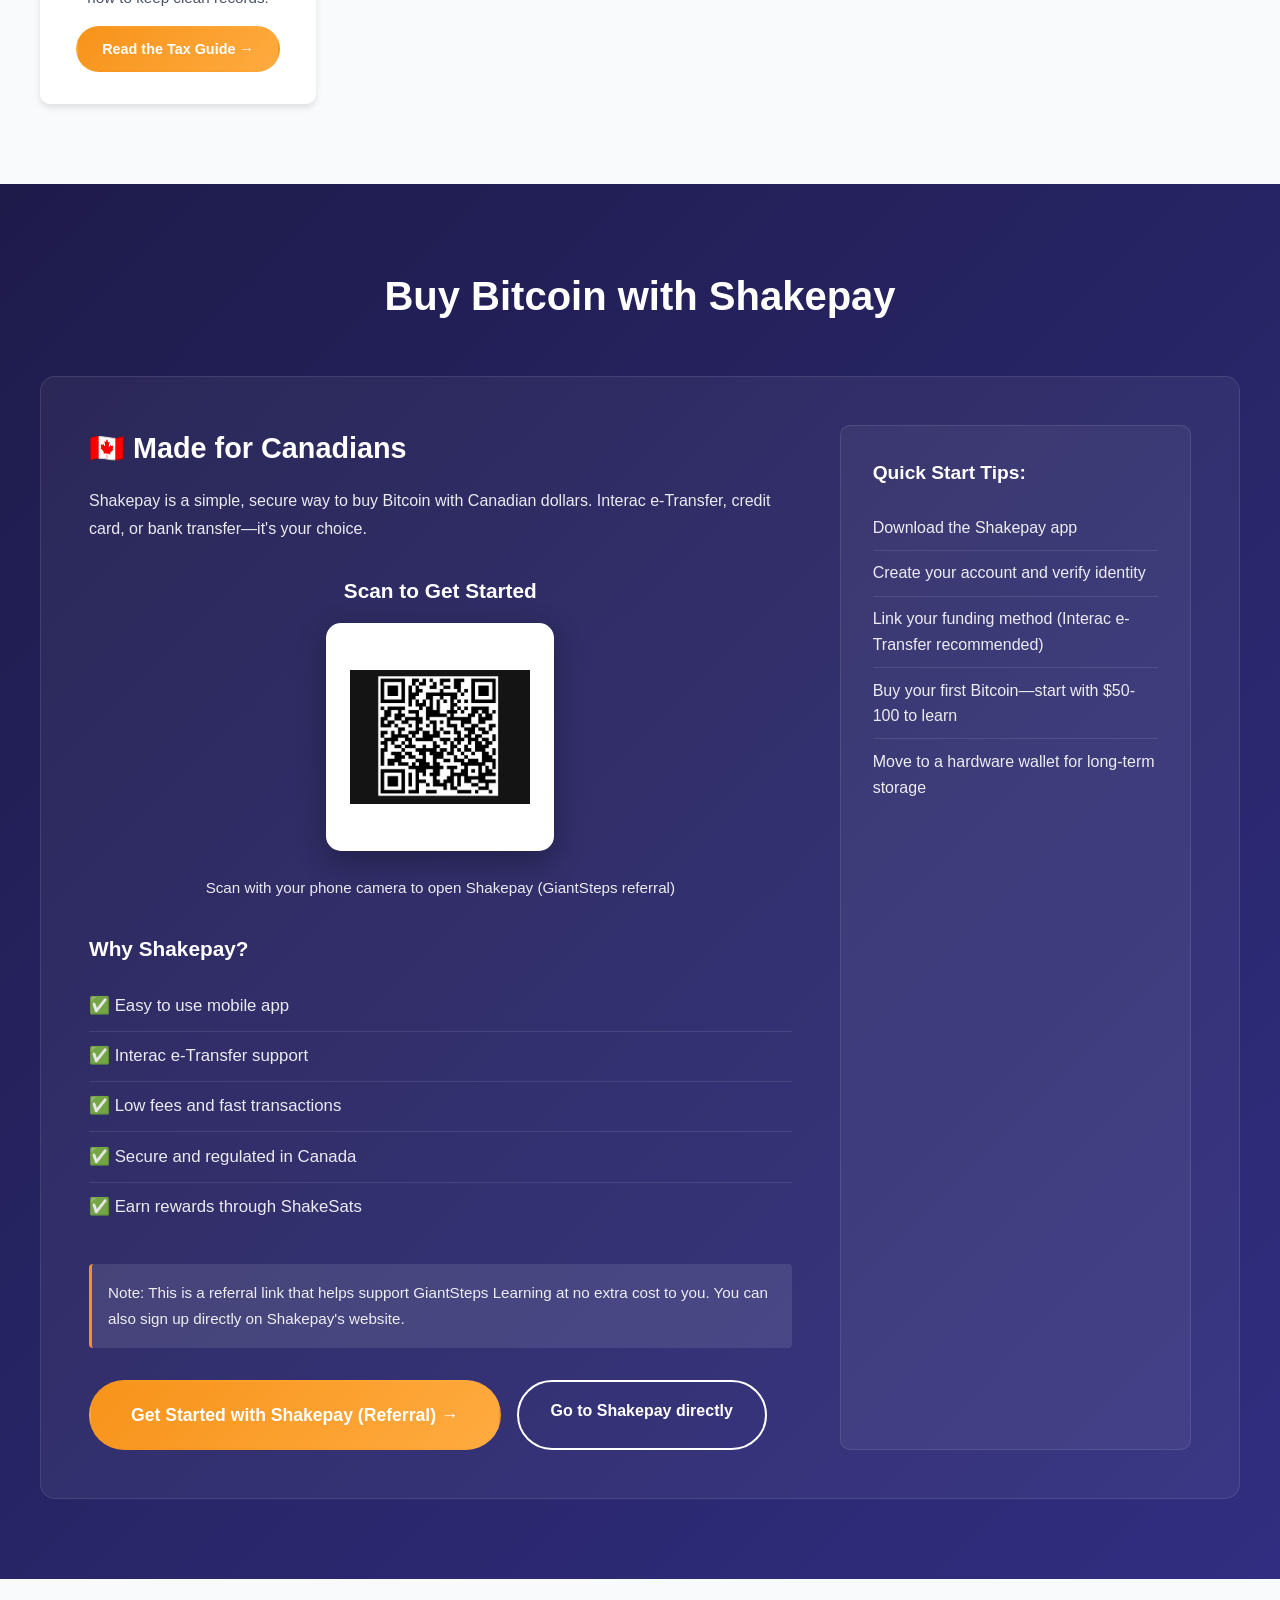
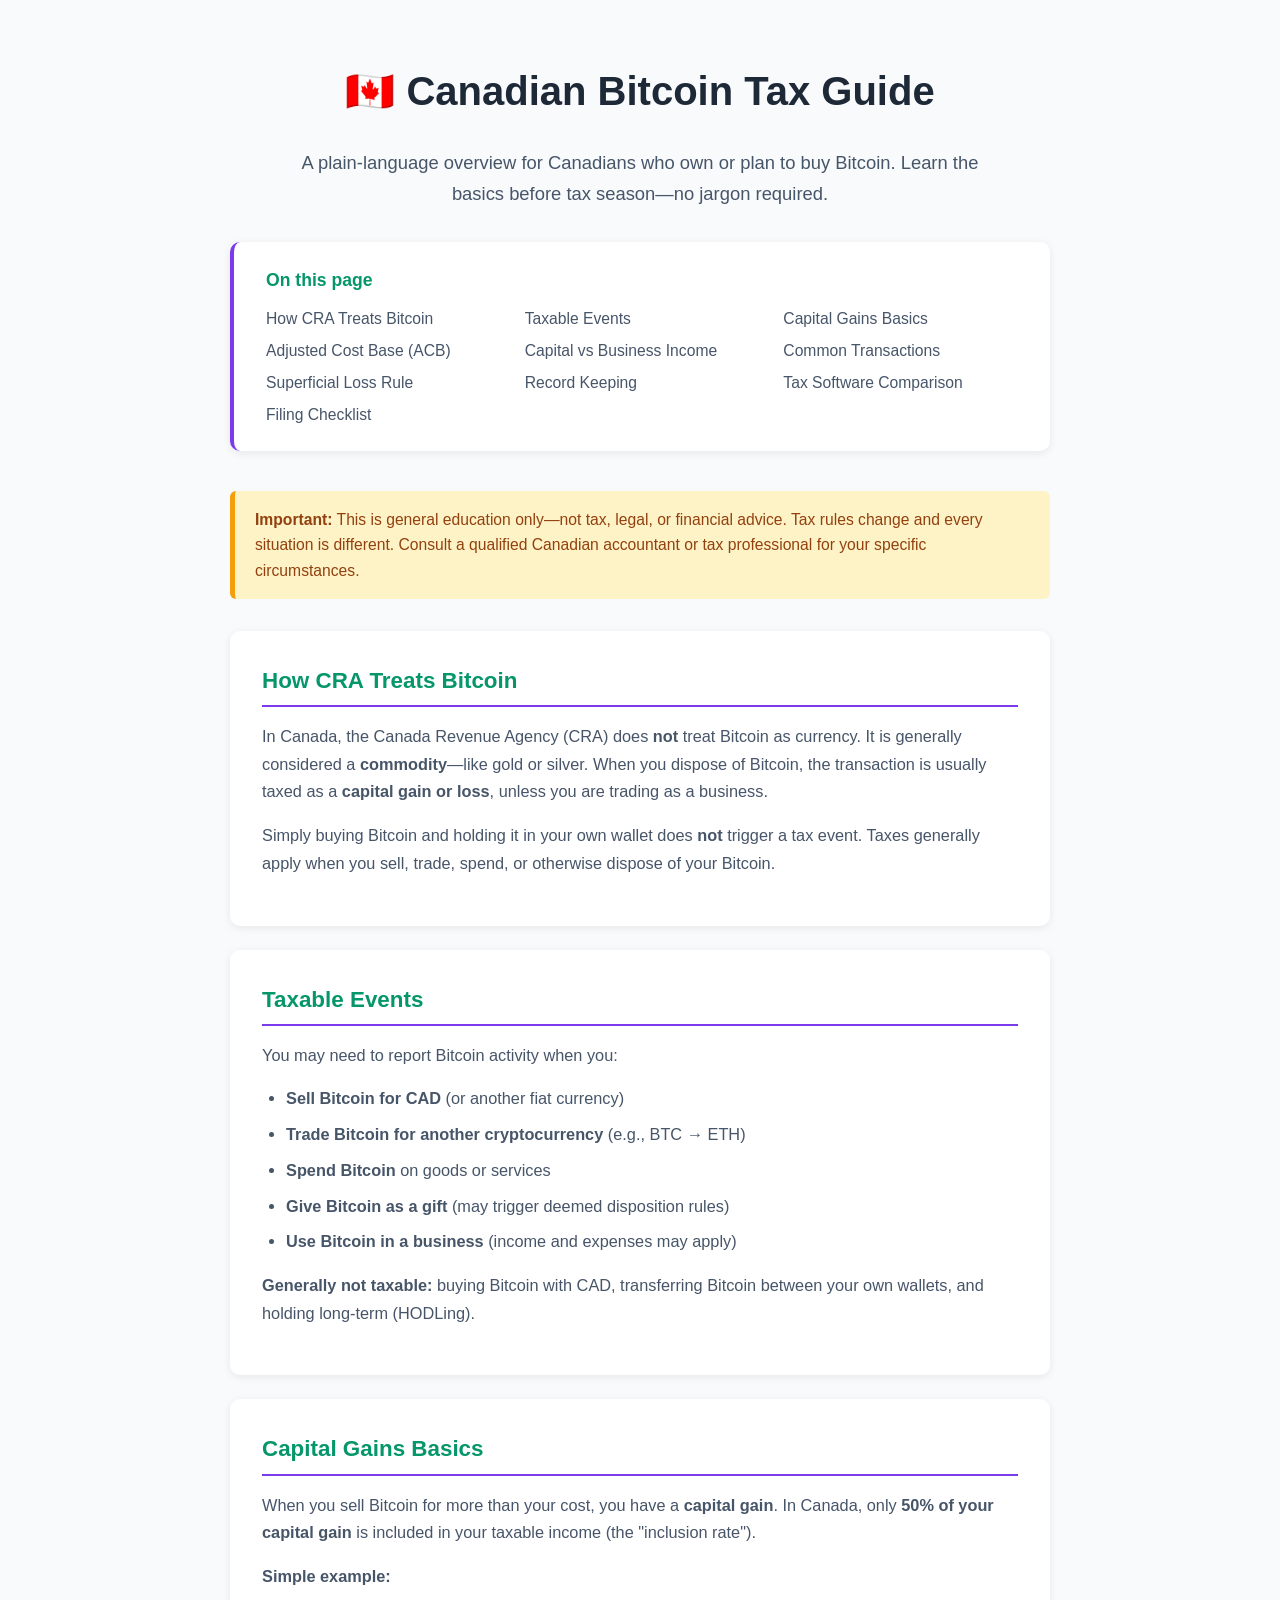
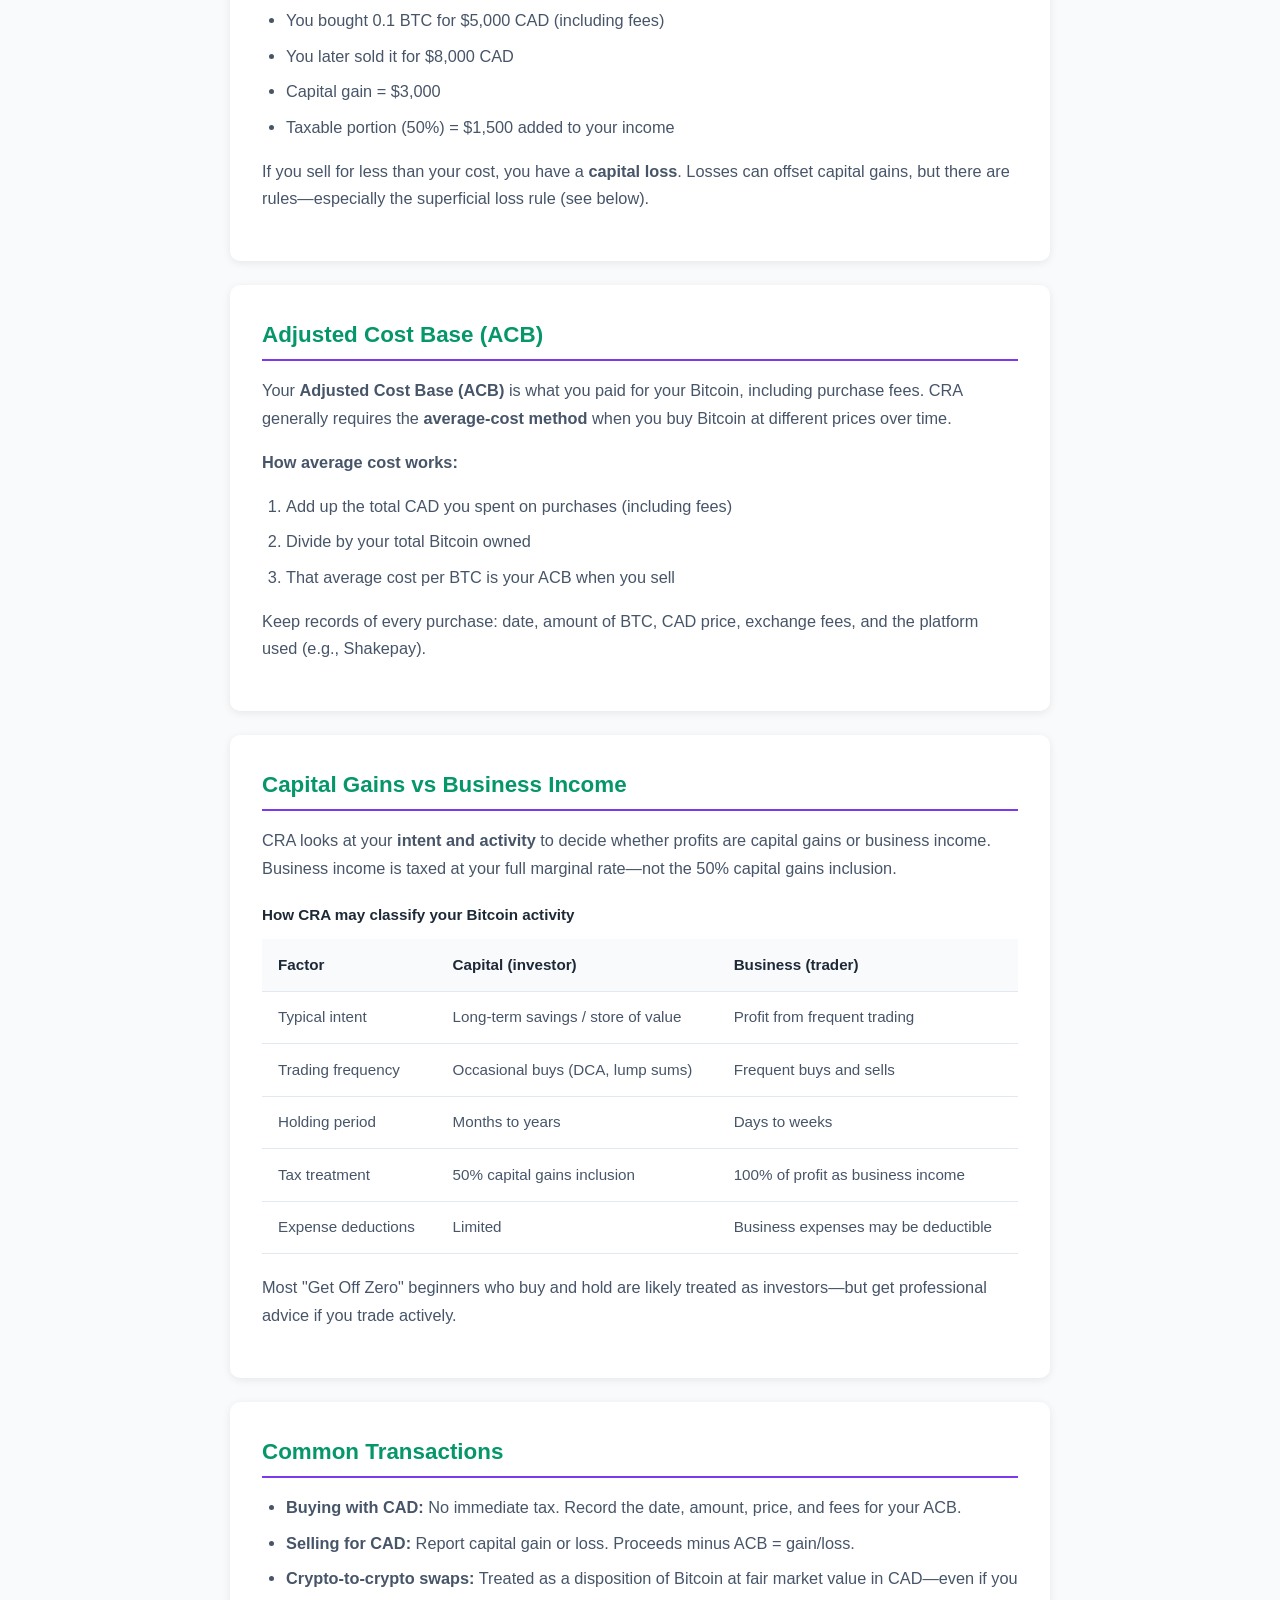
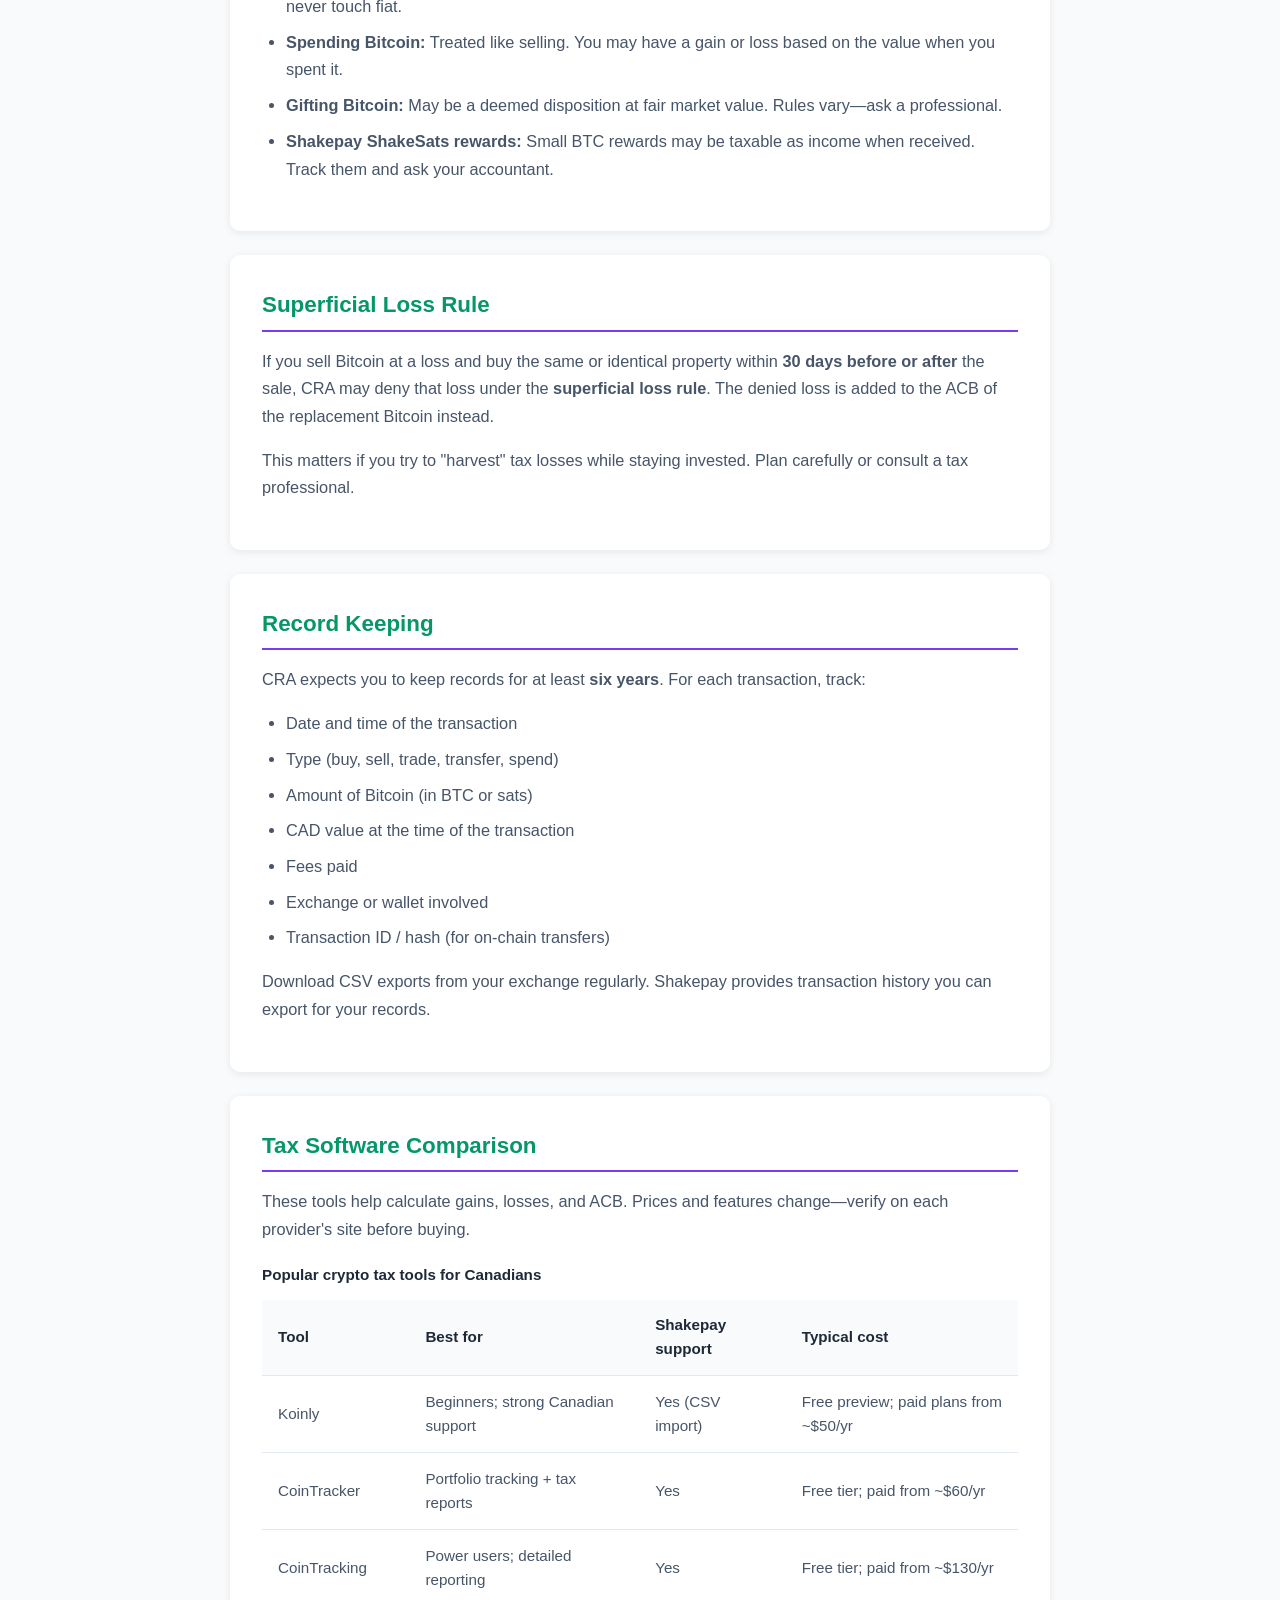
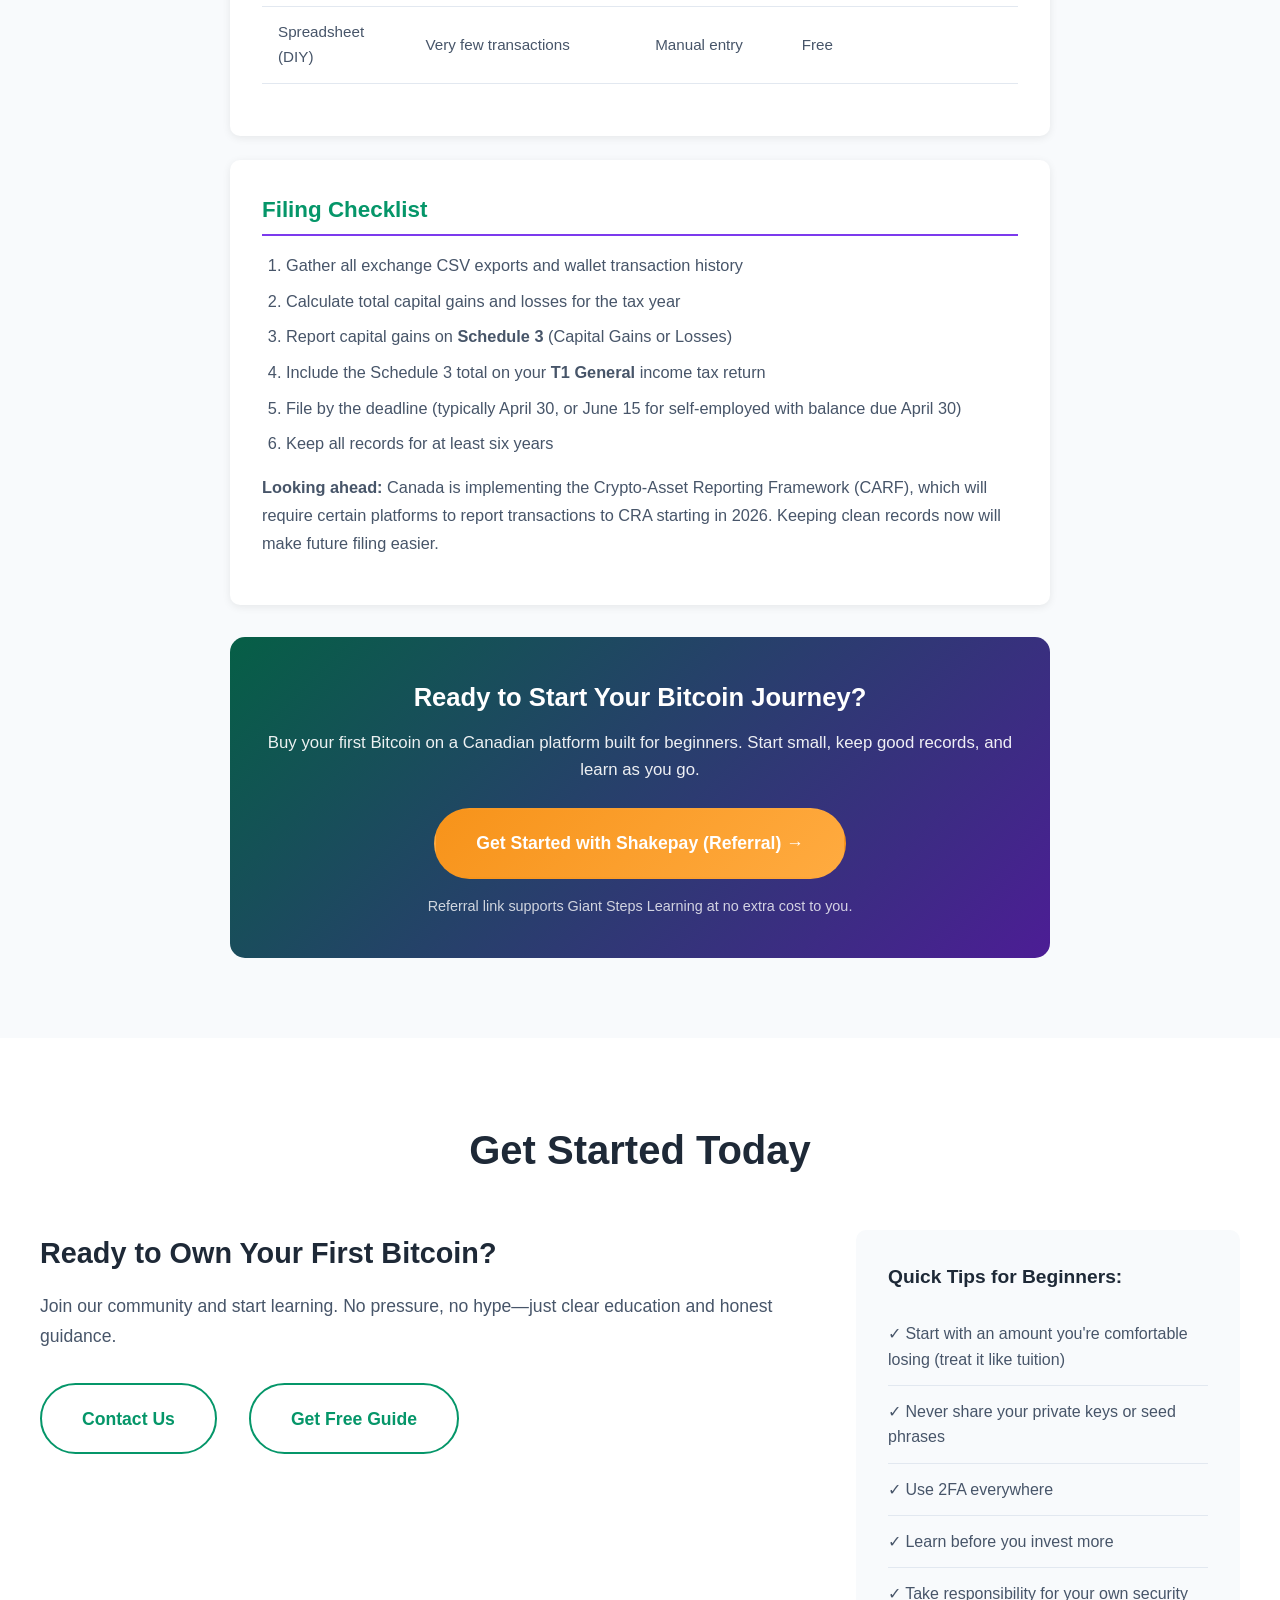
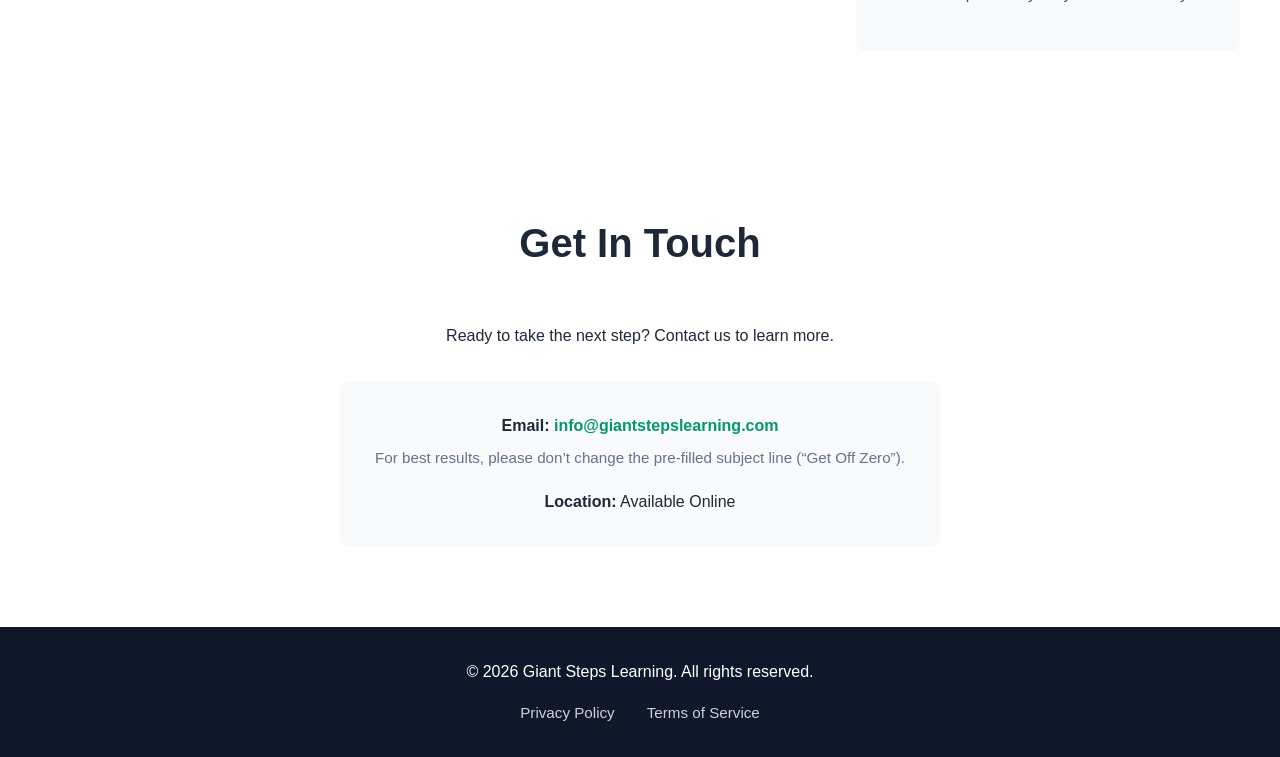
==== commit 1138f84c: "Show latest @CurtisBitcoin posts in X section" ====
--- a/index.html
+++ b/index.html
@@ -60,27 +60,8 @@
             
             <div class="x-follow-card">
                 <div class="x-follow-content">
-                    <div class="x-profile-header">
-                        <div class="x-profile-avatar">
-                            <svg viewBox="0 0 24 24" fill="currentColor" class="x-logo">
-                                <path d="M18.244 2.25h3.308l-7.227 8.26 8.502 11.24H16.17l-5.214-6.817L4.99 21.75H1.68l7.73-8.835L1.254 2.25H8.08l4.713 6.231zm-1.161 17.52h1.833L7.084 4.126H5.117z"/>
-                            </svg>
-                        </div>
-                        <div class="x-profile-info">
-                            <h3>@CurtisBitcoin</h3>
-                            <p>Giant Steps Learning</p>
-                            <p class="x-post-count">47 posts and counting</p>
-                        </div>
-                    </div>
-                    
-                    <p class="x-follow-description">
-                        Helping people get off zero Bitcoin. Education, tips, and the #OffZero movement.
-                    </p>
-                    
-                    <div class="x-featured-tags">
-                        <span class="x-tag">#OffZero</span>
-                        <span class="x-tag">#Bitcoin</span>
-                        <span class="x-tag">#FinancialSovereignty</span>
+                    <div class="x-timeline-embed">
+                        <a class="twitter-timeline" data-height="500" data-theme="light" href="https://twitter.com/CurtisBitcoin?ref_src=twsrc%5Etfw">Posts by @CurtisBitcoin</a> <script async src="https://platform.twitter.com/widgets.js" charset="utf-8"></script>
                     </div>
                     
                     <div class="x-follow-cta">
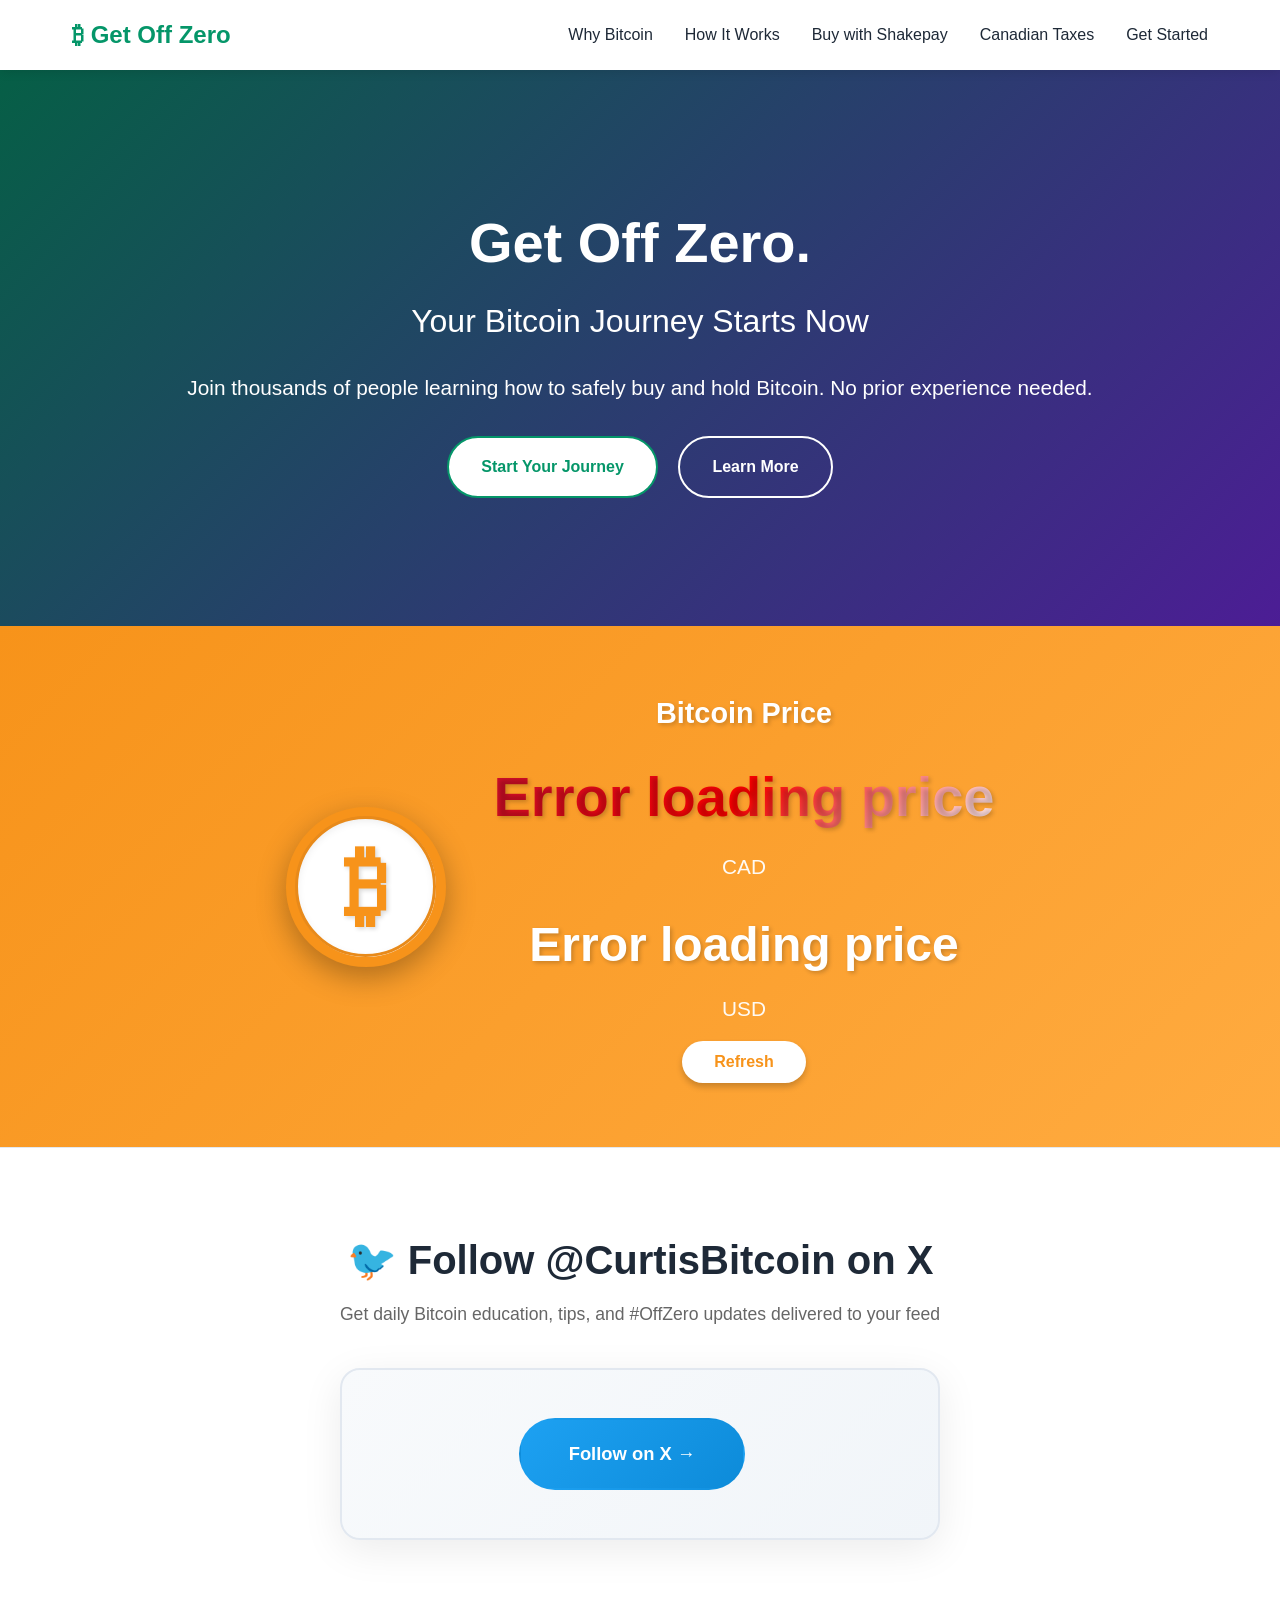
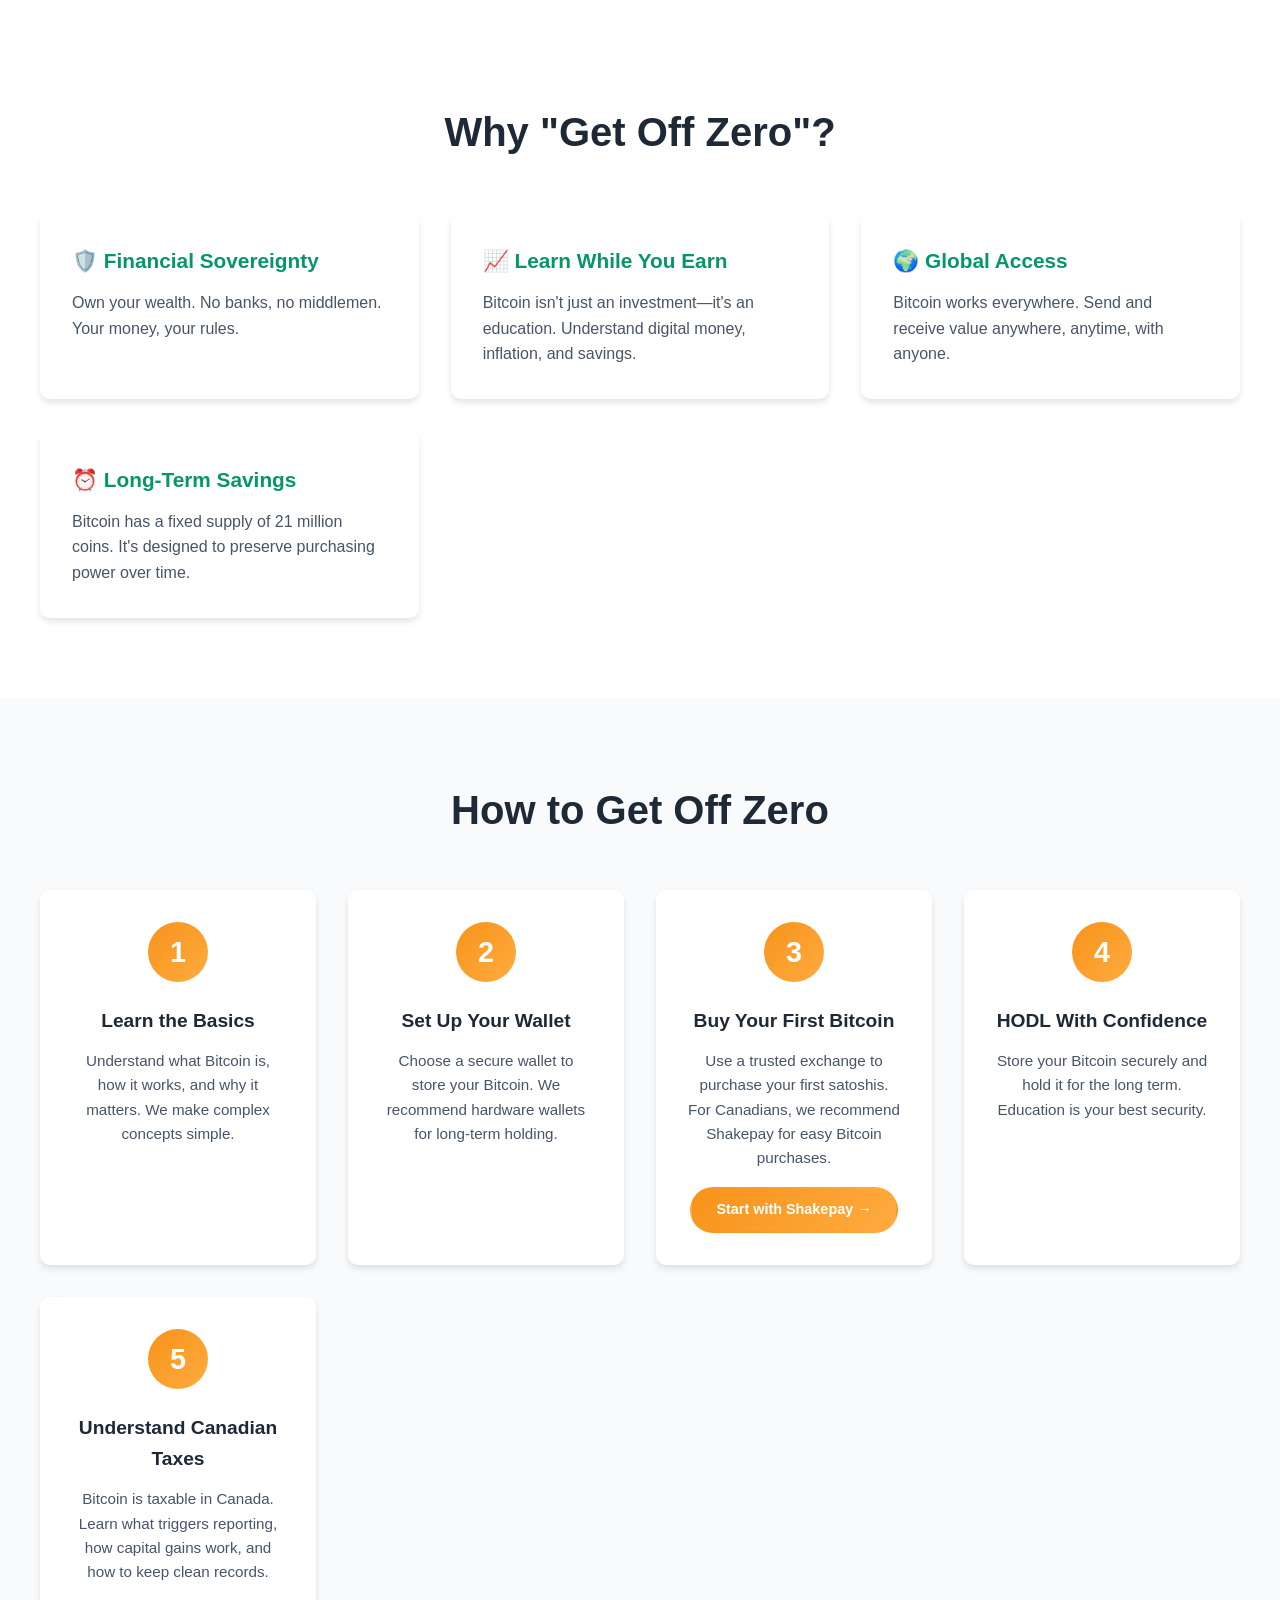
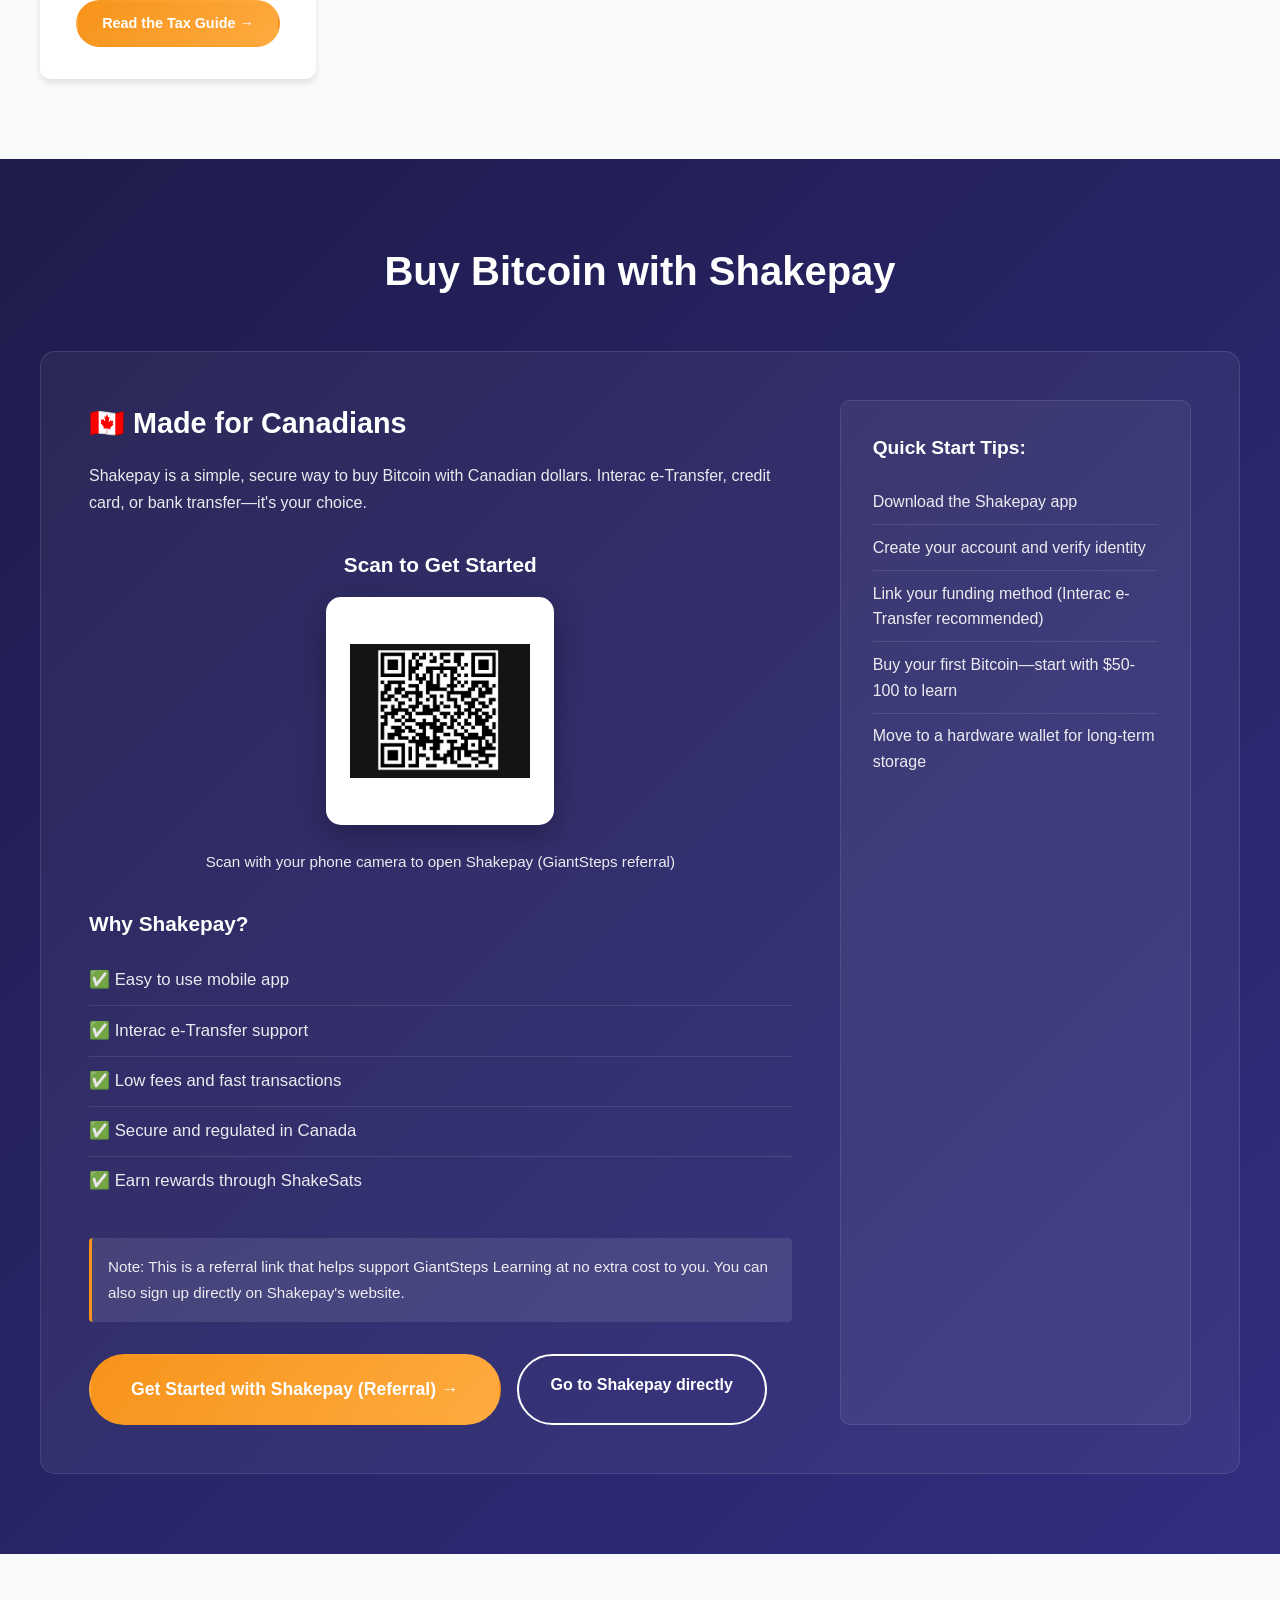
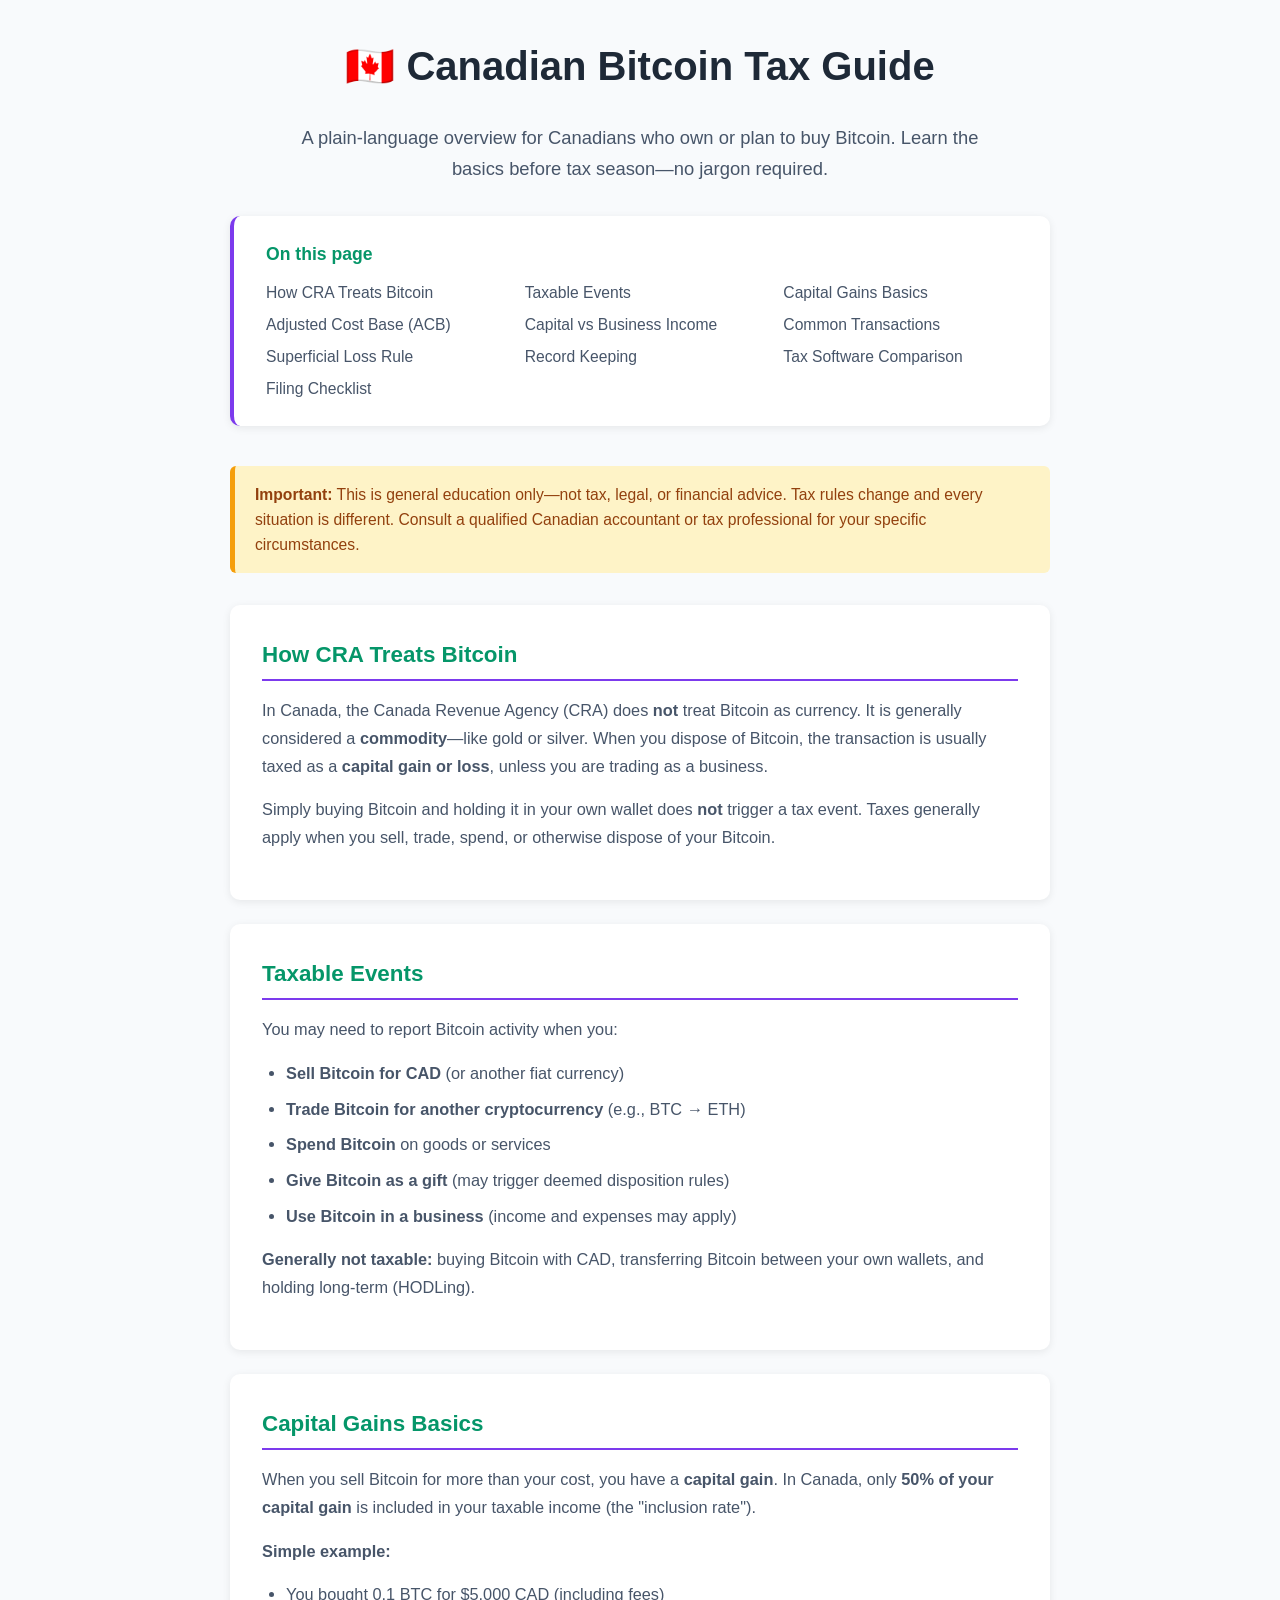
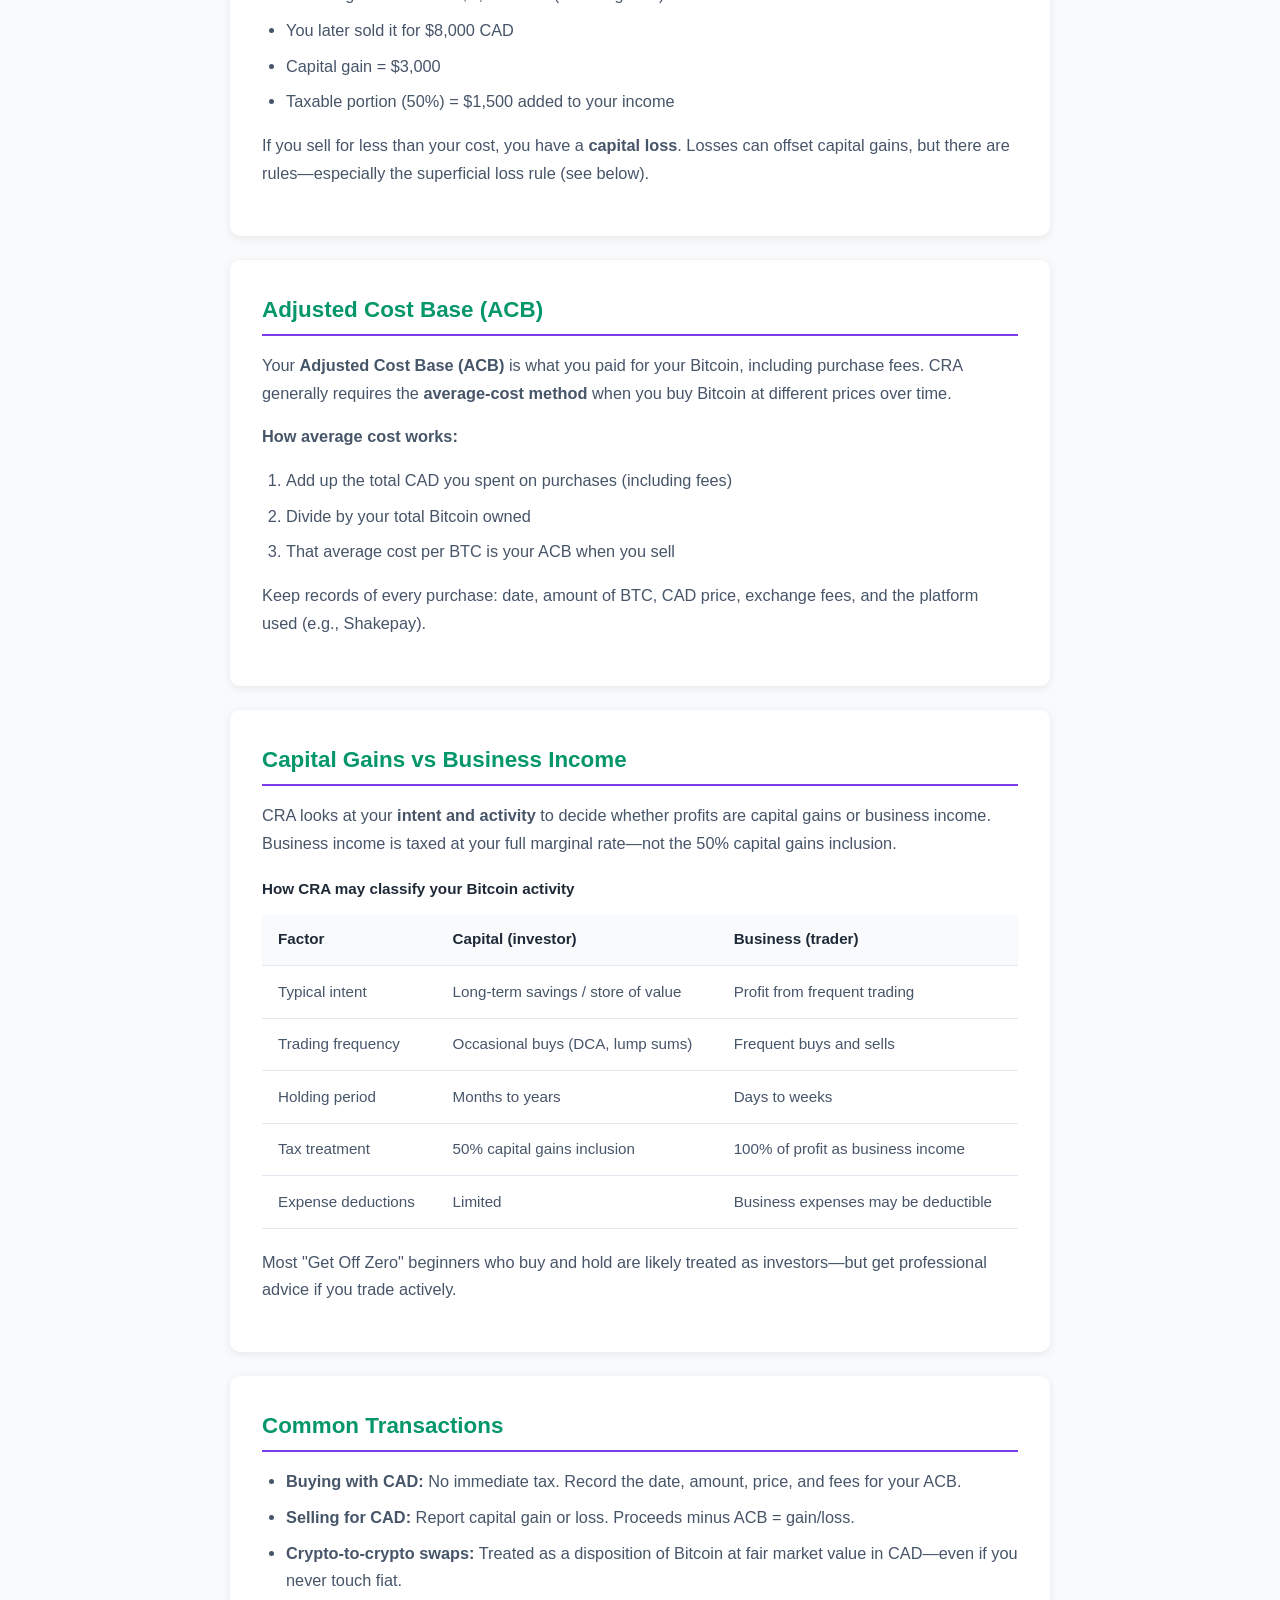
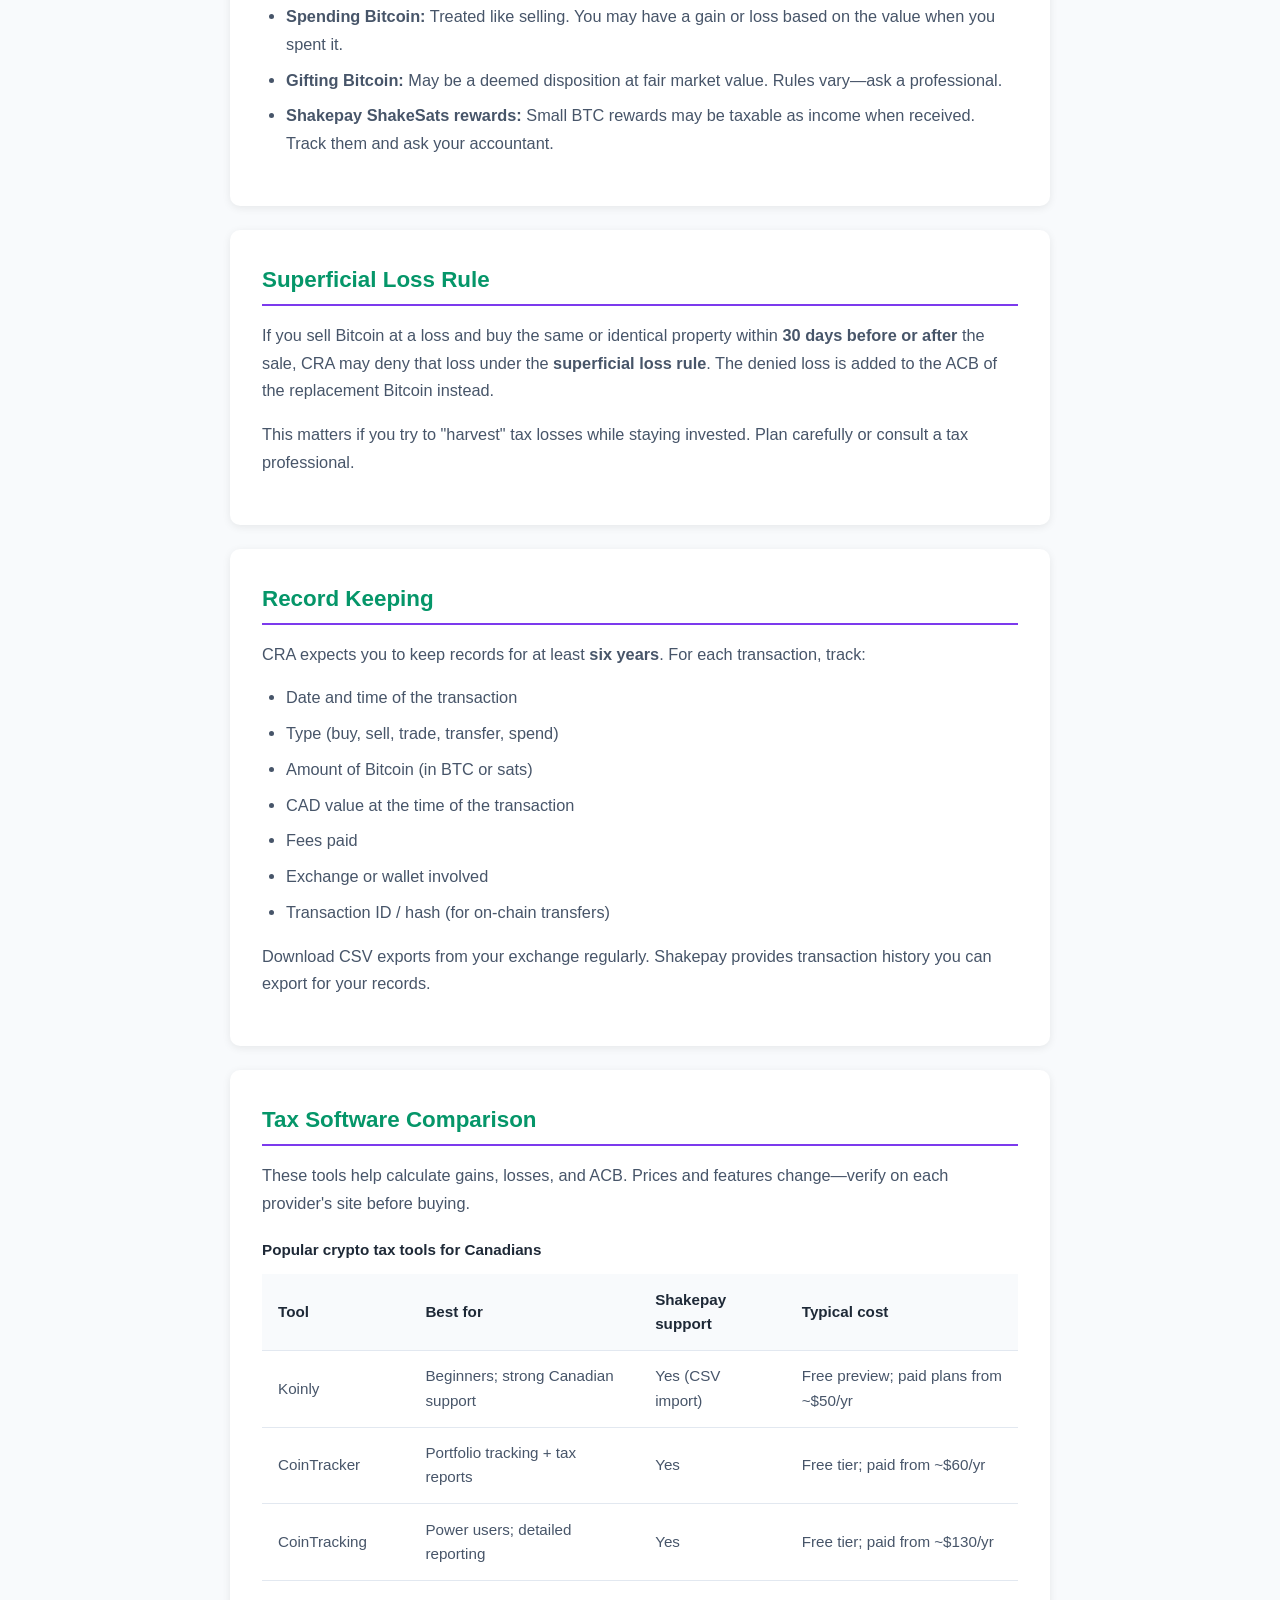
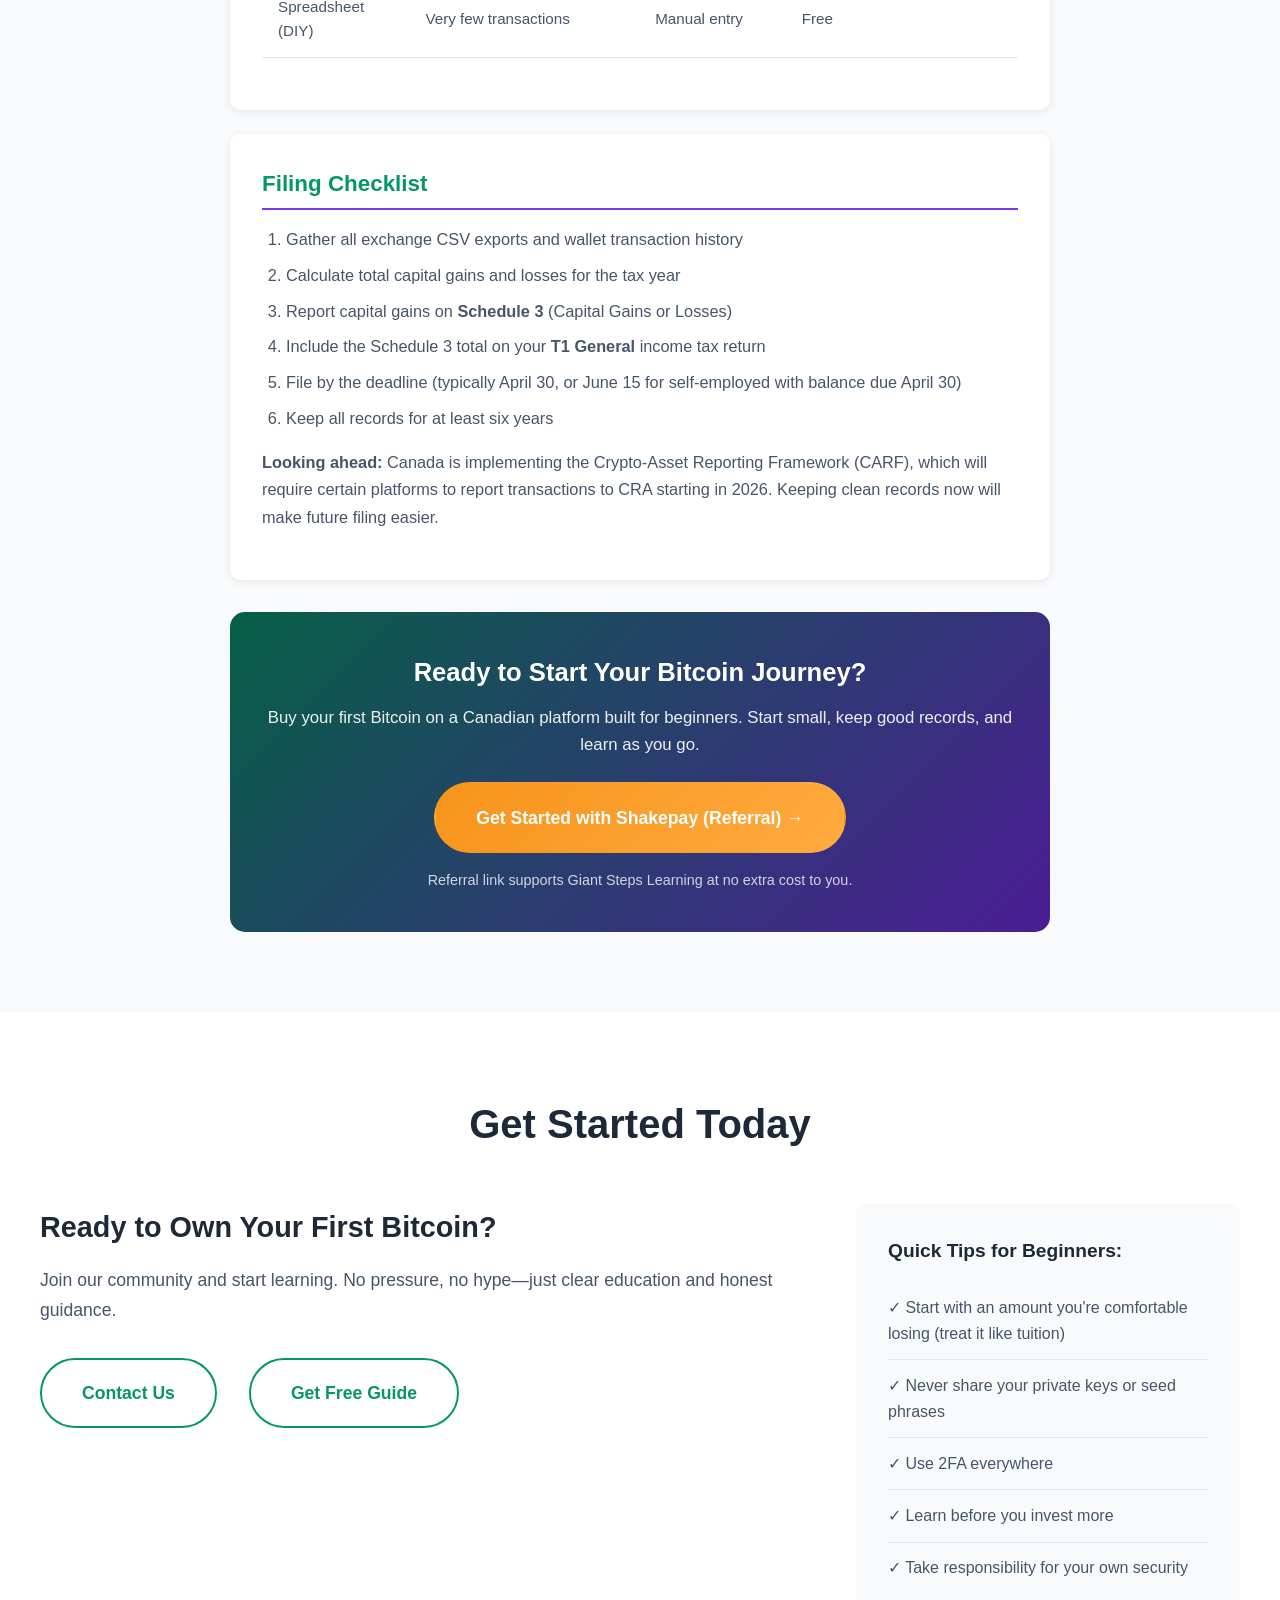
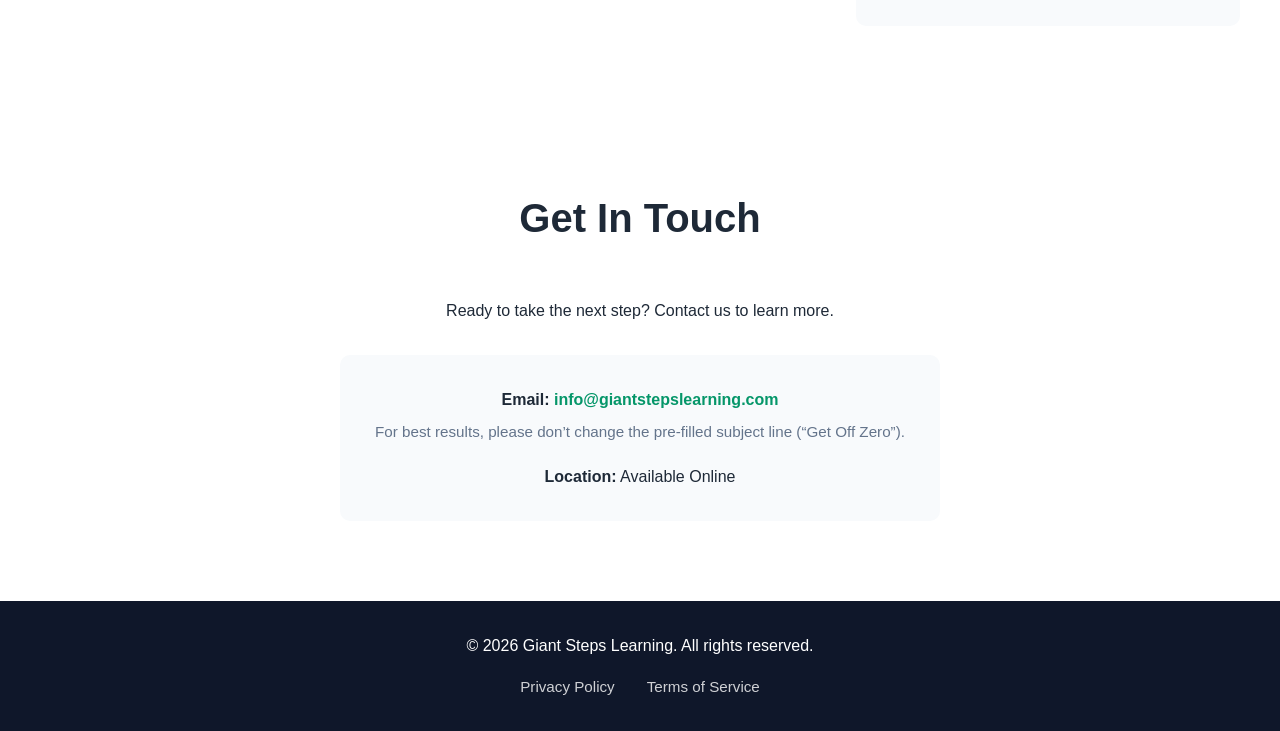
==== commit 597c1155: "Simplify X section to Follow button" ====
--- a/index.html
+++ b/index.html
@@ -60,10 +60,6 @@
             
             <div class="x-follow-card">
                 <div class="x-follow-content">
-                    <div class="x-timeline-embed">
-                        <a class="twitter-timeline" data-height="500" data-theme="light" href="https://twitter.com/CurtisBitcoin?ref_src=twsrc%5Etfw">Posts by @CurtisBitcoin</a> <script async src="https://platform.twitter.com/widgets.js" charset="utf-8"></script>
-                    </div>
-                    
                     <div class="x-follow-cta">
                         <a href="https://x.com/CurtisBitcoin" target="_blank" rel="noopener noreferrer" class="cta-button x-button-large">Follow on X →</a>
                     </div>
--- a/style.css
+++ b/style.css
@@ -786,82 +786,6 @@
     text-align: center;
 }
 
-.x-profile-header {
-    display: flex;
-    align-items: center;
-    justify-content: center;
-    gap: 1.5rem;
-    margin-bottom: 2rem;
-}
-
-.x-profile-avatar {
-    width: 80px;
-    height: 80px;
-    border-radius: 50%;
-    background: linear-gradient(135deg, #1DA1F2 0%, #0d8bd9 100%);
-    display: flex;
-    align-items: center;
-    justify-content: center;
-    box-shadow: 0 4px 15px rgba(29, 161, 242, 0.3);
-}
-
-.x-logo {
-    width: 45px;
-    height: 45px;
-    color: #fff;
-}
-
-.x-profile-info {
-    text-align: left;
-}
-
-.x-profile-info h3 {
-    font-size: 1.5rem;
-    color: #1e2937;
-    margin-bottom: 0.3rem;
-}
-
-.x-profile-info > p {
-    font-size: 0.95rem;
-    color: #666;
-    margin: 0.3rem 0;
-}
-
-.x-post-count {
-    color: #1DA1F2 !important;
-    font-weight: 600;
-}
-
-.x-follow-description {
-    font-size: 1.1rem;
-    color: #475569;
-    line-height: 1.6;
-    margin-bottom: 2rem;
-}
-
-.x-featured-tags {
-    display: flex;
-    justify-content: center;
-    gap: 0.8rem;
-    margin-bottom: 2rem;
-    flex-wrap: wrap;
-}
-
-.x-tag {
-    background: #e8f5fe;
-    color: #1DA1F2;
-    padding: 0.5rem 1rem;
-    border-radius: 20px;
-    font-size: 0.9rem;
-    font-weight: 600;
-    transition: transform 0.2s, background 0.2s;
-}
-
-.x-tag:hover {
-    transform: translateY(-2px);
-    background: #d1e9fd;
-}
-
 .x-button-large {
     background: linear-gradient(135deg, #1DA1F2 0%, #0d8bd9 100%);
     color: #fff;
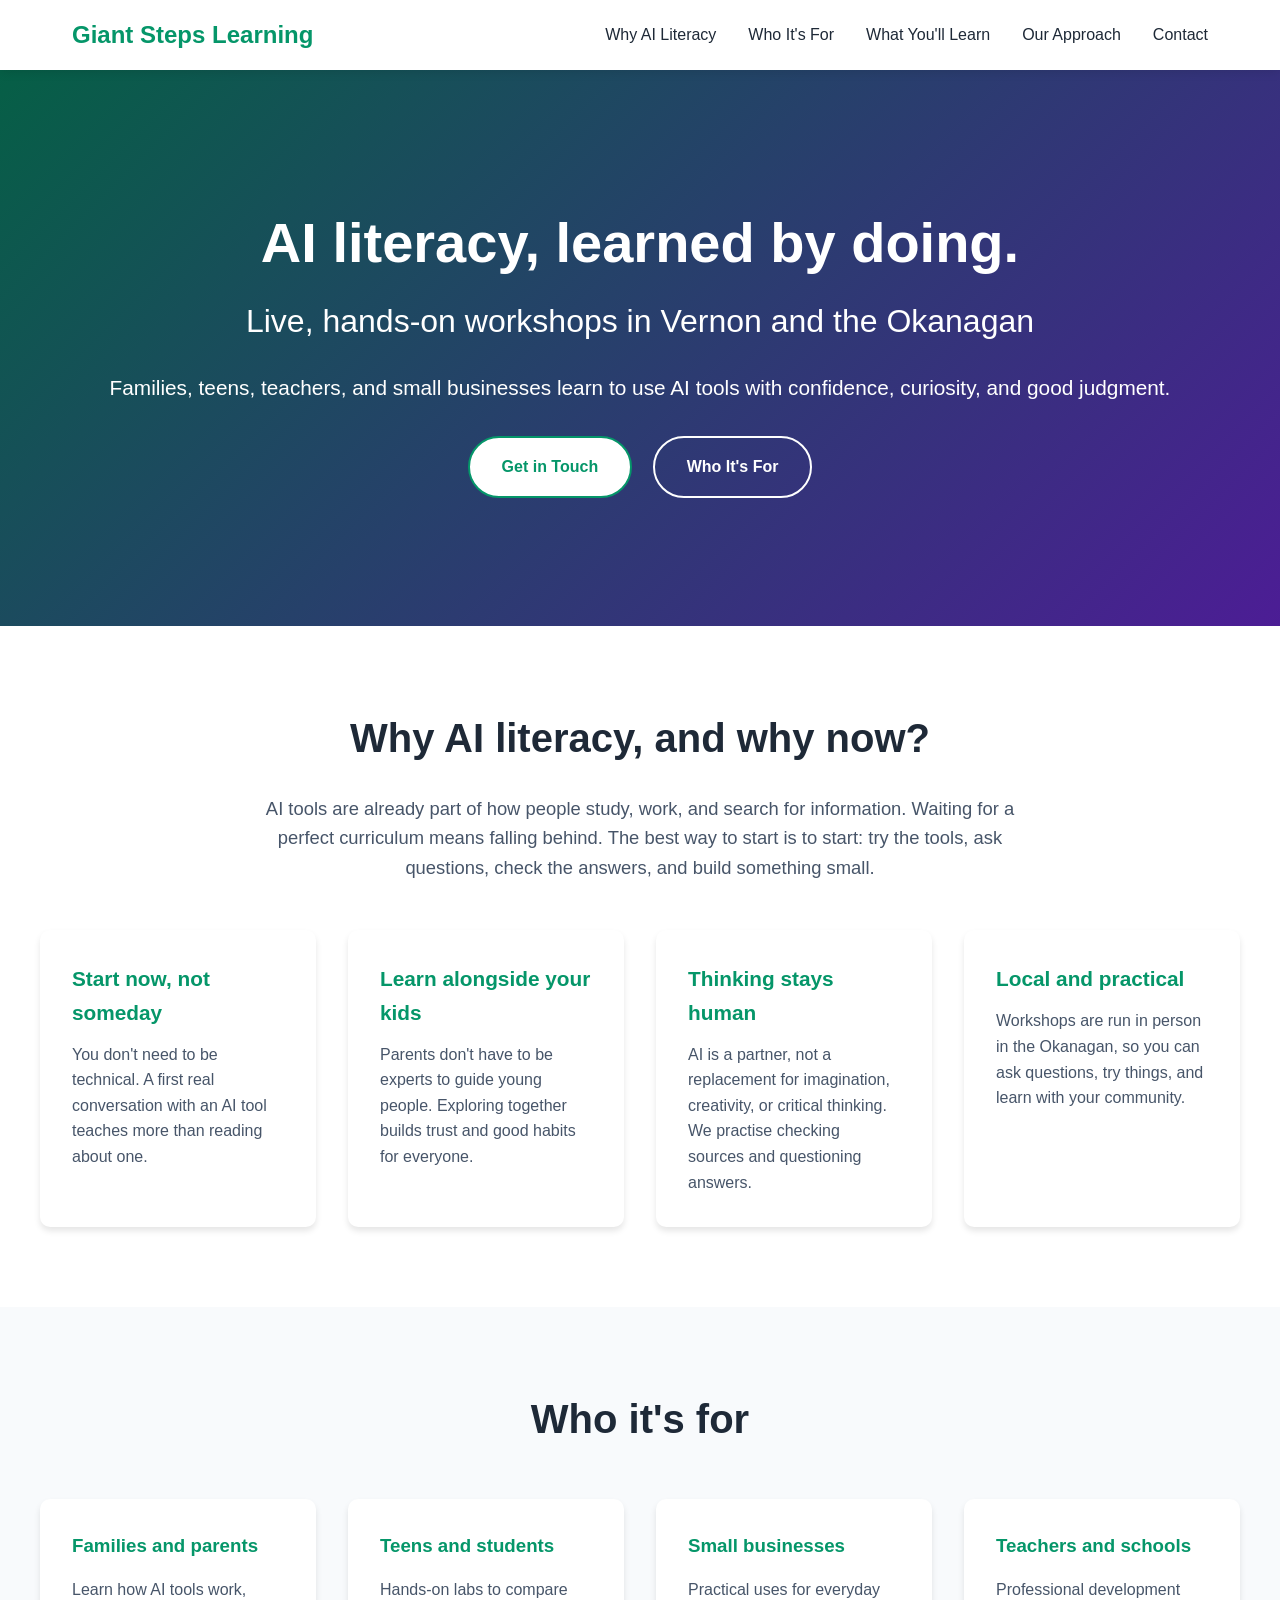
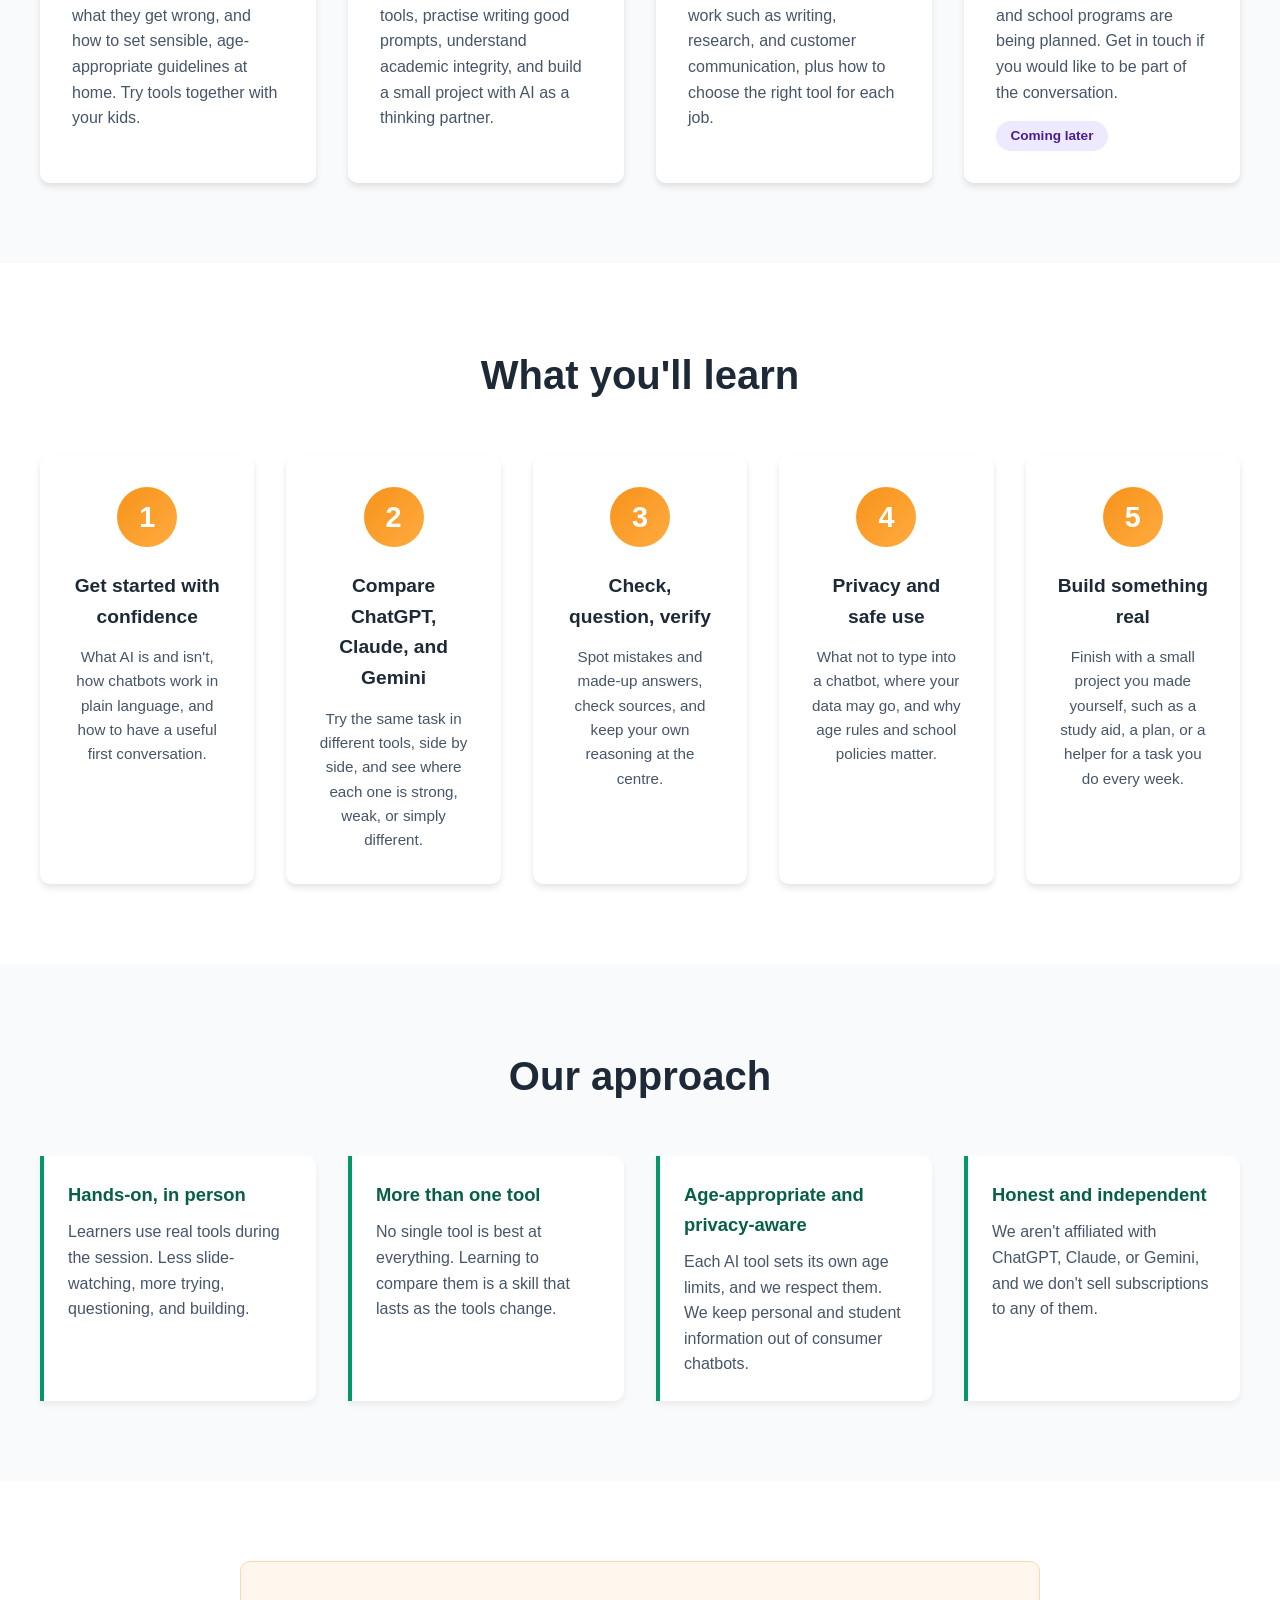
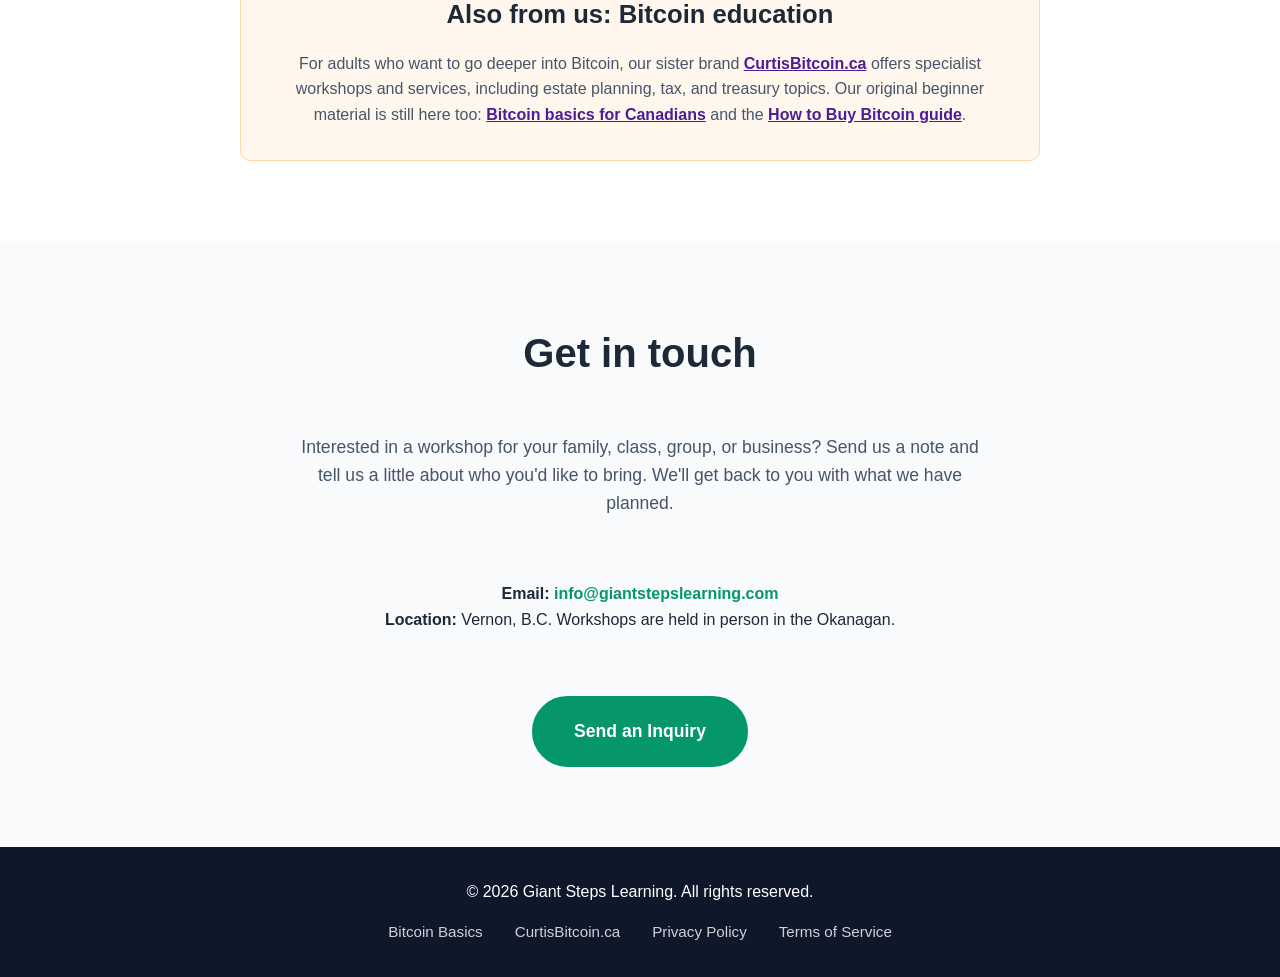
==== commit b03441f3: "Relaunch Giant Steps Learning around AI literacy; move Bitcoin basics to bitcoin.html" ====
--- a/index.html
+++ b/index.html
@@ -3,429 +3,160 @@
 <head>
     <meta charset="UTF-8">
     <meta name="viewport" content="width=device-width, initial-scale=1.0">
-    <title>Get Off Zero with Bitcoin | Giant Steps Learning</title>
-    <meta name="description" content="Learn how to buy and hold Bitcoin in Canada. Free beginner guide, Shakepay tips, and a plain-language Canadian Bitcoin tax overview from Giant Steps Learning.">
-    <link rel="stylesheet" href="style.css?v=20260701">
-    <script async src="https://pagead2.googlesyndication.com/pagead/js/adsbygoogle.js?client=ca-pub-6392937015017586"
-     crossorigin="anonymous"></script>
+    <title>AI Literacy Workshops in Vernon, B.C. | Giant Steps Learning</title>
+    <meta name="description" content="Giant Steps Learning offers live, hands-on AI literacy workshops in Vernon and the Okanagan for families, teens, teachers, and small businesses. Learn ChatGPT, Claude, and Gemini side by side.">
+    <link rel="stylesheet" href="style.css?v=20261115">
 </head>
 <body>
     <nav>
         <div class="nav-container">
-            <div class="logo">₿ Get Off Zero</div>
+            <a class="logo" href="index.html">Giant Steps Learning</a>
             <ul class="nav-links">
-                <li><a href="#why-btc">Why Bitcoin</a></li>
-                <li><a href="#how-it-works">How It Works</a></li>
-                <li><a href="#shakepay">Buy with Shakepay</a></li>
-                <li><a href="#tax-guide">Canadian Taxes</a></li>
-                <li><a href="#get-started">Get Started</a></li>
+                <li><a href="#why-ai">Why AI Literacy</a></li>
+                <li><a href="#who-its-for">Who It's For</a></li>
+                <li><a href="#what-you-learn">What You'll Learn</a></li>
+                <li><a href="#approach">Our Approach</a></li>
+                <li><a href="#contact">Contact</a></li>
             </ul>
         </div>
     </nav>
 
     <section class="hero">
         <div class="hero-content">
-            <h1>Get Off Zero.</h1>
-            <h2>Your Bitcoin Journey Starts Now</h2>
-            <p>Join thousands of people learning how to safely buy and hold Bitcoin. No prior experience needed.</p>
-            <a href="#get-started" class="cta-button">Start Your Journey</a>
-            <a href="#why-btc" class="secondary-button">Learn More</a>
+            <h1>AI literacy, learned by doing.</h1>
+            <h2>Live, hands-on workshops in Vernon and the Okanagan</h2>
+            <p>Families, teens, teachers, and small businesses learn to use AI tools with confidence, curiosity, and good judgment.</p>
+            <a href="#contact" class="cta-button">Get in Touch</a>
+            <a href="#who-its-for" class="secondary-button">Who It's For</a>
         </div>
     </section>
 
-    <!-- Bitcoin Price Tracker -->
-    <section class="btc-tracker">
-        <div class="btc-tracker-content">
-            <div class="btc-logo">
-                <div class="btc-circle">
-                    <span class="btc-symbol">₿</span>
+    <section id="why-ai" class="section">
+        <div class="container">
+            <h2>Why AI literacy, and why now?</h2>
+            <p class="section-lead">AI tools are already part of how people study, work, and search for information. Waiting for a perfect curriculum means falling behind. The best way to start is to start: try the tools, ask questions, check the answers, and build something small.</p>
+            <div class="why-btc-grid four-up">
+                <div class="btc-benefit">
+                    <h3>Start now, not someday</h3>
+                    <p>You don't need to be technical. A first real conversation with an AI tool teaches more than reading about one.</p>
                 </div>
-            </div>
-            <div class="btc-info">
-                <h3>Bitcoin Price</h3>
-                <p class="btc-price" id="btcPrice">Loading...</p>
-                <p class="btc-currency">CAD</p>
-                <p class="btc-price-usd" id="btcPriceUSD">Loading...</p>
-                <p class="btc-currency">USD</p>
-                <button class="btc-refresh" onclick="fetchBTCPrice()">Refresh</button>
-            </div>
-        </div>
-    </section>
-
-    <!-- X Follow Card -->
-    <section class="x-feed-section">
-        <div class="container">
-            <h2>🐦 Follow @CurtisBitcoin on X</h2>
-            <p class="x-feed-subtitle">Get daily Bitcoin education, tips, and #OffZero updates delivered to your feed</p>
-            
-            <div class="x-follow-card">
-                <div class="x-follow-content">
-                    <div class="x-follow-cta">
-                        <a href="https://x.com/CurtisBitcoin" target="_blank" rel="noopener noreferrer" class="cta-button x-button-large">Follow on X →</a>
-                    </div>
+                <div class="btc-benefit">
+                    <h3>Learn alongside your kids</h3>
+                    <p>Parents don't have to be experts to guide young people. Exploring together builds trust and good habits for everyone.</p>
+                </div>
+                <div class="btc-benefit">
+                    <h3>Thinking stays human</h3>
+                    <p>AI is a partner, not a replacement for imagination, creativity, or critical thinking. We practise checking sources and questioning answers.</p>
+                </div>
+                <div class="btc-benefit">
+                    <h3>Local and practical</h3>
+                    <p>Workshops are run in person in the Okanagan, so you can ask questions, try things, and learn with your community.</p>
                 </div>
             </div>
         </div>
     </section>
 
-    <section id="why-btc" class="section">
+    <section id="who-its-for" class="section alt-bg">
         <div class="container">
-            <h2>Why "Get Off Zero"?</h2>
-            <div class="why-btc-grid">
-                <div class="btc-benefit">
-                    <h3>🛡️ Financial Sovereignty</h3>
-                    <p>Own your wealth. No banks, no middlemen. Your money, your rules.</p>
+            <h2>Who it's for</h2>
+            <div class="services-grid four-up">
+                <div class="service-card">
+                    <h3>Families and parents</h3>
+                    <p>Learn how AI tools work, what they get wrong, and how to set sensible, age-appropriate guidelines at home. Try tools together with your kids.</p>
                 </div>
-                <div class="btc-benefit">
-                    <h3>📈 Learn While You Earn</h3>
-                    <p>Bitcoin isn't just an investment—it's an education. Understand digital money, inflation, and savings.</p>
+                <div class="service-card">
+                    <h3>Teens and students</h3>
+                    <p>Hands-on labs to compare tools, practise writing good prompts, understand academic integrity, and build a small project with AI as a thinking partner.</p>
                 </div>
-                <div class="btc-benefit">
-                    <h3>🌍 Global Access</h3>
-                    <p>Bitcoin works everywhere. Send and receive value anywhere, anytime, with anyone.</p>
+                <div class="service-card">
+                    <h3>Small businesses</h3>
+                    <p>Practical uses for everyday work such as writing, research, and customer communication, plus how to choose the right tool for each job.</p>
                 </div>
-                <div class="btc-benefit">
-                    <h3>⏰ Long-Term Savings</h3>
-                    <p>Bitcoin has a fixed supply of 21 million coins. It's designed to preserve purchasing power over time.</p>
+                <div class="service-card">
+                    <h3>Teachers and schools</h3>
+                    <p>Professional development and school programs are being planned. Get in touch if you would like to be part of the conversation.</p>
+                    <span class="badge">Coming later</span>
                 </div>
             </div>
         </div>
     </section>
 
-    <section id="how-it-works" class="section alt-bg">
+    <section id="what-you-learn" class="section">
         <div class="container">
-            <h2>How to Get Off Zero</h2>
-            <div class="steps-container">
+            <h2>What you'll learn</h2>
+            <div class="steps-container five-up">
                 <div class="step">
                     <div class="step-number">1</div>
-                    <h3>Learn the Basics</h3>
-                    <p>Understand what Bitcoin is, how it works, and why it matters. We make complex concepts simple.</p>
+                    <h3>Get started with confidence</h3>
+                    <p>What AI is and isn't, how chatbots work in plain language, and how to have a useful first conversation.</p>
                 </div>
                 <div class="step">
                     <div class="step-number">2</div>
-                    <h3>Set Up Your Wallet</h3>
-                    <p>Choose a secure wallet to store your Bitcoin. We recommend hardware wallets for long-term holding.</p>
+                    <h3>Compare ChatGPT, Claude, and Gemini</h3>
+                    <p>Try the same task in different tools, side by side, and see where each one is strong, weak, or simply different.</p>
                 </div>
                 <div class="step">
                     <div class="step-number">3</div>
-                    <h3>Buy Your First Bitcoin</h3>
-                    <p>Use a trusted exchange to purchase your first satoshis. For Canadians, we recommend Shakepay for easy Bitcoin purchases.</p>
-                    <a href="https://shakepay.me/r/VNRET3X" class="step-cta" target="_blank" rel="noopener noreferrer">Start with Shakepay →</a>
+                    <h3>Check, question, verify</h3>
+                    <p>Spot mistakes and made-up answers, check sources, and keep your own reasoning at the centre.</p>
                 </div>
                 <div class="step">
                     <div class="step-number">4</div>
-                    <h3>HODL With Confidence</h3>
-                    <p>Store your Bitcoin securely and hold it for the long term. Education is your best security.</p>
+                    <h3>Privacy and safe use</h3>
+                    <p>What not to type into a chatbot, where your data may go, and why age rules and school policies matter.</p>
                 </div>
                 <div class="step">
                     <div class="step-number">5</div>
-                    <h3>Understand Canadian Taxes</h3>
-                    <p>Bitcoin is taxable in Canada. Learn what triggers reporting, how capital gains work, and how to keep clean records.</p>
-                    <a href="#tax-guide" class="step-cta">Read the Tax Guide →</a>
+                    <h3>Build something real</h3>
+                    <p>Finish with a small project you made yourself, such as a study aid, a plan, or a helper for a task you do every week.</p>
                 </div>
             </div>
         </div>
     </section>
 
-    <!-- Shakepay Section -->
-    <section id="shakepay" class="section">
+    <section id="approach" class="section alt-bg">
         <div class="container">
-            <h2>Buy Bitcoin with Shakepay</h2>
-            <div class="shakepay-card">
-                <div class="shakepay-content">
-                    <h3>🇨🇦 Made for Canadians</h3>
-                    <p>Shakepay is a simple, secure way to buy Bitcoin with Canadian dollars. Interac e-Transfer, credit card, or bank transfer—it's your choice.</p>
-                    
-                    <div class="qr-container">
-                        <h4>Scan to Get Started</h4>
-                        <div class="qr-code">
-                            <img src="shakepay-qr.jpg" alt="Shakepay referral QR code" class="qr-image">
-                        </div>
-                        <p class="qr-caption">Scan with your phone camera to open Shakepay (GiantSteps referral)</p>
-                    </div>
-                    
-                    <h4>Why Shakepay?</h4>
-                    <ul class="shakepay-features">
-                        <li>✅ Easy to use mobile app</li>
-                        <li>✅ Interac e-Transfer support</li>
-                        <li>✅ Low fees and fast transactions</li>
-                        <li>✅ Secure and regulated in Canada</li>
-                        <li>✅ Earn rewards through ShakeSats</li>
-                    </ul>
-                    
-                    <p class="referral-disclosure">Note: This is a referral link that helps support GiantSteps Learning at no extra cost to you. You can also sign up directly on Shakepay's website.</p>
-                    
-                    <div class="referral-buttons">
-                        <a href="https://shakepay.me/r/VNRET3X" class="shakepay-button" target="_blank" rel="noopener noreferrer">Get Started with Shakepay (Referral) →</a>
-                        <a href="https://shakepay.com" class="secondary-button" target="_blank" rel="noopener noreferrer">Go to Shakepay directly</a>
-                    </div>
+            <h2>Our approach</h2>
+            <div class="approach-grid">
+                <div class="approach-item">
+                    <h3>Hands-on, in person</h3>
+                    <p>Learners use real tools during the session. Less slide-watching, more trying, questioning, and building.</p>
                 </div>
-                <div class="shakepay-tips">
-                    <h4>Quick Start Tips:</h4>
-                    <ul>
-                        <li>Download the Shakepay app</li>
-                        <li>Create your account and verify identity</li>
-                        <li>Link your funding method (Interac e-Transfer recommended)</li>
-                        <li>Buy your first Bitcoin—start with $50-100 to learn</li>
-                        <li>Move to a hardware wallet for long-term storage</li>
-                    </ul>
+                <div class="approach-item">
+                    <h3>More than one tool</h3>
+                    <p>No single tool is best at everything. Learning to compare them is a skill that lasts as the tools change.</p>
+                </div>
+                <div class="approach-item">
+                    <h3>Age-appropriate and privacy-aware</h3>
+                    <p>Each AI tool sets its own age limits, and we respect them. We keep personal and student information out of consumer chatbots.</p>
+                </div>
+                <div class="approach-item">
+                    <h3>Honest and independent</h3>
+                    <p>We aren't affiliated with ChatGPT, Claude, or Gemini, and we don't sell subscriptions to any of them.</p>
                 </div>
             </div>
         </div>
     </section>
 
-    <!-- Canadian Bitcoin Tax Guide -->
-    <section id="tax-guide" class="section alt-bg">
+    <section id="bitcoin" class="section">
         <div class="container">
-            <h2>🇨🇦 Canadian Bitcoin Tax Guide</h2>
-            <p class="tax-guide-intro">A plain-language overview for Canadians who own or plan to buy Bitcoin. Learn the basics before tax season—no jargon required.</p>
-
-            <nav class="tax-toc" aria-label="Tax guide contents">
-                <h3 class="tax-toc-heading">On this page</h3>
-                <ul>
-                    <li><a href="#tax-overview">How CRA Treats Bitcoin</a></li>
-                    <li><a href="#tax-events">Taxable Events</a></li>
-                    <li><a href="#tax-capital-gains">Capital Gains Basics</a></li>
-                    <li><a href="#tax-acb">Adjusted Cost Base (ACB)</a></li>
-                    <li><a href="#tax-capital-vs-business">Capital vs Business Income</a></li>
-                    <li><a href="#tax-transactions">Common Transactions</a></li>
-                    <li><a href="#tax-superficial-loss">Superficial Loss Rule</a></li>
-                    <li><a href="#tax-records">Record Keeping</a></li>
-                    <li><a href="#tax-software">Tax Software Comparison</a></li>
-                    <li><a href="#tax-filing">Filing Checklist</a></li>
-                </ul>
-            </nav>
-
-            <div class="tax-guide-content">
-                <div class="tax-disclaimer" role="note">
-                    <p><strong>Important:</strong> This is general education only—not tax, legal, or financial advice. Tax rules change and every situation is different. Consult a qualified Canadian accountant or tax professional for your specific circumstances.</p>
-                </div>
-
-                <article id="tax-overview" class="tax-section">
-                    <h3>How CRA Treats Bitcoin</h3>
-                    <p>In Canada, the Canada Revenue Agency (CRA) does <strong>not</strong> treat Bitcoin as currency. It is generally considered a <strong>commodity</strong>—like gold or silver. When you dispose of Bitcoin, the transaction is usually taxed as a <strong>capital gain or loss</strong>, unless you are trading as a business.</p>
-                    <p>Simply buying Bitcoin and holding it in your own wallet does <strong>not</strong> trigger a tax event. Taxes generally apply when you sell, trade, spend, or otherwise dispose of your Bitcoin.</p>
-                </article>
-
-                <article id="tax-events" class="tax-section">
-                    <h3>Taxable Events</h3>
-                    <p>You may need to report Bitcoin activity when you:</p>
-                    <ul>
-                        <li><strong>Sell Bitcoin for CAD</strong> (or another fiat currency)</li>
-                        <li><strong>Trade Bitcoin for another cryptocurrency</strong> (e.g., BTC → ETH)</li>
-                        <li><strong>Spend Bitcoin</strong> on goods or services</li>
-                        <li><strong>Give Bitcoin as a gift</strong> (may trigger deemed disposition rules)</li>
-                        <li><strong>Use Bitcoin in a business</strong> (income and expenses may apply)</li>
-                    </ul>
-                    <p><strong>Generally not taxable:</strong> buying Bitcoin with CAD, transferring Bitcoin between your own wallets, and holding long-term (HODLing).</p>
-                </article>
-
-                <article id="tax-capital-gains" class="tax-section">
-                    <h3>Capital Gains Basics</h3>
-                    <p>When you sell Bitcoin for more than your cost, you have a <strong>capital gain</strong>. In Canada, only <strong>50% of your capital gain</strong> is included in your taxable income (the "inclusion rate").</p>
-                    <p><strong>Simple example:</strong></p>
-                    <ul>
-                        <li>You bought 0.1 BTC for $5,000 CAD (including fees)</li>
-                        <li>You later sold it for $8,000 CAD</li>
-                        <li>Capital gain = $3,000</li>
-                        <li>Taxable portion (50%) = $1,500 added to your income</li>
-                    </ul>
-                    <p>If you sell for less than your cost, you have a <strong>capital loss</strong>. Losses can offset capital gains, but there are rules—especially the superficial loss rule (see below).</p>
-                </article>
-
-                <article id="tax-acb" class="tax-section">
-                    <h3>Adjusted Cost Base (ACB)</h3>
-                    <p>Your <strong>Adjusted Cost Base (ACB)</strong> is what you paid for your Bitcoin, including purchase fees. CRA generally requires the <strong>average-cost method</strong> when you buy Bitcoin at different prices over time.</p>
-                    <p><strong>How average cost works:</strong></p>
-                    <ol>
-                        <li>Add up the total CAD you spent on purchases (including fees)</li>
-                        <li>Divide by your total Bitcoin owned</li>
-                        <li>That average cost per BTC is your ACB when you sell</li>
-                    </ol>
-                    <p>Keep records of every purchase: date, amount of BTC, CAD price, exchange fees, and the platform used (e.g., Shakepay).</p>
-                </article>
-
-                <article id="tax-capital-vs-business" class="tax-section">
-                    <h3>Capital Gains vs Business Income</h3>
-                    <p>CRA looks at your <strong>intent and activity</strong> to decide whether profits are capital gains or business income. Business income is taxed at your full marginal rate—not the 50% capital gains inclusion.</p>
-                    <div class="tax-table-wrapper">
-                        <table class="tax-table">
-                            <caption>How CRA may classify your Bitcoin activity</caption>
-                            <thead>
-                                <tr>
-                                    <th scope="col">Factor</th>
-                                    <th scope="col">Capital (investor)</th>
-                                    <th scope="col">Business (trader)</th>
-                                </tr>
-                            </thead>
-                            <tbody>
-                                <tr>
-                                    <td>Typical intent</td>
-                                    <td>Long-term savings / store of value</td>
-                                    <td>Profit from frequent trading</td>
-                                </tr>
-                                <tr>
-                                    <td>Trading frequency</td>
-                                    <td>Occasional buys (DCA, lump sums)</td>
-                                    <td>Frequent buys and sells</td>
-                                </tr>
-                                <tr>
-                                    <td>Holding period</td>
-                                    <td>Months to years</td>
-                                    <td>Days to weeks</td>
-                                </tr>
-                                <tr>
-                                    <td>Tax treatment</td>
-                                    <td>50% capital gains inclusion</td>
-                                    <td>100% of profit as business income</td>
-                                </tr>
-                                <tr>
-                                    <td>Expense deductions</td>
-                                    <td>Limited</td>
-                                    <td>Business expenses may be deductible</td>
-                                </tr>
-                            </tbody>
-                        </table>
-                    </div>
-                    <p>Most "Get Off Zero" beginners who buy and hold are likely treated as investors—but get professional advice if you trade actively.</p>
-                </article>
-
-                <article id="tax-transactions" class="tax-section">
-                    <h3>Common Transactions</h3>
-                    <ul>
-                        <li><strong>Buying with CAD:</strong> No immediate tax. Record the date, amount, price, and fees for your ACB.</li>
-                        <li><strong>Selling for CAD:</strong> Report capital gain or loss. Proceeds minus ACB = gain/loss.</li>
-                        <li><strong>Crypto-to-crypto swaps:</strong> Treated as a disposition of Bitcoin at fair market value in CAD—even if you never touch fiat.</li>
-                        <li><strong>Spending Bitcoin:</strong> Treated like selling. You may have a gain or loss based on the value when you spent it.</li>
-                        <li><strong>Gifting Bitcoin:</strong> May be a deemed disposition at fair market value. Rules vary—ask a professional.</li>
-                        <li><strong>Shakepay ShakeSats rewards:</strong> Small BTC rewards may be taxable as income when received. Track them and ask your accountant.</li>
-                    </ul>
-                </article>
-
-                <article id="tax-superficial-loss" class="tax-section">
-                    <h3>Superficial Loss Rule</h3>
-                    <p>If you sell Bitcoin at a loss and buy the same or identical property within <strong>30 days before or after</strong> the sale, CRA may deny that loss under the <strong>superficial loss rule</strong>. The denied loss is added to the ACB of the replacement Bitcoin instead.</p>
-                    <p>This matters if you try to "harvest" tax losses while staying invested. Plan carefully or consult a tax professional.</p>
-                </article>
-
-                <article id="tax-records" class="tax-section">
-                    <h3>Record Keeping</h3>
-                    <p>CRA expects you to keep records for at least <strong>six years</strong>. For each transaction, track:</p>
-                    <ul>
-                        <li>Date and time of the transaction</li>
-                        <li>Type (buy, sell, trade, transfer, spend)</li>
-                        <li>Amount of Bitcoin (in BTC or sats)</li>
-                        <li>CAD value at the time of the transaction</li>
-                        <li>Fees paid</li>
-                        <li>Exchange or wallet involved</li>
-                        <li>Transaction ID / hash (for on-chain transfers)</li>
-                    </ul>
-                    <p>Download CSV exports from your exchange regularly. Shakepay provides transaction history you can export for your records.</p>
-                </article>
-
-                <article id="tax-software" class="tax-section">
-                    <h3>Tax Software Comparison</h3>
-                    <p>These tools help calculate gains, losses, and ACB. Prices and features change—verify on each provider's site before buying.</p>
-                    <div class="tax-table-wrapper">
-                        <table class="tax-table">
-                            <caption>Popular crypto tax tools for Canadians</caption>
-                            <thead>
-                                <tr>
-                                    <th scope="col">Tool</th>
-                                    <th scope="col">Best for</th>
-                                    <th scope="col">Shakepay support</th>
-                                    <th scope="col">Typical cost</th>
-                                </tr>
-                            </thead>
-                            <tbody>
-                                <tr>
-                                    <td>Koinly</td>
-                                    <td>Beginners; strong Canadian support</td>
-                                    <td>Yes (CSV import)</td>
-                                    <td>Free preview; paid plans from ~$50/yr</td>
-                                </tr>
-                                <tr>
-                                    <td>CoinTracker</td>
-                                    <td>Portfolio tracking + tax reports</td>
-                                    <td>Yes</td>
-                                    <td>Free tier; paid from ~$60/yr</td>
-                                </tr>
-                                <tr>
-                                    <td>CoinTracking</td>
-                                    <td>Power users; detailed reporting</td>
-                                    <td>Yes</td>
-                                    <td>Free tier; paid from ~$130/yr</td>
-                                </tr>
-                                <tr>
-                                    <td>Spreadsheet (DIY)</td>
-                                    <td>Very few transactions</td>
-                                    <td>Manual entry</td>
-                                    <td>Free</td>
-                                </tr>
-                            </tbody>
-                        </table>
-                    </div>
-                </article>
-
-                <article id="tax-filing" class="tax-section">
-                    <h3>Filing Checklist</h3>
-                    <ol>
-                        <li>Gather all exchange CSV exports and wallet transaction history</li>
-                        <li>Calculate total capital gains and losses for the tax year</li>
-                        <li>Report capital gains on <strong>Schedule 3</strong> (Capital Gains or Losses)</li>
-                        <li>Include the Schedule 3 total on your <strong>T1 General</strong> income tax return</li>
-                        <li>File by the deadline (typically April 30, or June 15 for self-employed with balance due April 30)</li>
-                        <li>Keep all records for at least six years</li>
-                    </ol>
-                    <p><strong>Looking ahead:</strong> Canada is implementing the Crypto-Asset Reporting Framework (CARF), which will require certain platforms to report transactions to CRA starting in 2026. Keeping clean records now will make future filing easier.</p>
-                </article>
-
-                <div class="tax-cta">
-                    <h3>Ready to Start Your Bitcoin Journey?</h3>
-                    <p>Buy your first Bitcoin on a Canadian platform built for beginners. Start small, keep good records, and learn as you go.</p>
-                    <a href="https://shakepay.me/r/VNRET3X" class="shakepay-button" target="_blank" rel="noopener noreferrer">Get Started with Shakepay (Referral) →</a>
-                    <p class="tax-cta-note">Referral link supports Giant Steps Learning at no extra cost to you.</p>
-                </div>
+            <div class="bitcoin-note">
+                <h2>Also from us: Bitcoin education</h2>
+                <p>For adults who want to go deeper into Bitcoin, our sister brand <a href="https://curtisbitcoin.ca" target="_blank" rel="noopener noreferrer">CurtisBitcoin.ca</a> offers specialist workshops and services, including estate planning, tax, and treasury topics. Our original beginner material is still here too: <a href="bitcoin.html">Bitcoin basics for Canadians</a> and the <a href="bitcoin-guide.html">How to Buy Bitcoin guide</a>.</p>
             </div>
         </div>
     </section>
 
-    <section id="get-started" class="section">
+    <section id="contact" class="section alt-bg">
         <div class="container">
-            <h2>Get Started Today</h2>
-            <div class="cta-section">
-                <div class="cta-content">
-                    <h3>Ready to Own Your First Bitcoin?</h3>
-                    <p>Join our community and start learning. No pressure, no hype—just clear education and honest guidance.</p>
-                    <div class="cta-buttons">
-                        <a href="mailto:info@giantstepslearning.com" class="cta-button large">Contact Us</a>
-                        <a href="bitcoin-guide.html" class="cta-button secondary large">Get Free Guide</a>
-                    </div>
+            <h2>Get in touch</h2>
+            <div class="contact-info">
+                <p>Interested in a workshop for your family, class, group, or business? Send us a note and tell us a little about who you'd like to bring. We'll get back to you with what we have planned.</p>
+                <div class="contact-details">
+                    <p><strong>Email:</strong> <a href="mailto:info@giantstepslearning.com?subject=AI%20Literacy%20Inquiry">info@giantstepslearning.com</a></p>
+                    <p><strong>Location:</strong> Vernon, B.C. Workshops are held in person in the Okanagan.</p>
                 </div>
-                <div class="cta-tips">
-                    <h4>Quick Tips for Beginners:</h4>
-                    <ul>
-                        <li>✓ Start with an amount you're comfortable losing (treat it like tuition)</li>
-                        <li>✓ Never share your private keys or seed phrases</li>
-                        <li>✓ Use 2FA everywhere</li>
-                        <li>✓ Learn before you invest more</li>
-                        <li>✓ Take responsibility for your own security</li>
-                    </ul>
-                </div>
-            </div>
-        </div>
-    </section>
-
-    <section id="contact" class="section">
-        <div class="container">
-            <h2>Get In Touch</h2>
-            <div class="contact-info">
-                <p>Ready to take the next step? Contact us to learn more.</p>
-                <div class="contact-details">
-                    <p><strong>Email:</strong> <a href="mailto:info@giantstepslearning.com?subject=Get%20Off%20Zero">info@giantstepslearning.com</a></p>
-                    <p class="contact-email-note">For best results, please don&rsquo;t change the pre-filled subject line (&ldquo;Get Off Zero&rdquo;).</p>
-                    <p><strong>Location:</strong> Available Online</p>
-                </div>
+                <a href="mailto:info@giantstepslearning.com?subject=AI%20Literacy%20Inquiry" class="cta-button large">Send an Inquiry</a>
             </div>
         </div>
     </section>
@@ -434,67 +165,12 @@
         <div class="container">
             <p>&copy; 2026 Giant Steps Learning. All rights reserved.</p>
             <div class="footer-links">
+                <a href="bitcoin.html">Bitcoin Basics</a>
+                <a href="https://curtisbitcoin.ca" target="_blank" rel="noopener noreferrer">CurtisBitcoin.ca</a>
                 <a href="privacy.html">Privacy Policy</a>
                 <a href="terms.html">Terms of Service</a>
             </div>
         </div>
     </footer>
-
-    <script>
-        async function fetchBTCPrice() {
-            const priceElement = document.getElementById("btcPrice");
-            const priceUSDElement = document.getElementById("btcPriceUSD");
-            
-            if (!priceElement || !priceUSDElement) {
-                console.error("Price elements not found");
-                return;
-            }
-            
-            priceElement.textContent = "Loading...";
-            priceUSDElement.textContent = "Loading...";
-            
-            try {
-                console.log("Fetching BTC price...");
-                const response = await fetch("https://api.coingecko.com/api/v3/simple/price?ids=bitcoin&vs_currencies=cad,usd", {
-                    headers: {
-                        'Accept': 'application/json'
-                    }
-                });
-                
-                if (!response.ok) {
-                    throw new Error(`HTTP error! status: ${response.status}`);
-                }
-                
-                const data = await response.json();
-                console.log("BTC price data:", data);
-                
-                if (!data.bitcoin) {
-                    throw new Error("No bitcoin data in response");
-                }
-                
-                const priceCAD = data.bitcoin.cad;
-                const priceUSD = data.bitcoin.usd;
-                
-                priceElement.textContent = "$" + priceCAD.toLocaleString("en-CA", { minimumFractionDigits: 2, maximumFractionDigits: 2 });
-                priceUSDElement.textContent = "$" + priceUSD.toLocaleString("en-US", { minimumFractionDigits: 2, maximumFractionDigits: 2 });
-                
-                console.log("Price updated successfully");
-            } catch (error) {
-                console.error("Error fetching BTC price:", error);
-                priceElement.textContent = "Error loading price";
-                priceUSDElement.textContent = "Error loading price";
-            }
-        }
-
-        // Fetch price on page load
-        if (document.readyState === 'loading') {
-            document.addEventListener('DOMContentLoaded', fetchBTCPrice);
-        } else {
-            fetchBTCPrice();
-        }
-
-        // Auto-refresh every 60 seconds
-        setInterval(fetchBTCPrice, 60000);
-    </script>
 </body>
 </html>
--- a/style.css
+++ b/style.css
@@ -1052,3 +1052,134 @@
         padding: 2rem 1.25rem;
     }
 }
+
+/* ===== AI literacy relaunch (Nov 2026) ===== */
+a.logo {
+    text-decoration: none;
+}
+
+.section-lead {
+    max-width: 800px;
+    margin: -1.5rem auto 2rem;
+    text-align: center;
+    font-size: 1.15rem;
+    color: #475569;
+}
+
+.badge {
+    display: inline-block;
+    margin-top: 1rem;
+    padding: 0.25rem 0.9rem;
+    border-radius: 999px;
+    background: #ede9fe;
+    color: var(--purple-deep);
+    font-size: 0.85rem;
+    font-weight: bold;
+}
+
+.service-card p {
+    color: #475569;
+}
+
+.approach-grid {
+    display: grid;
+    grid-template-columns: repeat(auto-fit, minmax(240px, 1fr));
+    gap: 2rem;
+}
+
+.approach-item {
+    padding: 1.5rem;
+    border-left: 4px solid var(--green-primary);
+    background: #fff;
+    border-radius: 0 10px 10px 0;
+    box-shadow: 0 4px 6px rgba(0,0,0,0.06);
+}
+
+.approach-item h3 {
+    color: var(--green-deep);
+    margin-bottom: 0.6rem;
+    font-size: 1.15rem;
+}
+
+.approach-item p {
+    color: #475569;
+}
+
+.bitcoin-note {
+    max-width: 800px;
+    margin: 0 auto;
+    text-align: center;
+    padding: 2rem;
+    background: #fff7ed;
+    border: 1px solid #fed7aa;
+    border-radius: 10px;
+}
+
+.section .bitcoin-note h2 {
+    font-size: 1.6rem;
+    margin-bottom: 1rem;
+}
+
+.bitcoin-note p {
+    color: #475569;
+}
+
+.bitcoin-note a,
+.page-note a {
+    color: var(--purple-deep);
+    font-weight: bold;
+}
+
+.page-note {
+    background: #fff7ed;
+    border-bottom: 1px solid #fed7aa;
+    padding: 0.75rem 2rem;
+    text-align: center;
+    color: #475569;
+    font-size: 0.95rem;
+}
+
+#contact .contact-info {
+    max-width: 700px;
+    margin: 0 auto;
+    text-align: center;
+}
+
+#contact .contact-info > p {
+    font-size: 1.1rem;
+    color: #475569;
+    margin-bottom: 1.5rem;
+}
+
+#contact .contact-details {
+    margin-bottom: 2rem;
+}
+
+#contact .cta-button {
+    background: var(--green-primary);
+    color: #fff;
+    margin-right: 0;
+}
+
+@media (max-width: 768px) {
+    .hero {
+        padding: 5rem 1.5rem;
+    }
+    .hero-content h1 {
+        font-size: 2.4rem;
+    }
+    .hero-content h2 {
+        font-size: 1.4rem;
+    }
+    .hero-content .cta-button {
+        margin-bottom: 1rem;
+    }
+}
+
+.four-up {
+    grid-template-columns: repeat(auto-fit, minmax(200px, 1fr));
+}
+
+.five-up {
+    grid-template-columns: repeat(auto-fit, minmax(170px, 1fr));
+}
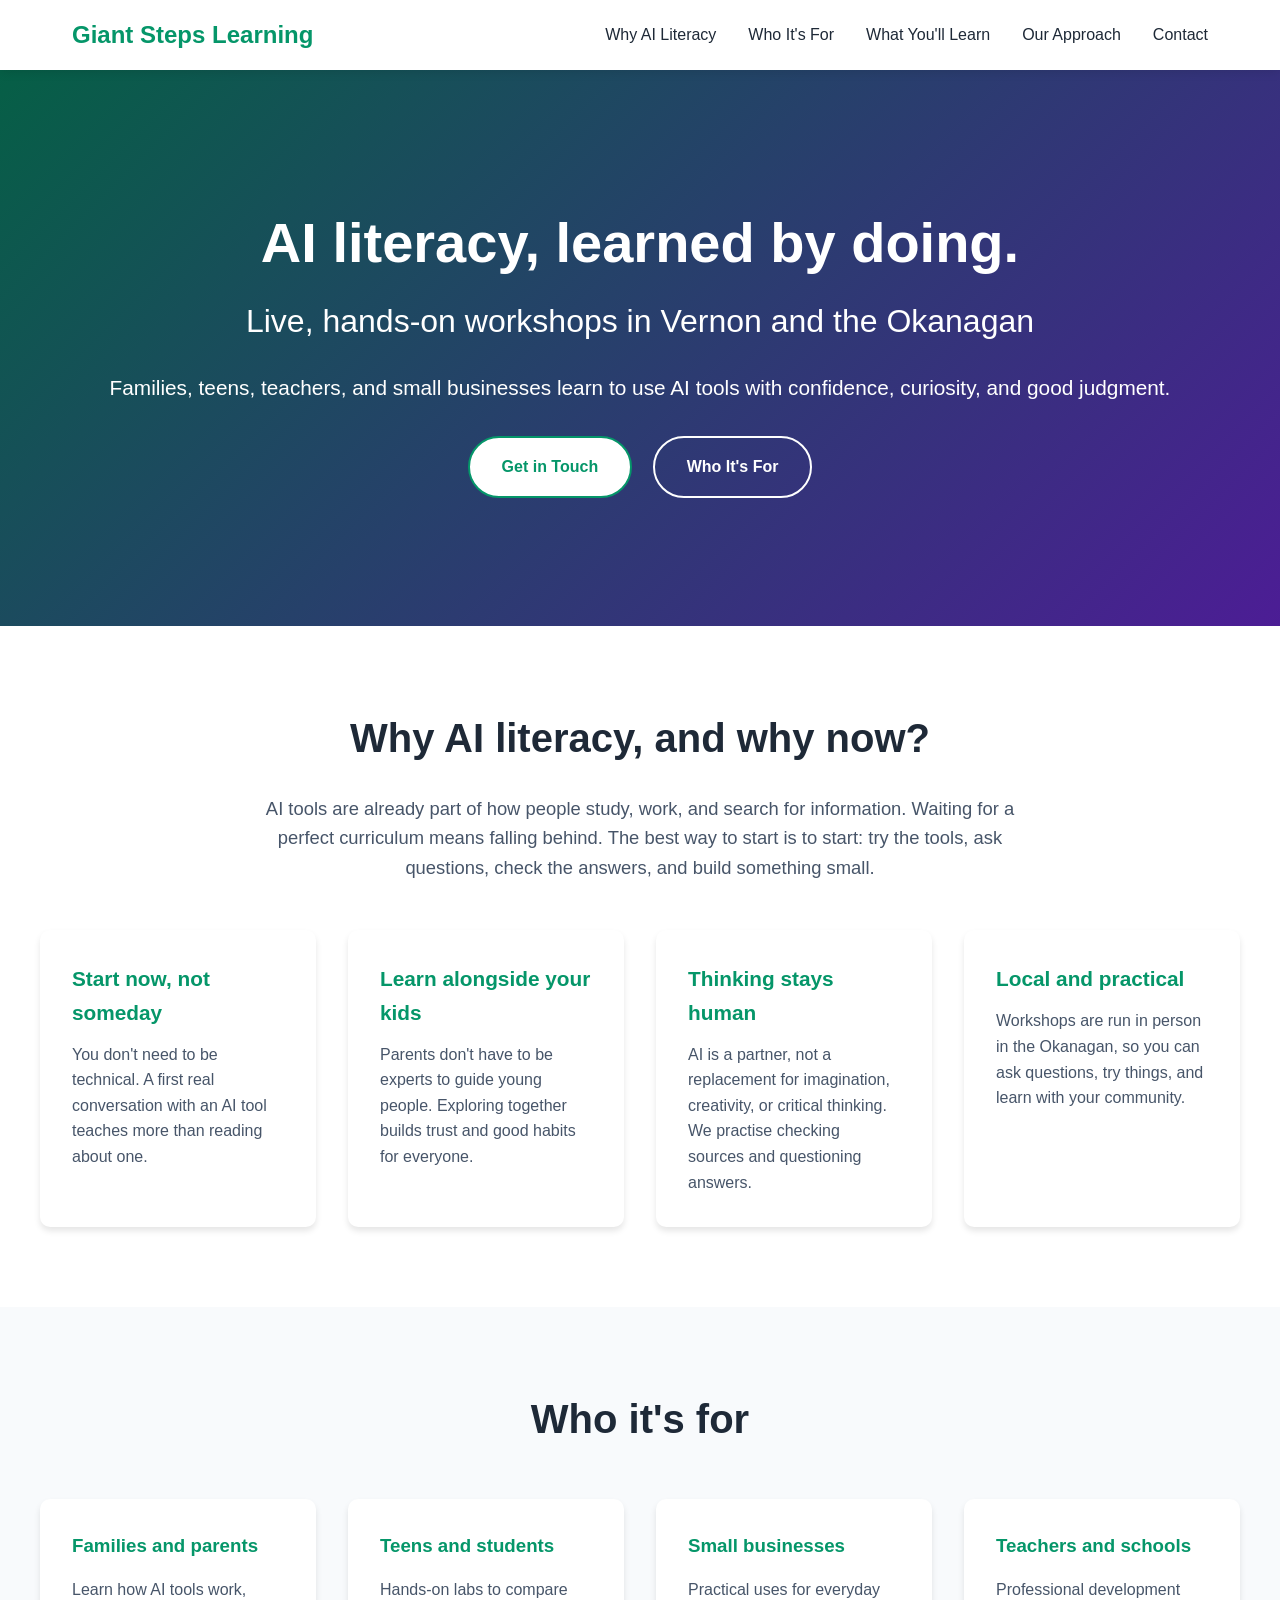
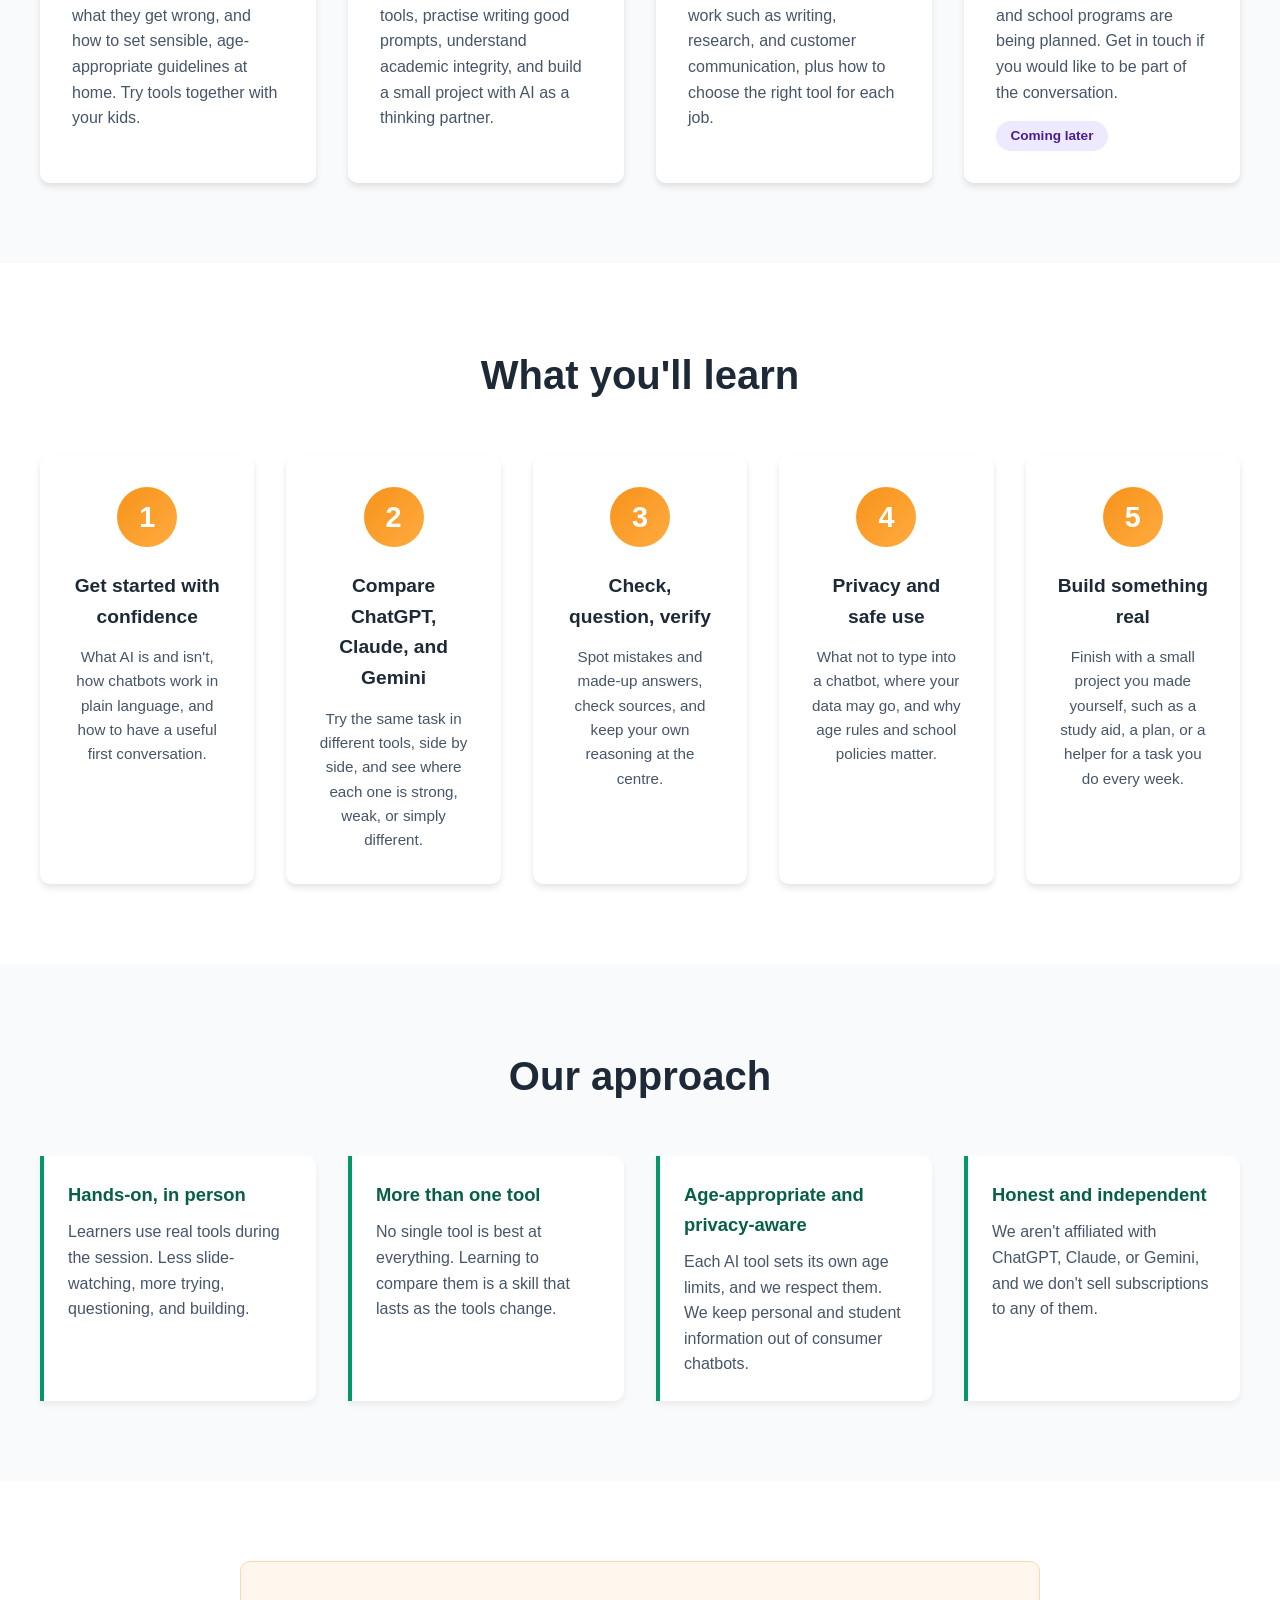
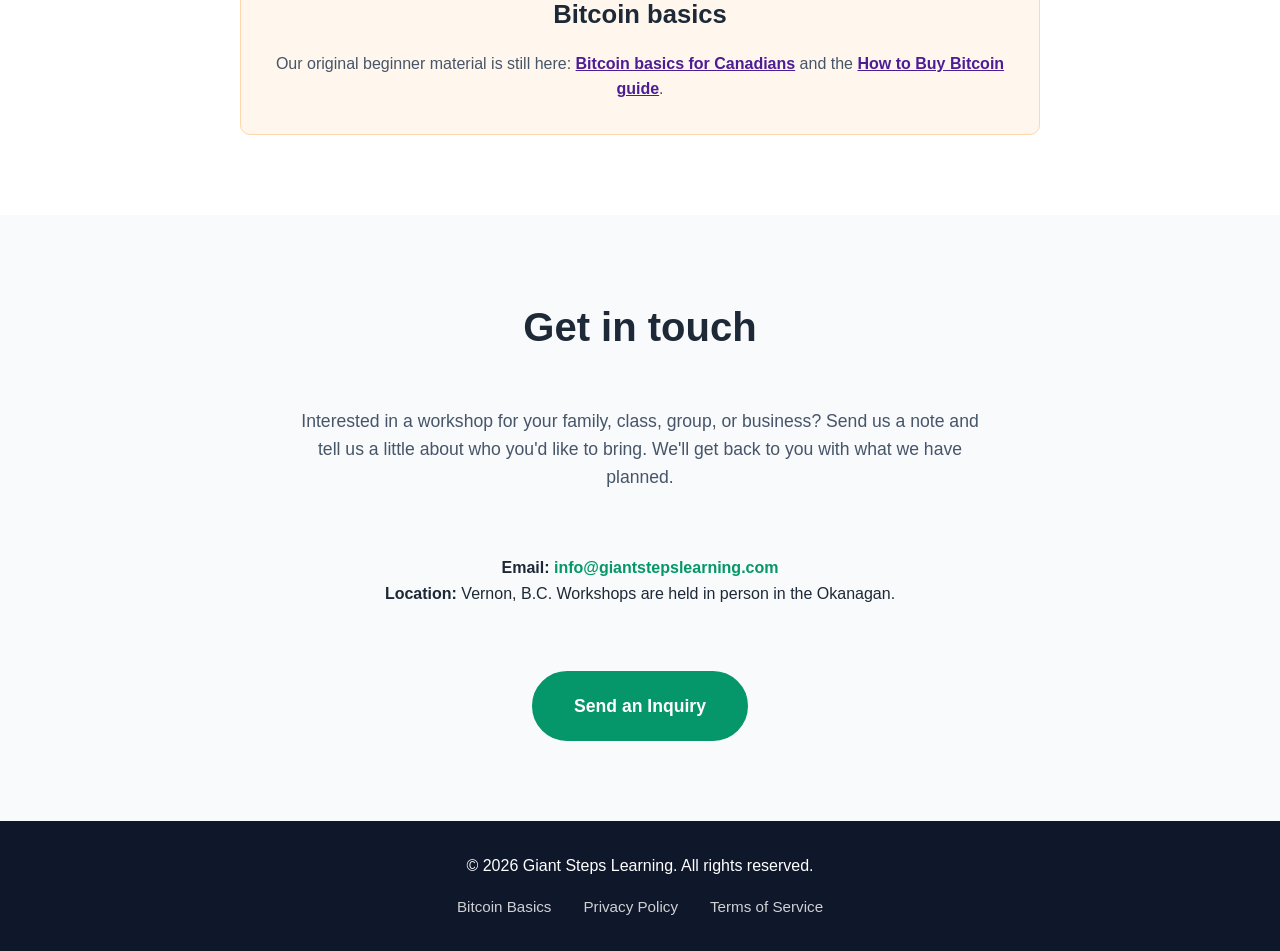
==== commit 586640c5: "Remove CurtisBitcoin references from GiantSteps site" ====
--- a/index.html
+++ b/index.html
@@ -141,8 +141,8 @@
     <section id="bitcoin" class="section">
         <div class="container">
             <div class="bitcoin-note">
-                <h2>Also from us: Bitcoin education</h2>
-                <p>For adults who want to go deeper into Bitcoin, our sister brand <a href="https://curtisbitcoin.ca" target="_blank" rel="noopener noreferrer">CurtisBitcoin.ca</a> offers specialist workshops and services, including estate planning, tax, and treasury topics. Our original beginner material is still here too: <a href="bitcoin.html">Bitcoin basics for Canadians</a> and the <a href="bitcoin-guide.html">How to Buy Bitcoin guide</a>.</p>
+                <h2>Bitcoin basics</h2>
+                <p>Our original beginner material is still here: <a href="bitcoin.html">Bitcoin basics for Canadians</a> and the <a href="bitcoin-guide.html">How to Buy Bitcoin guide</a>.</p>
             </div>
         </div>
     </section>
@@ -166,7 +166,6 @@
             <p>&copy; 2026 Giant Steps Learning. All rights reserved.</p>
             <div class="footer-links">
                 <a href="bitcoin.html">Bitcoin Basics</a>
-                <a href="https://curtisbitcoin.ca" target="_blank" rel="noopener noreferrer">CurtisBitcoin.ca</a>
                 <a href="privacy.html">Privacy Policy</a>
                 <a href="terms.html">Terms of Service</a>
             </div>
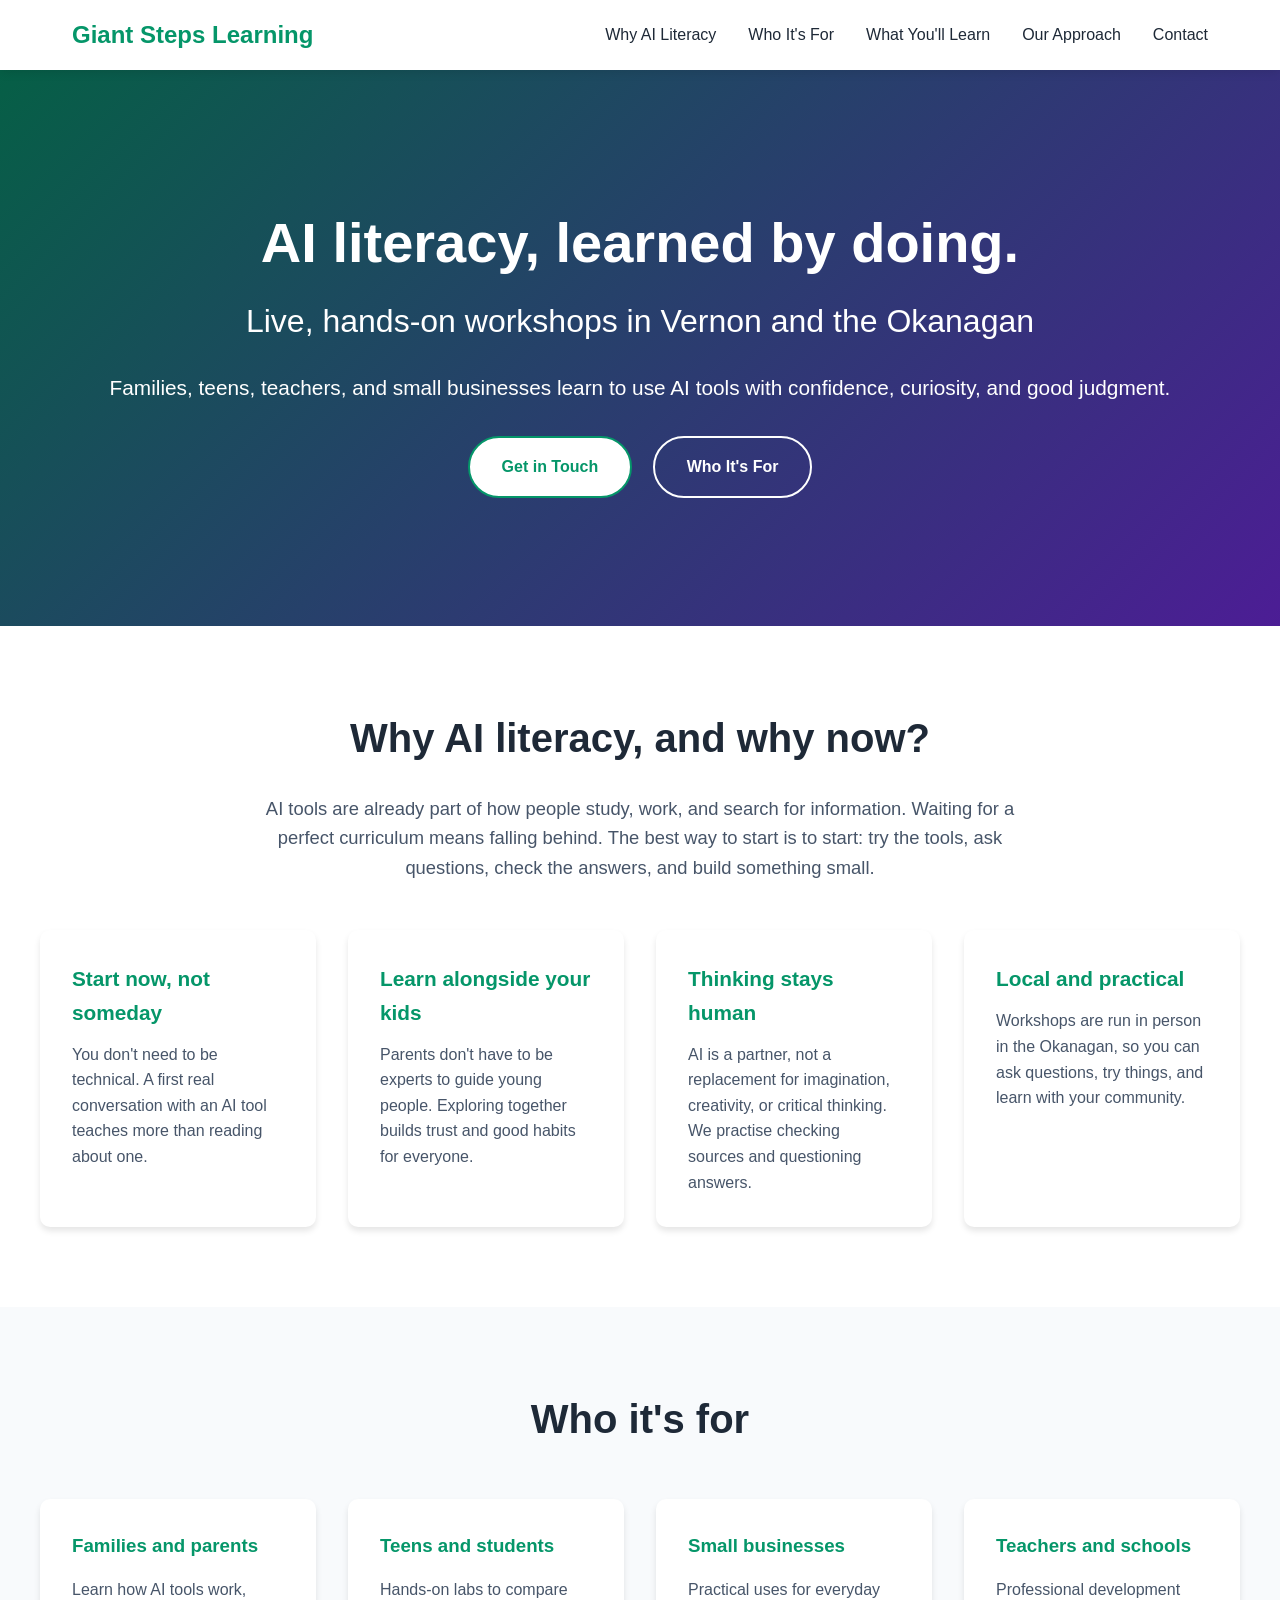
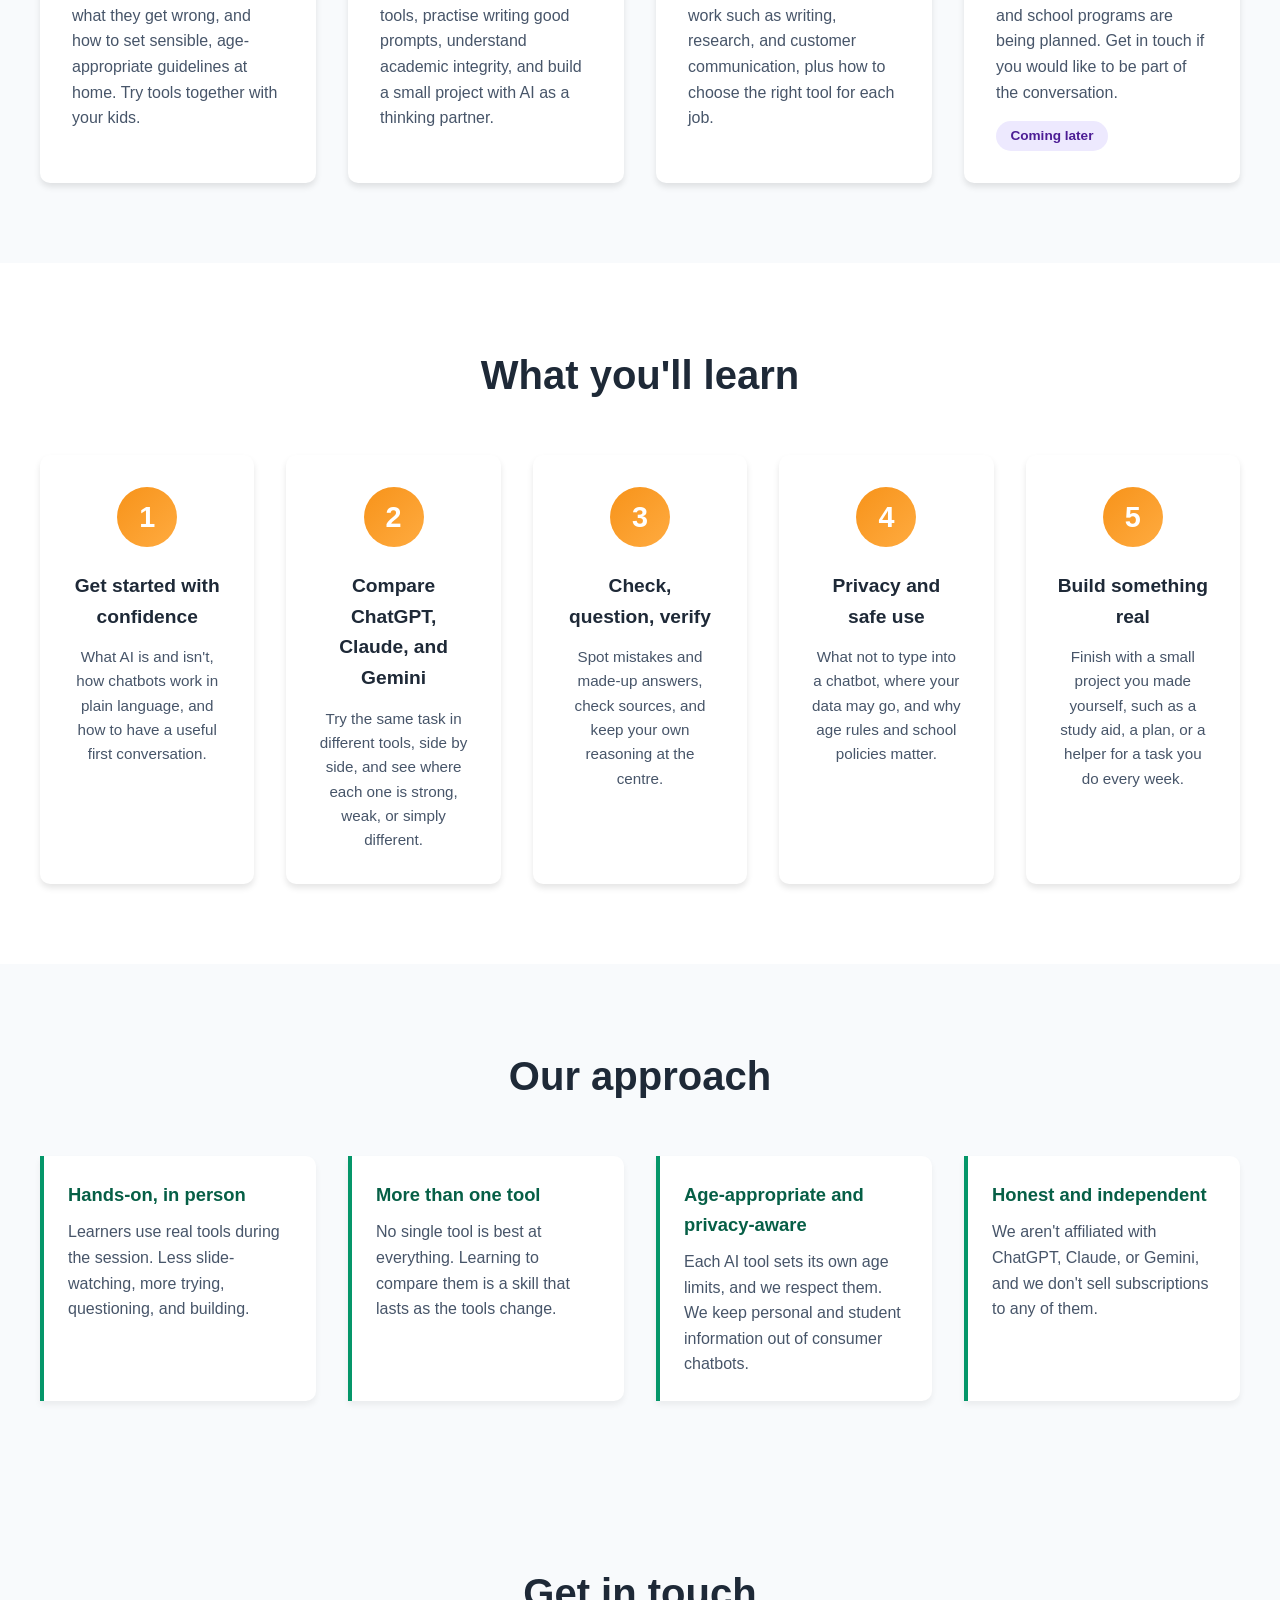
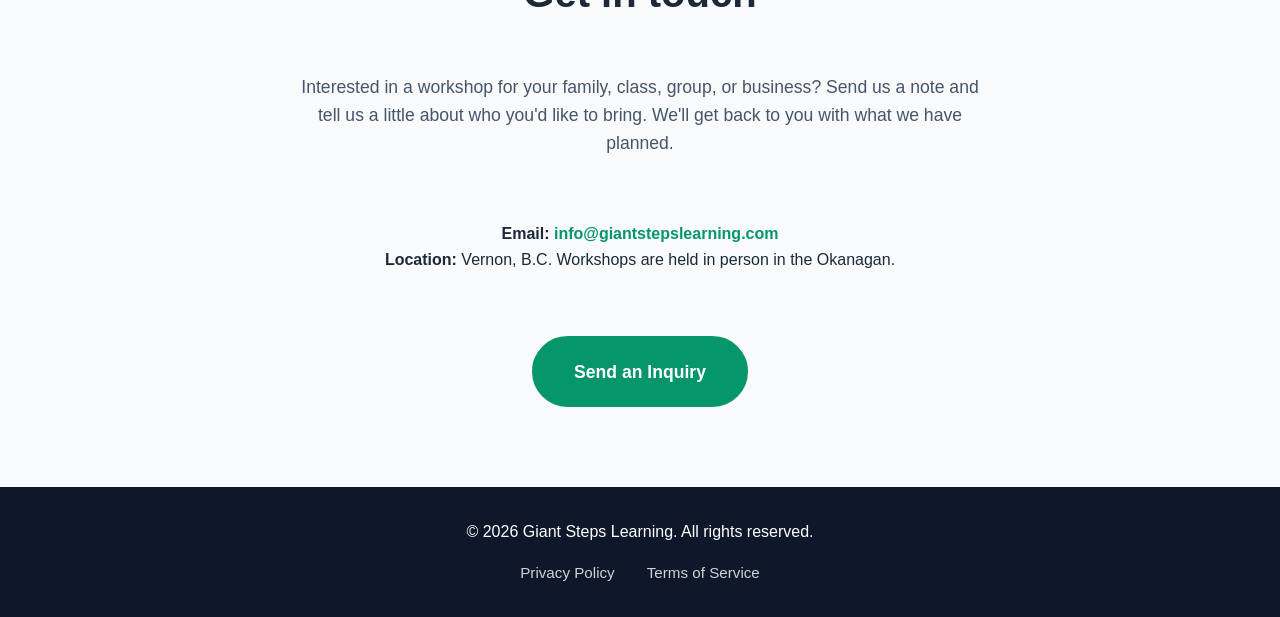
==== commit 265aa4b5: "Remove Bitcoin basics pages from GiantSteps site" ====
--- a/index.html
+++ b/index.html
@@ -138,14 +138,6 @@
         </div>
     </section>
 
-    <section id="bitcoin" class="section">
-        <div class="container">
-            <div class="bitcoin-note">
-                <h2>Bitcoin basics</h2>
-                <p>Our original beginner material is still here: <a href="bitcoin.html">Bitcoin basics for Canadians</a> and the <a href="bitcoin-guide.html">How to Buy Bitcoin guide</a>.</p>
-            </div>
-        </div>
-    </section>
 
     <section id="contact" class="section alt-bg">
         <div class="container">
@@ -165,7 +157,6 @@
         <div class="container">
             <p>&copy; 2026 Giant Steps Learning. All rights reserved.</p>
             <div class="footer-links">
-                <a href="bitcoin.html">Bitcoin Basics</a>
                 <a href="privacy.html">Privacy Policy</a>
                 <a href="terms.html">Terms of Service</a>
             </div>
